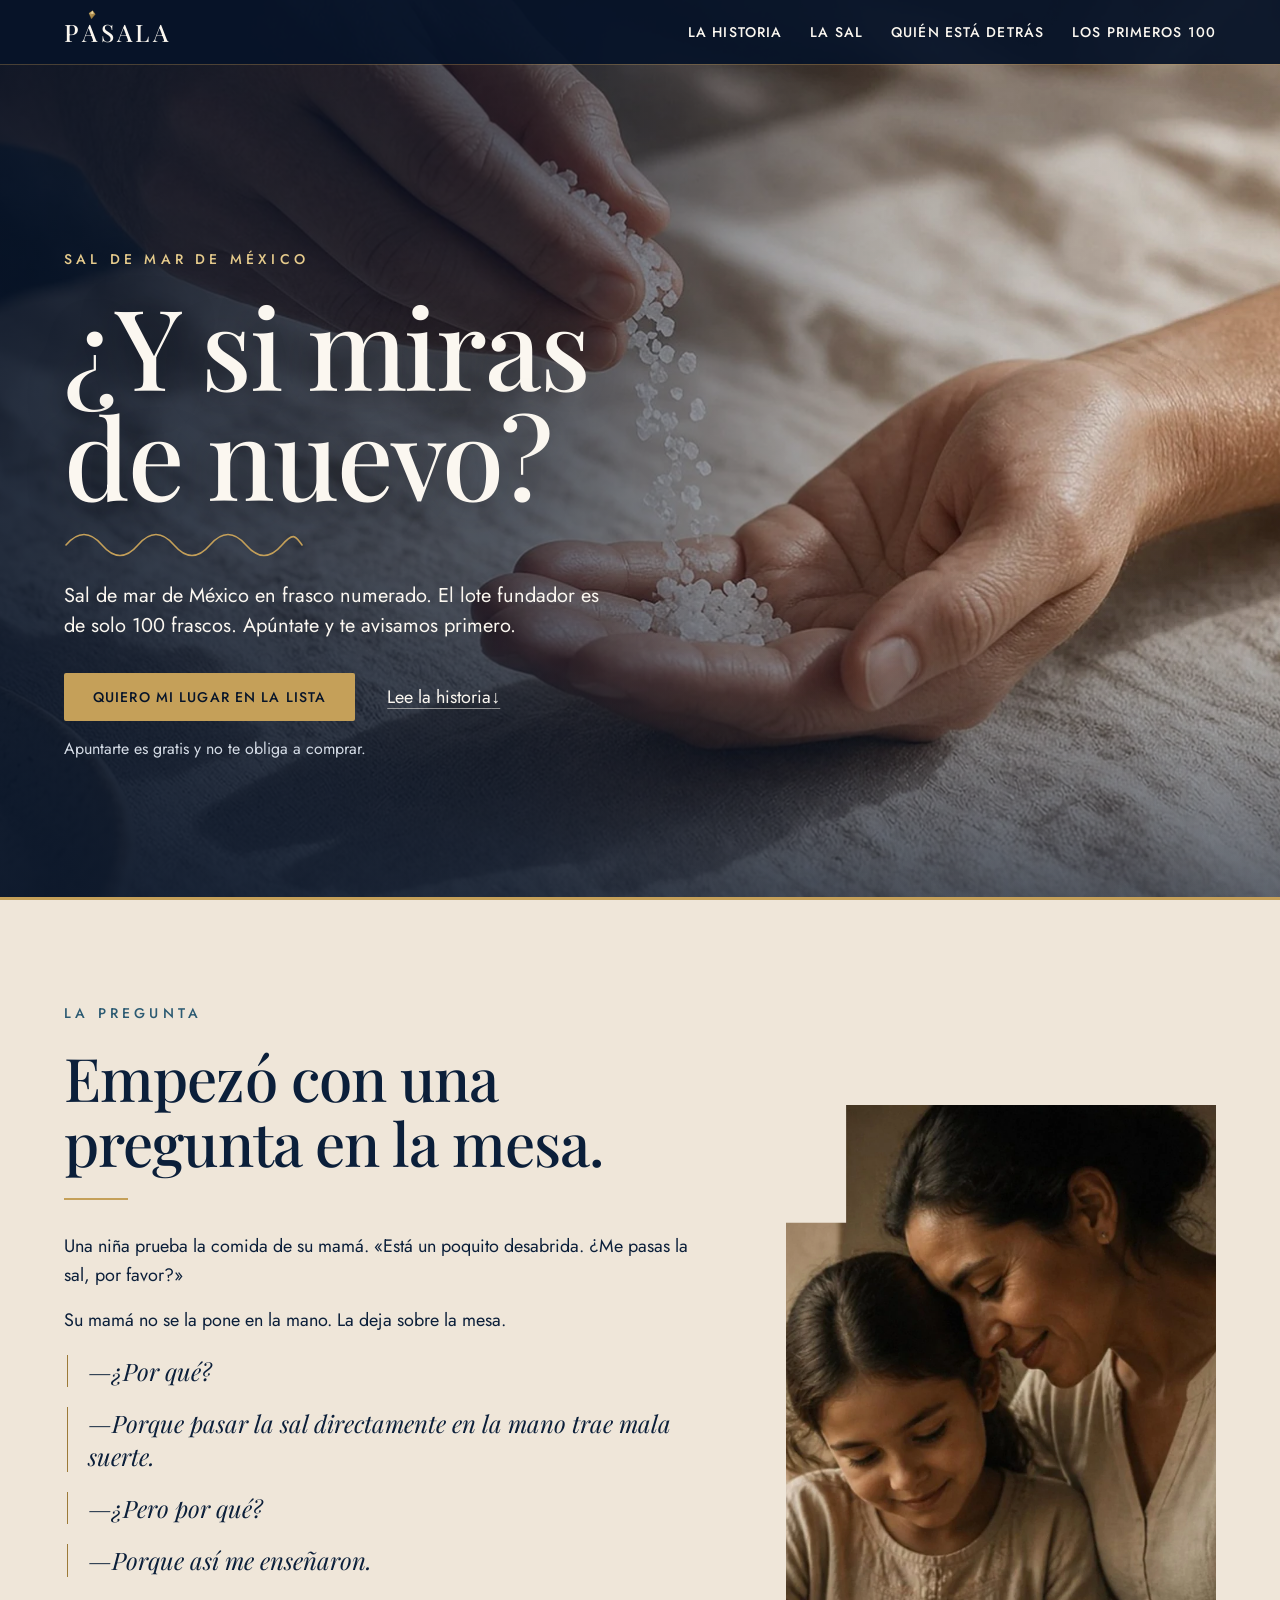
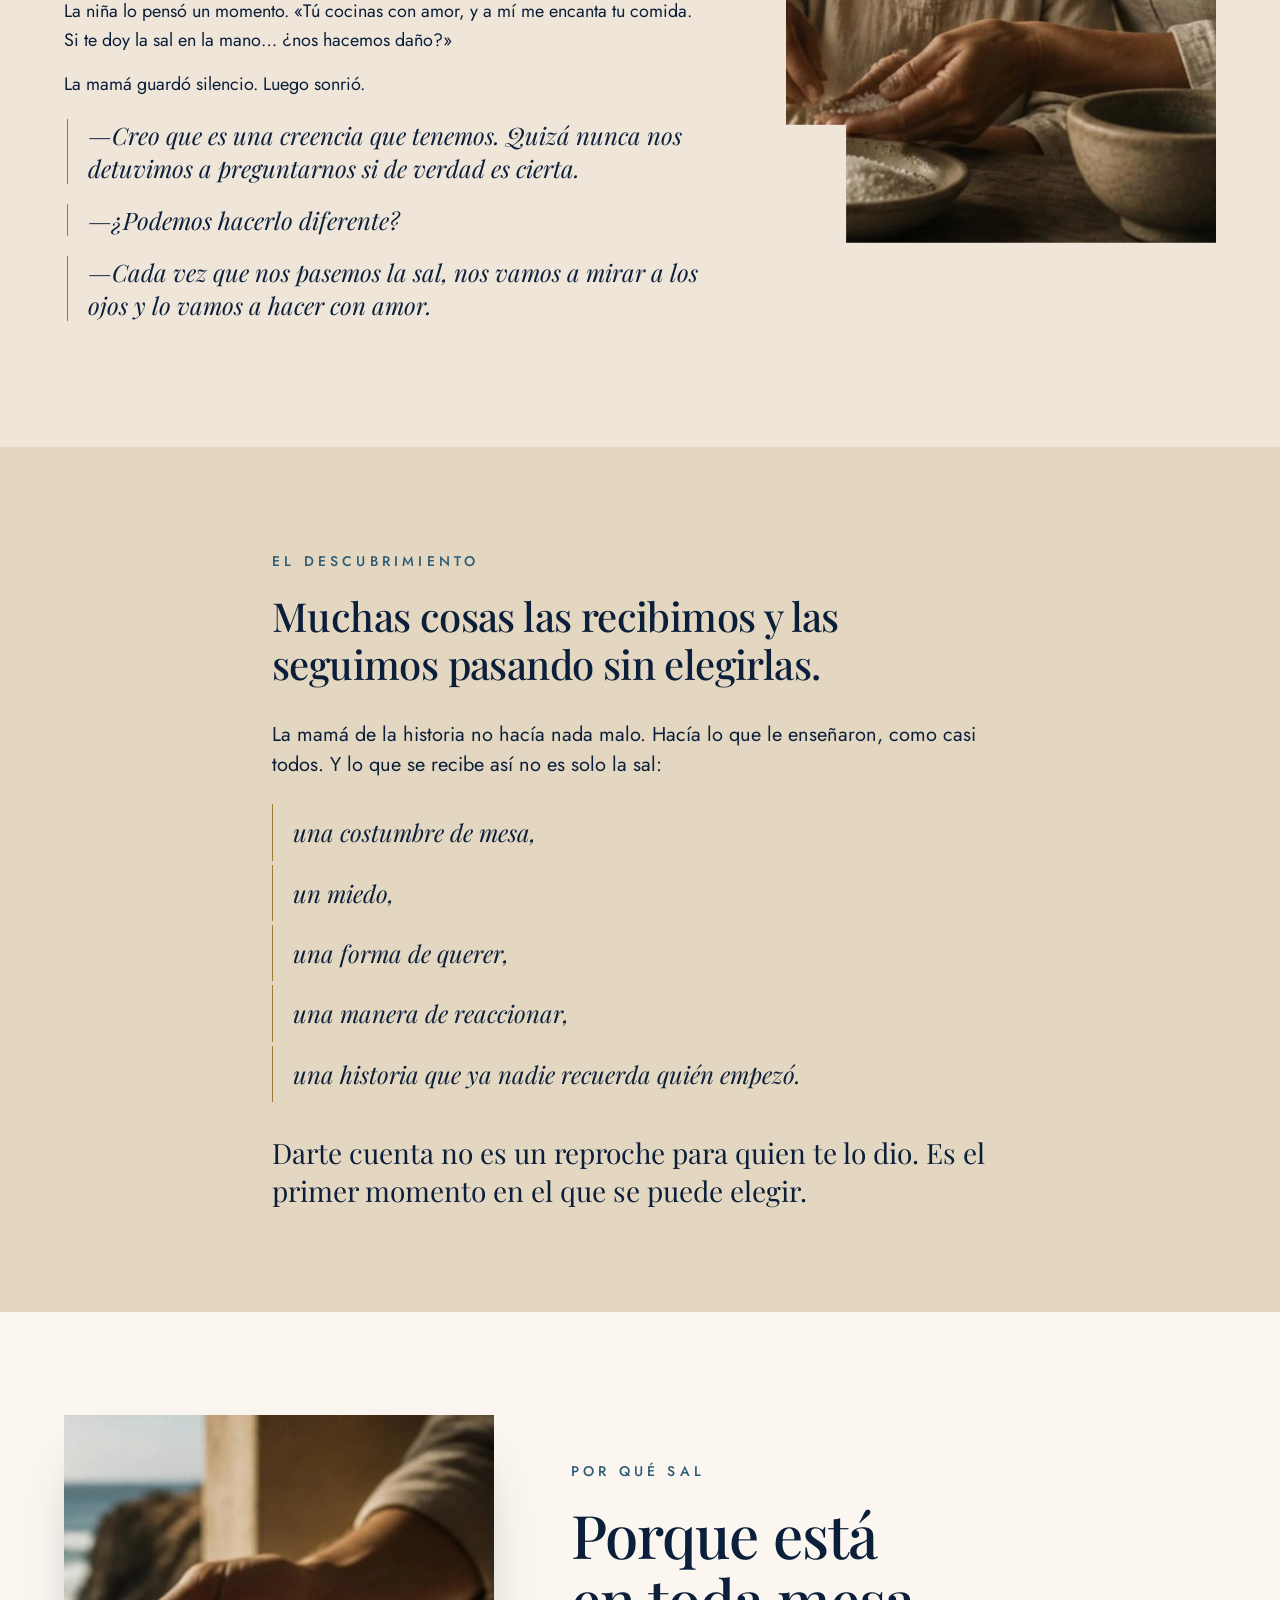
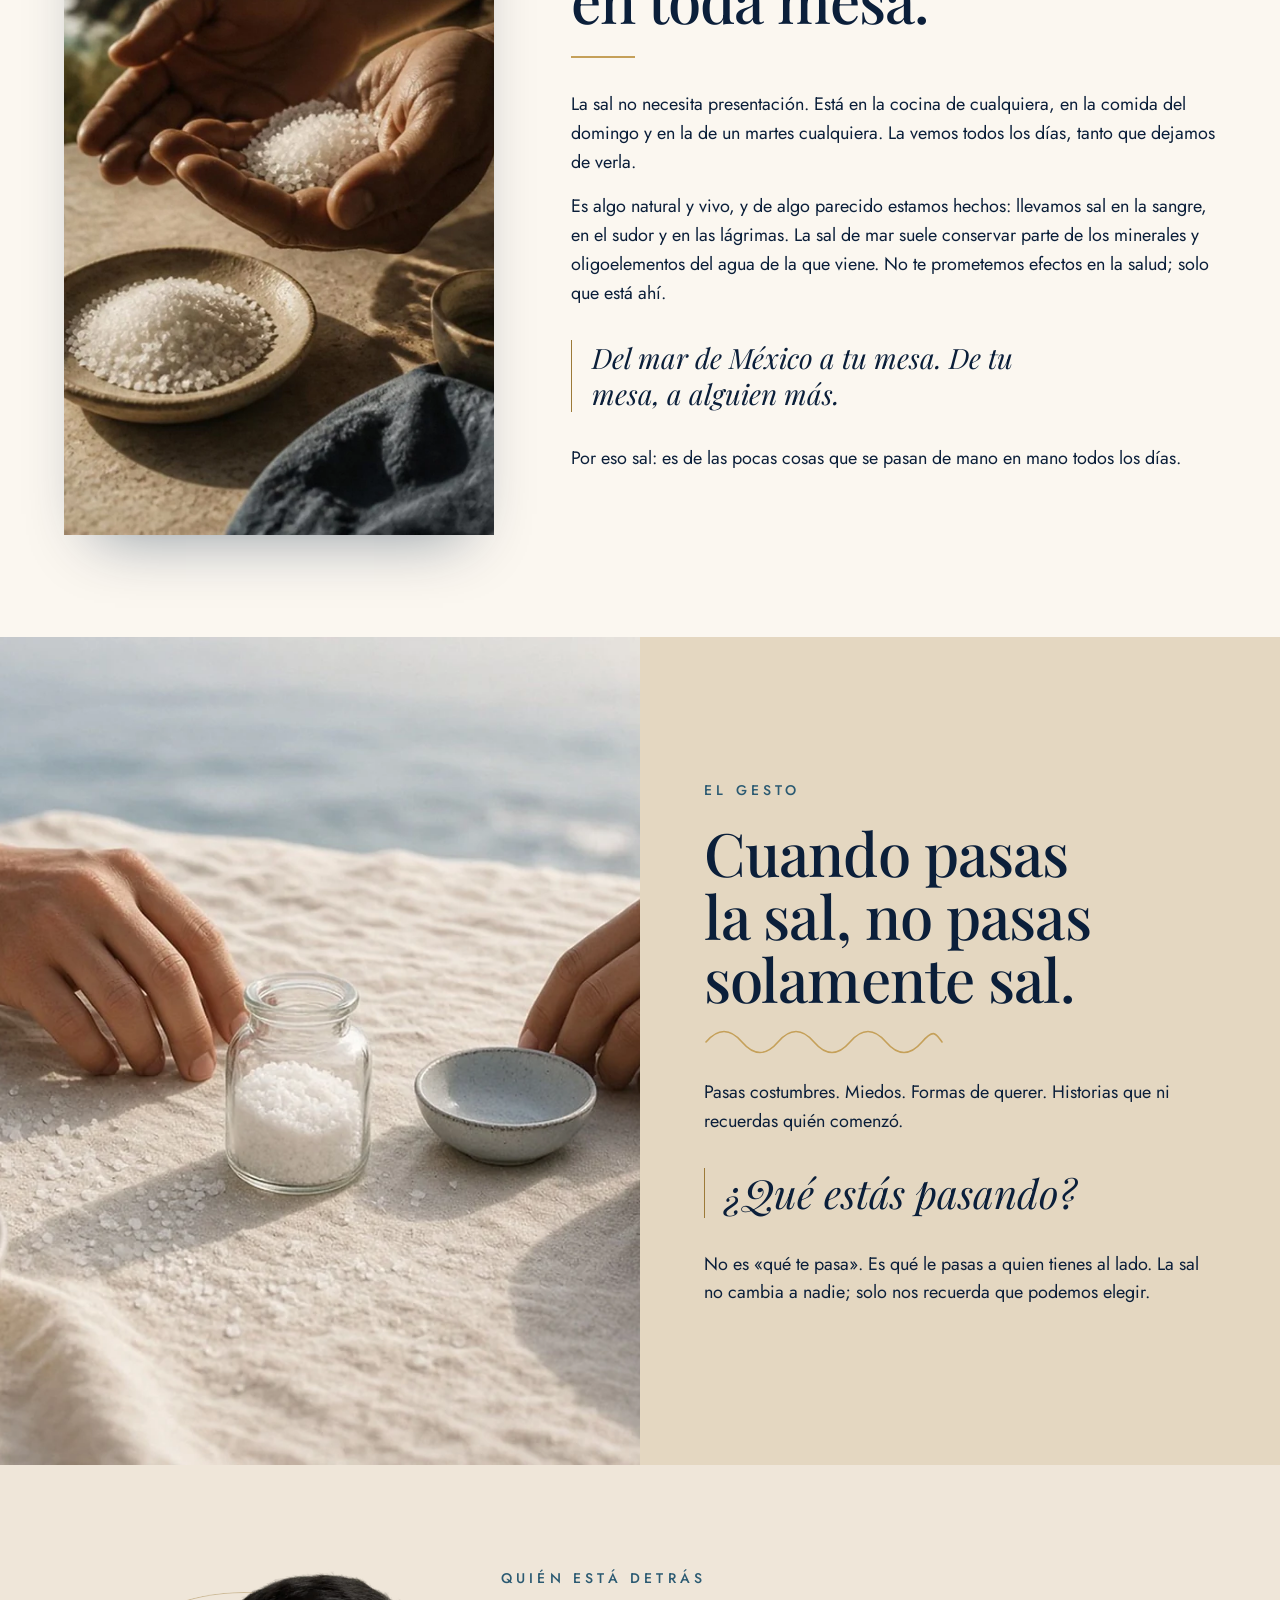
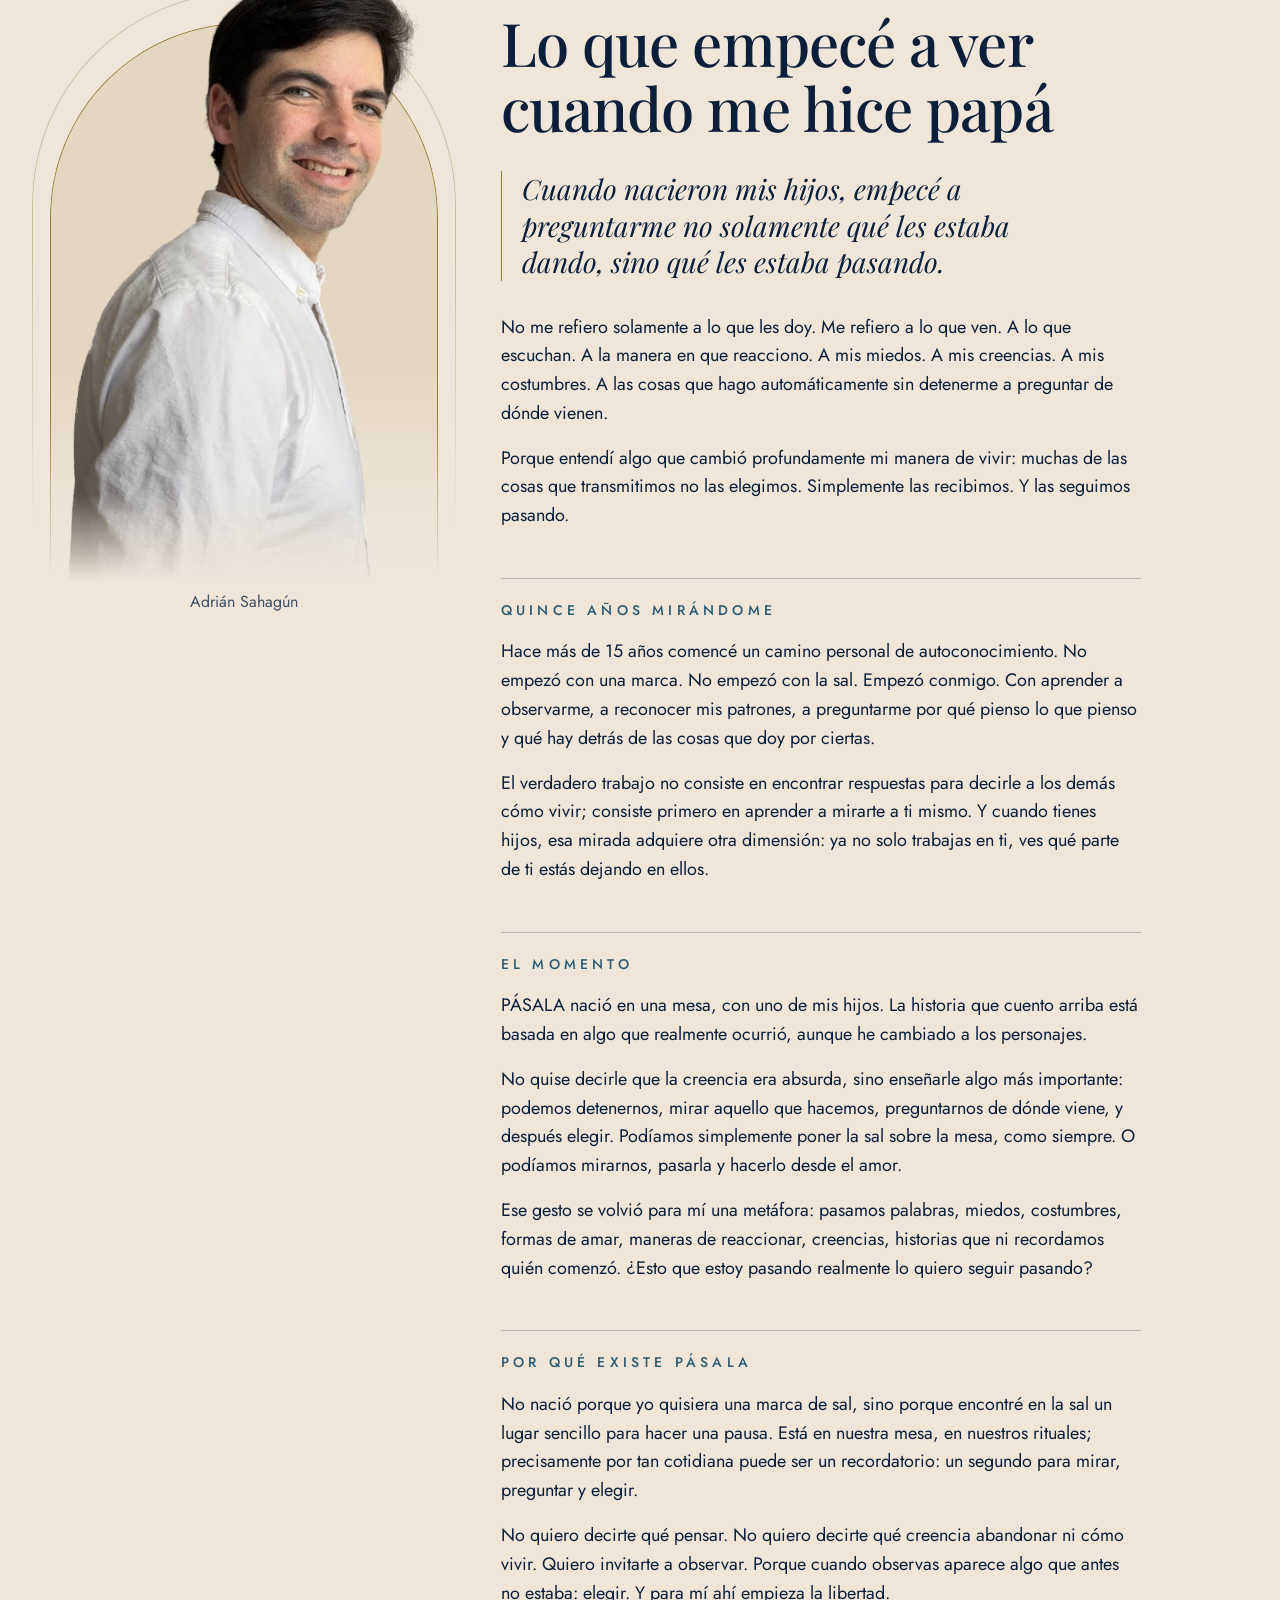
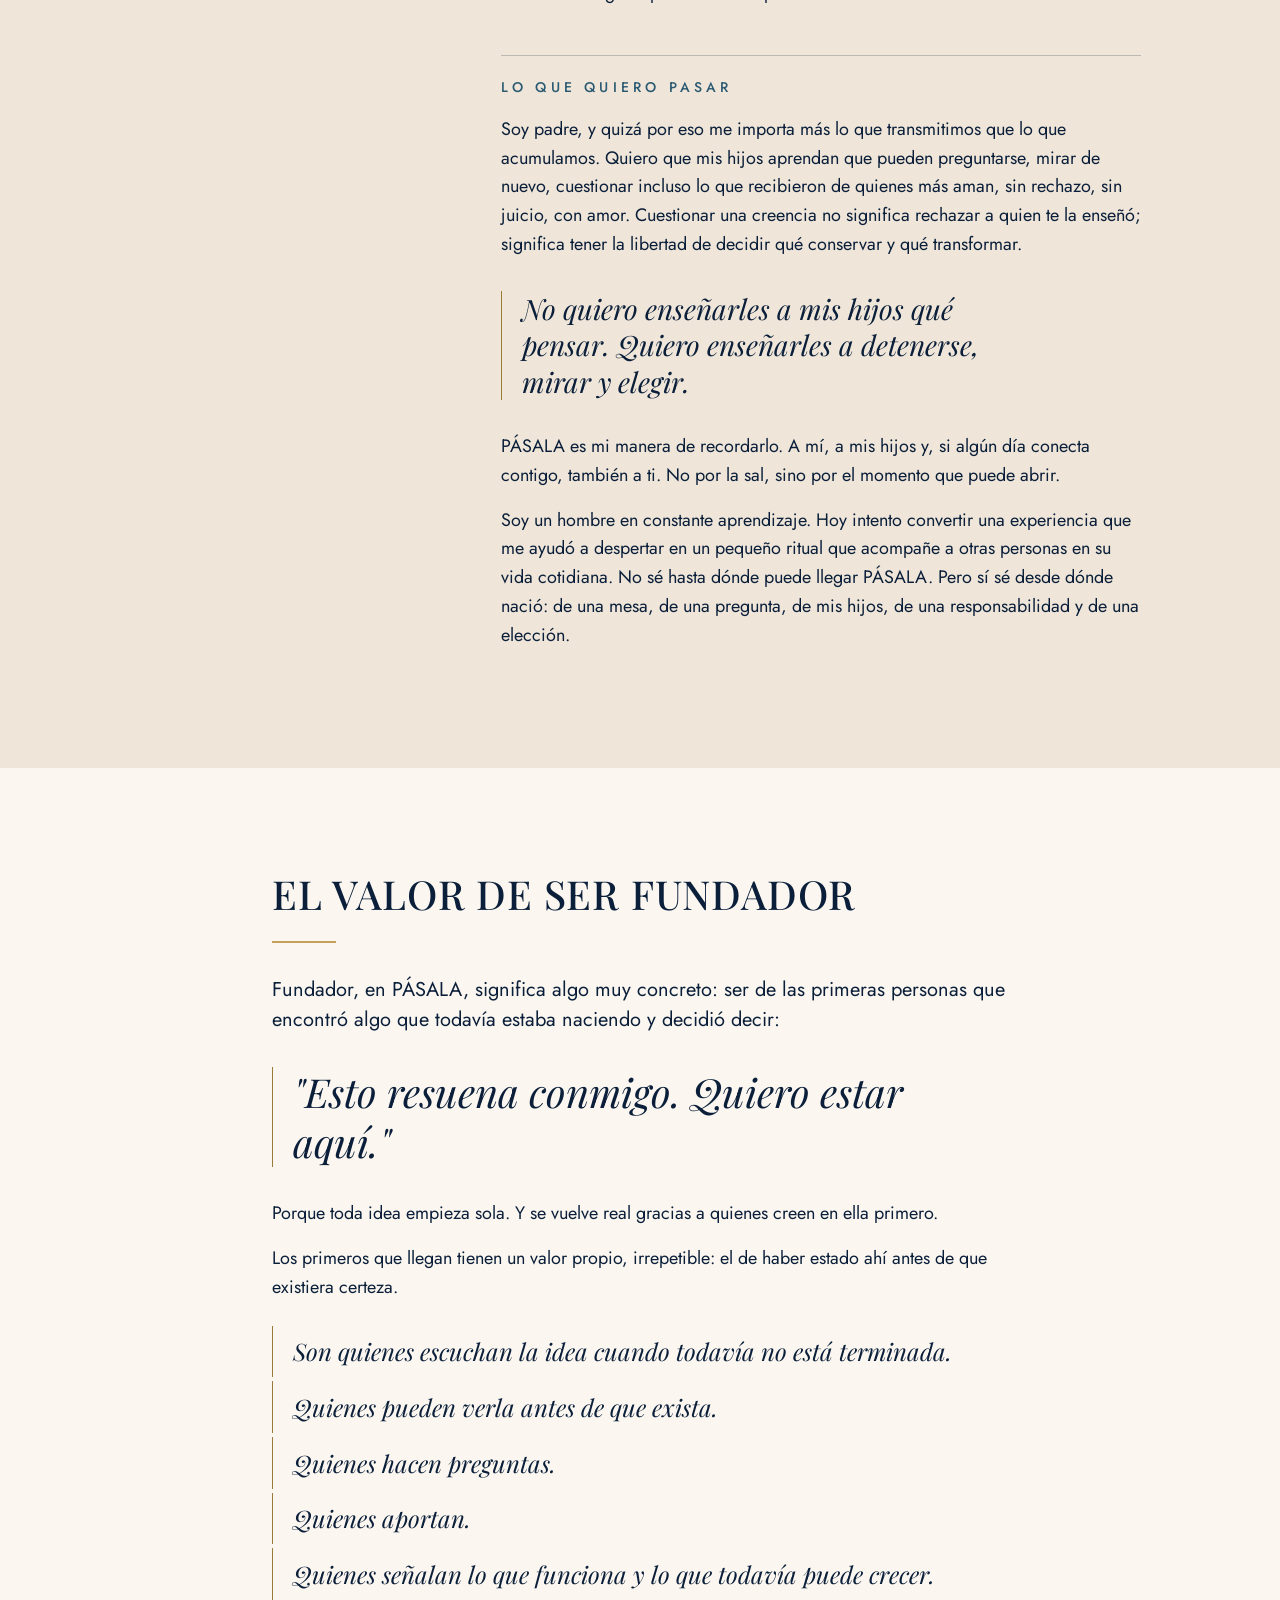
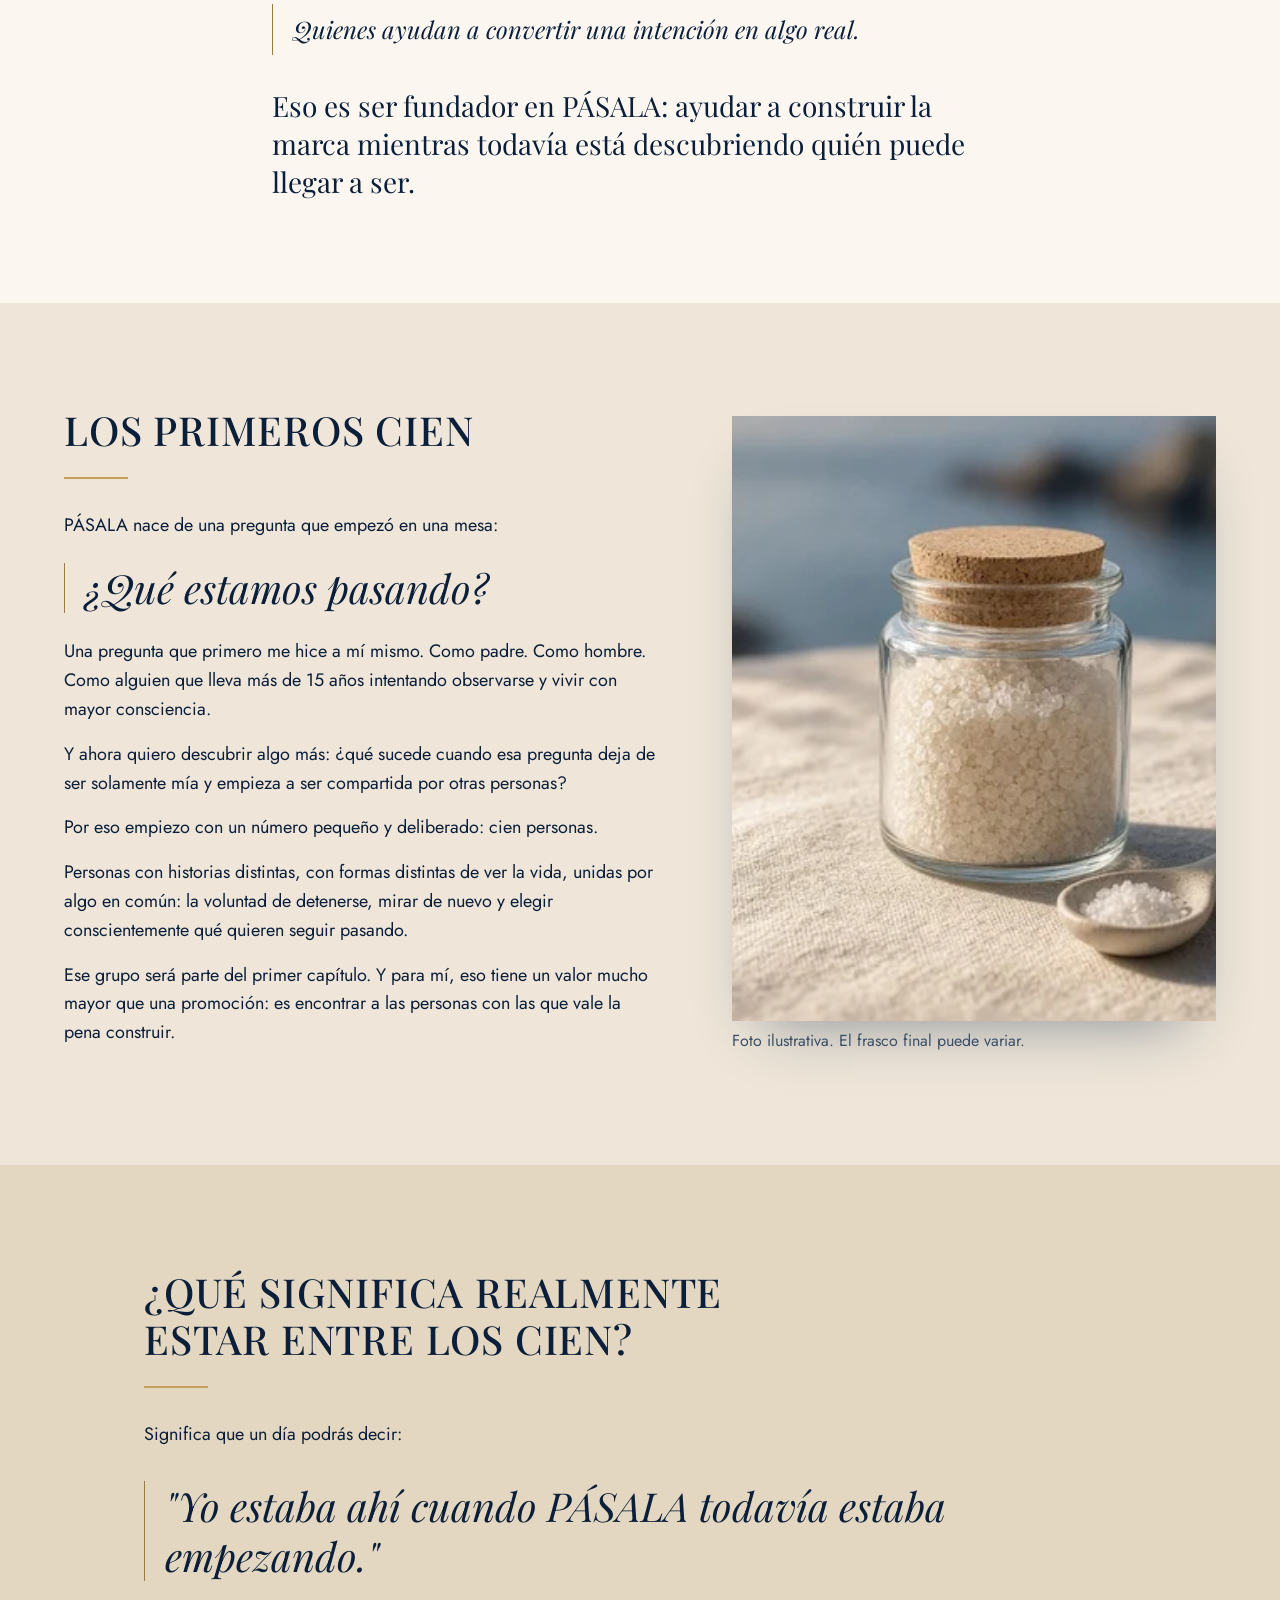
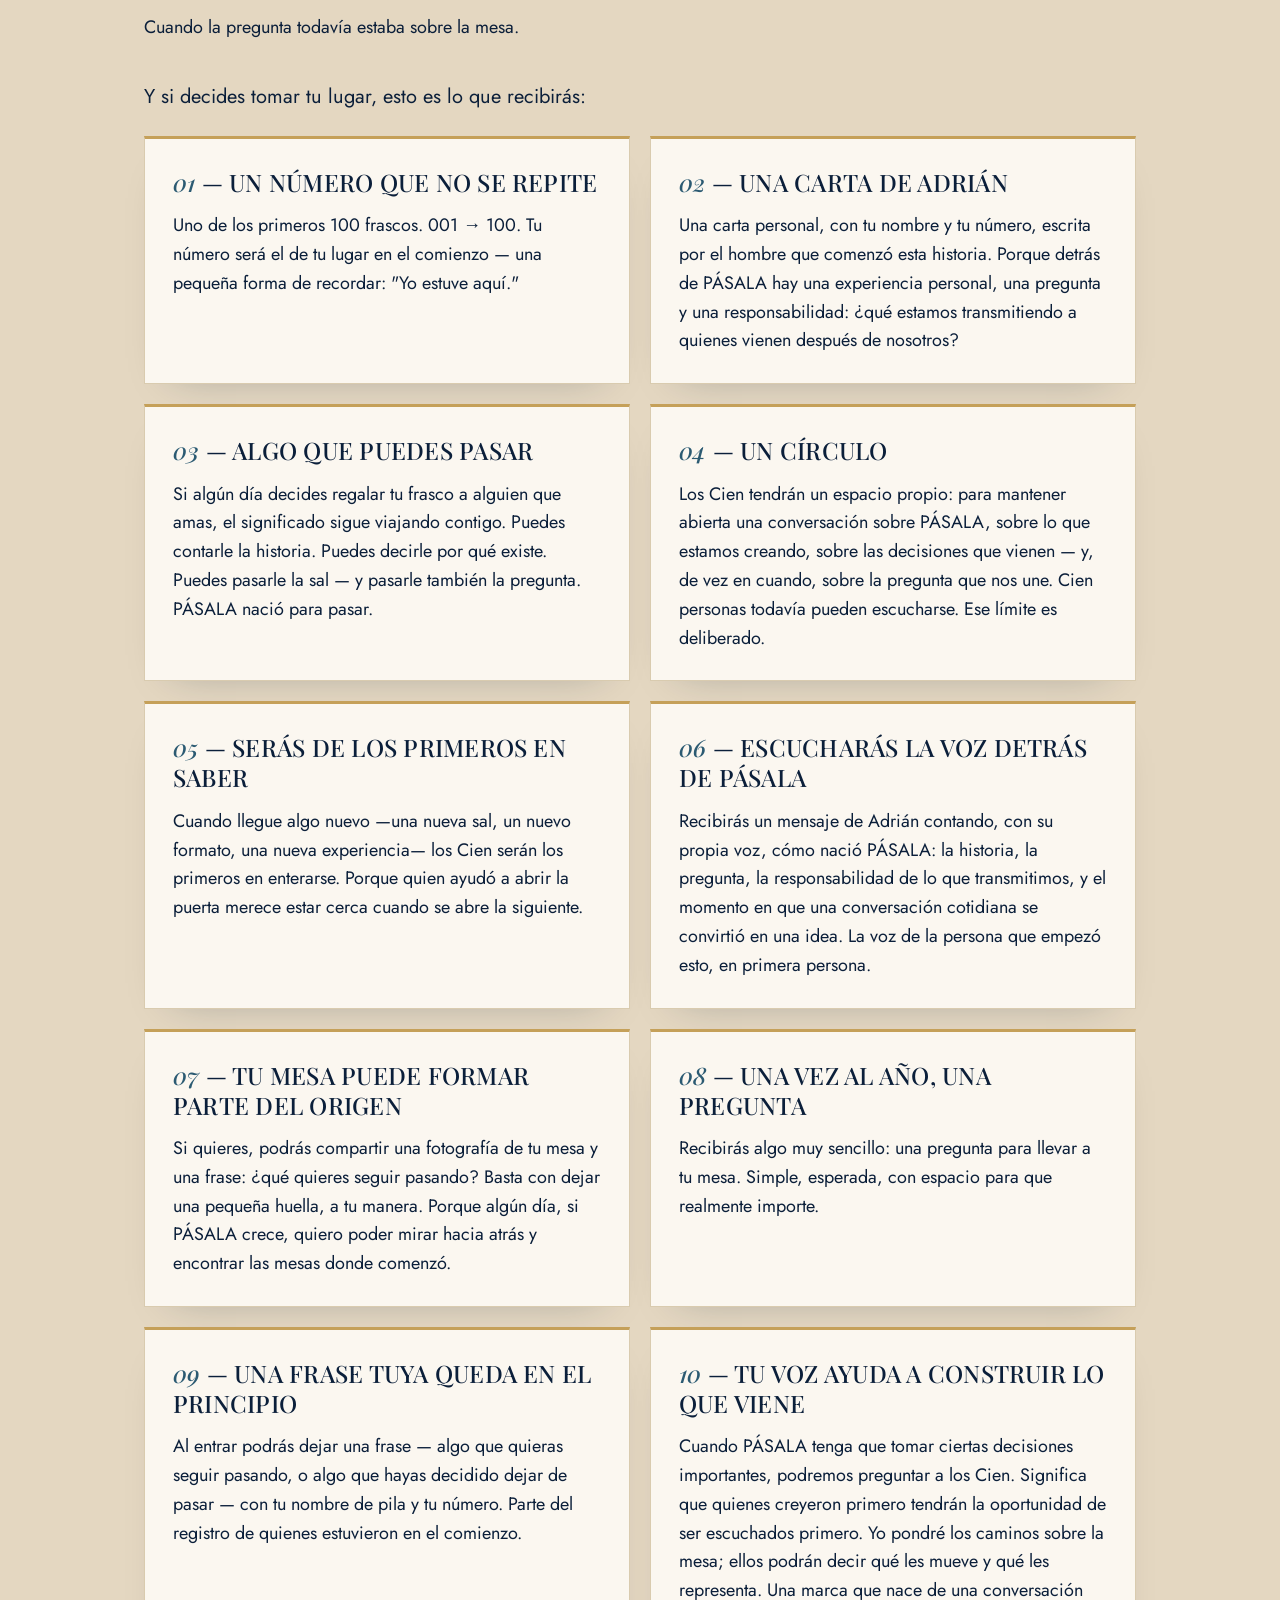
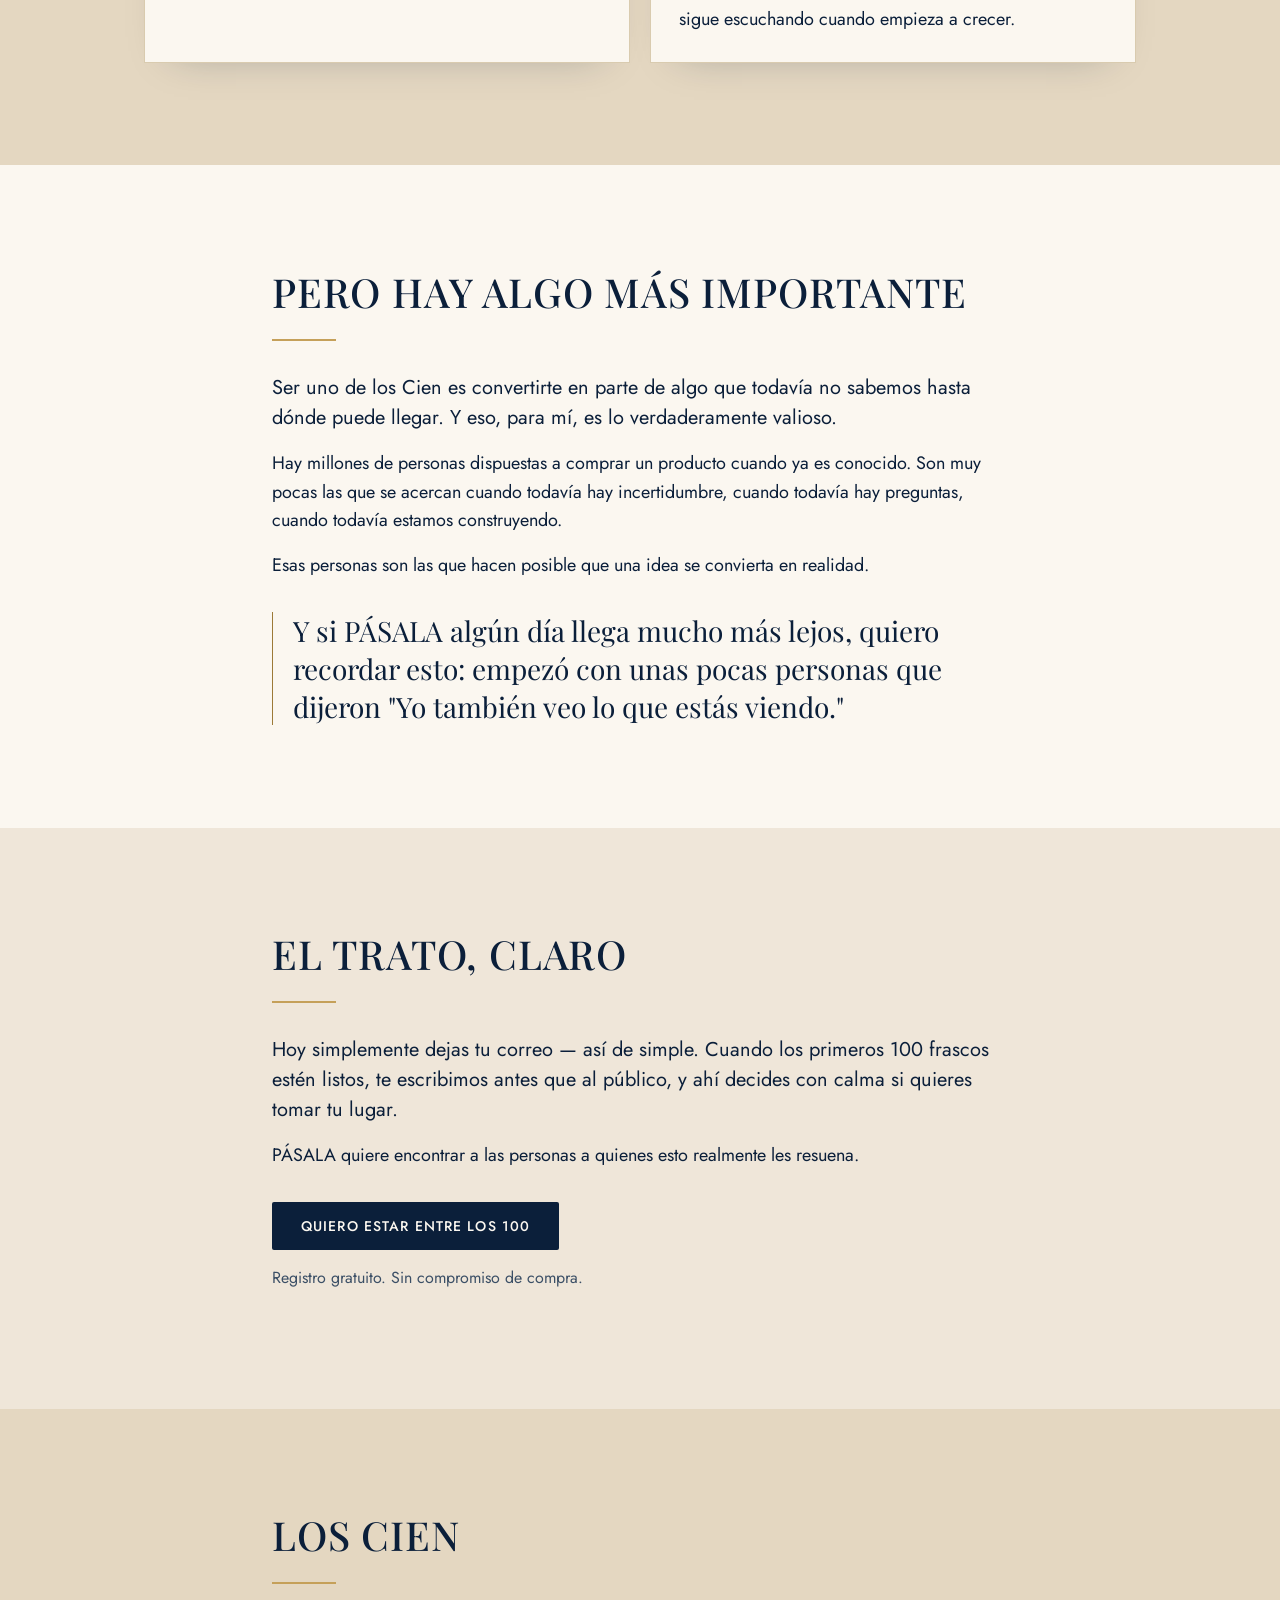
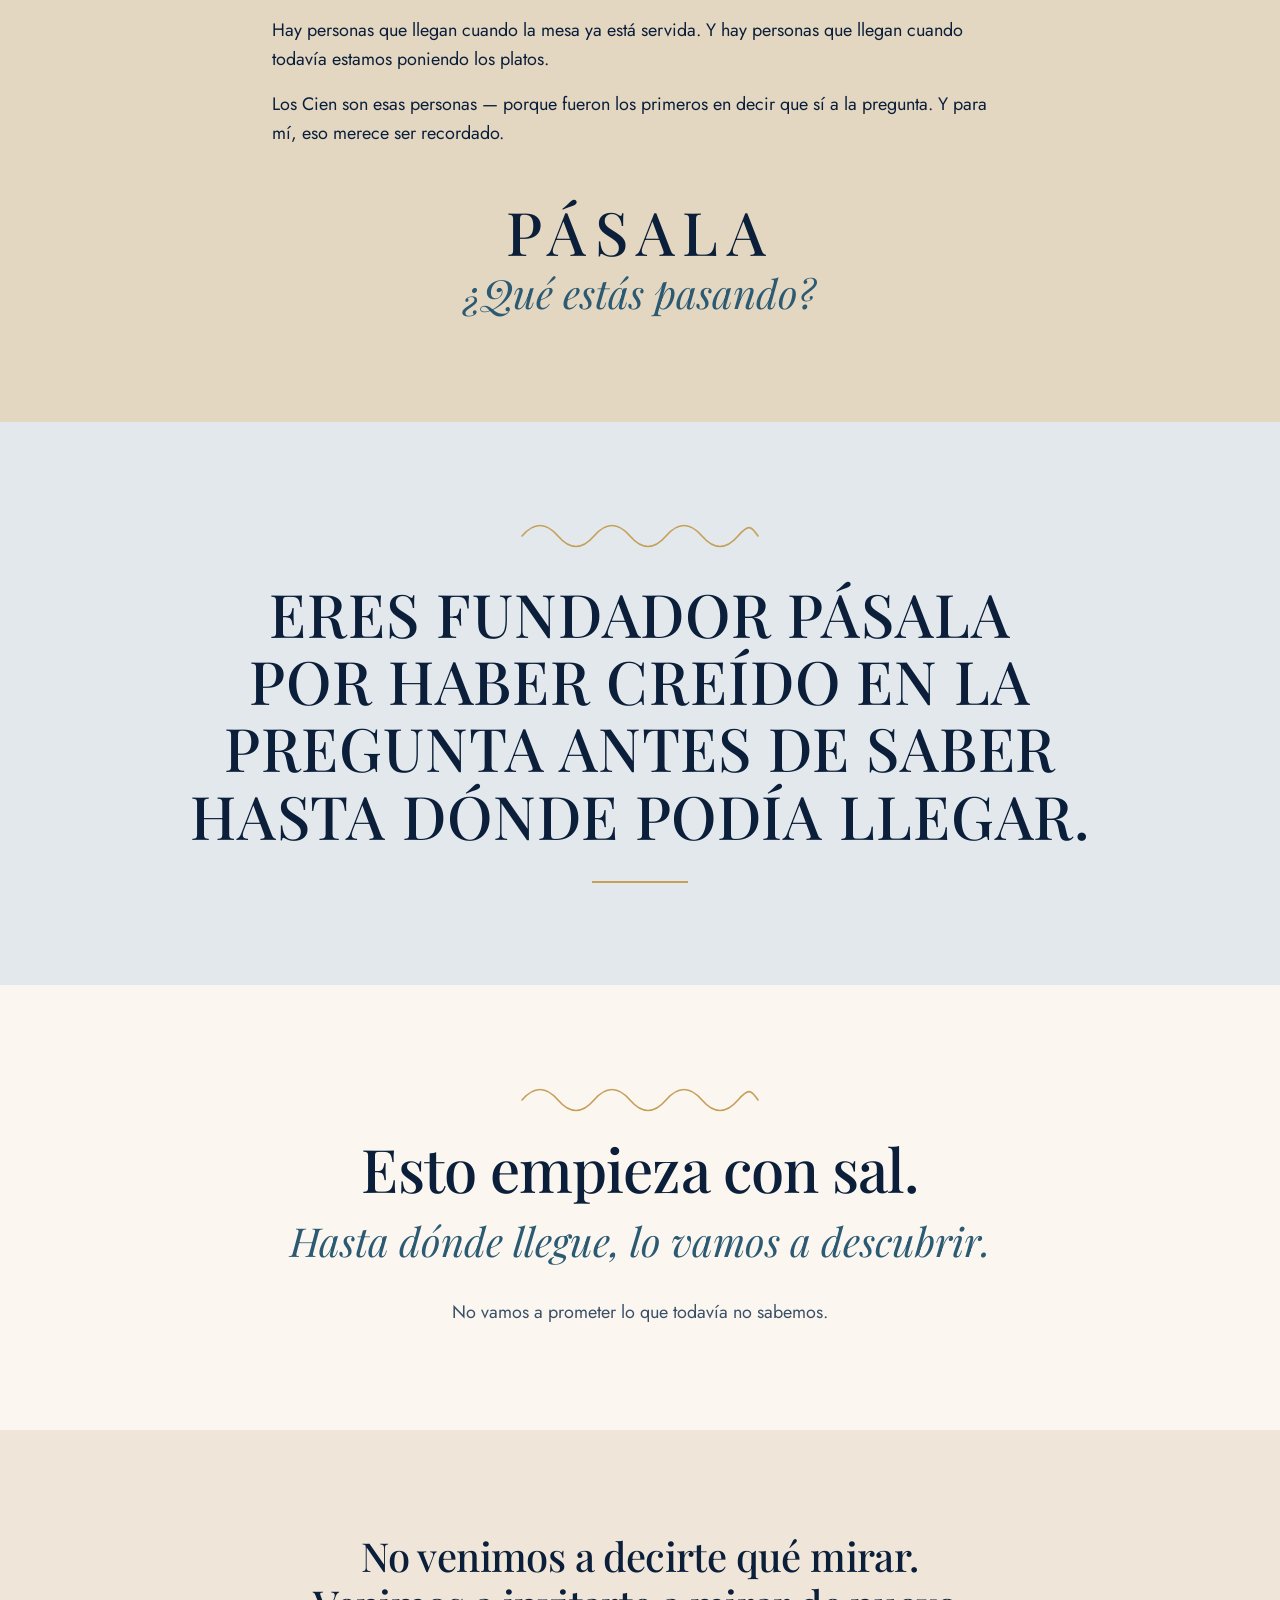
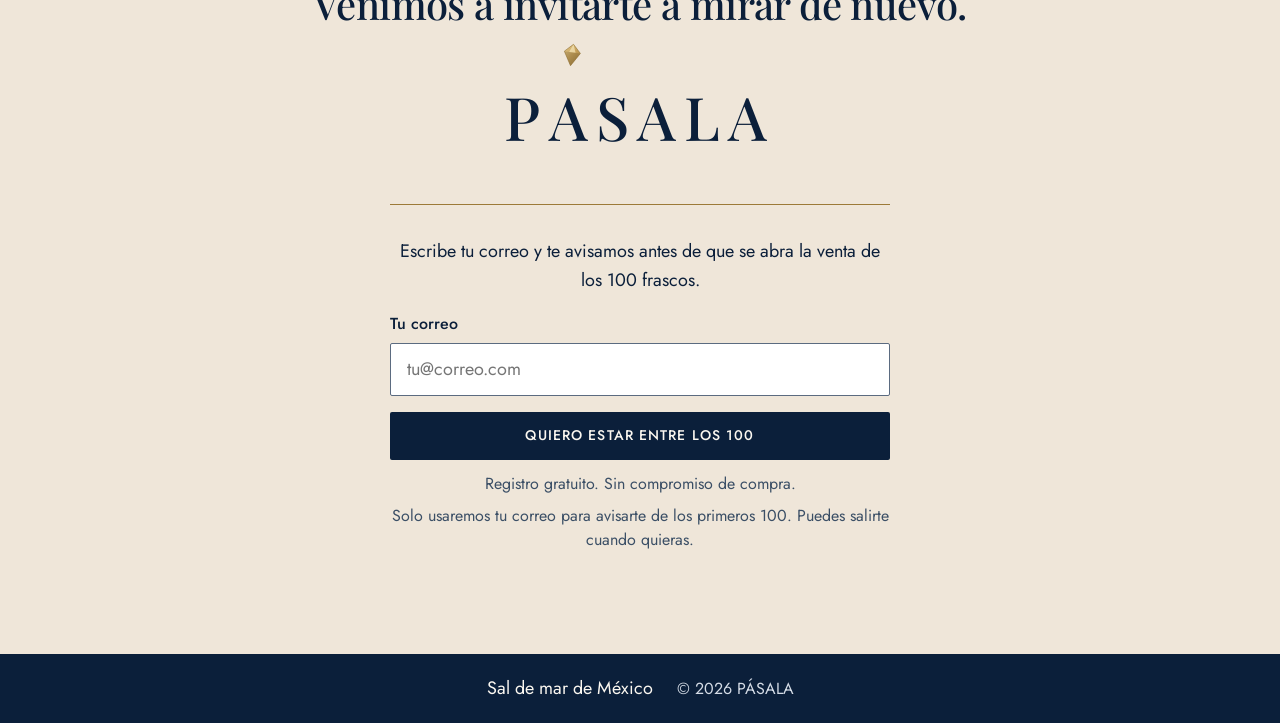
==== vista-previa-azul/index.html @ 7f6abed9 "Vista previa azul (comparación de hero, noindex) en /vista-previa-azul/" ====
<!DOCTYPE html>
<html lang="es-MX" class="no-js">
<head>
<meta charset="UTF-8" />
<meta name="viewport" content="width=device-width, initial-scale=1, viewport-fit=cover" />
<script>document.documentElement.className=document.documentElement.className.replace('no-js','js');</script>
<title>PÁSALA · ¿Y si miras de nuevo?</title>
<meta name="description" content="PÁSALA es una marca de sal de mar de México que usa un gesto cotidiano para invitarte a mirar de nuevo. Lista gratuita de los primeros 100: cien frascos numerados." />
<meta name="robots" content="noindex,nofollow">
<meta name="theme-color" content="#071429" />
<link rel="canonical" href="https://adriansahagunm.github.io/pasala-landing/" />

<meta property="og:type" content="website" />
<meta property="og:locale" content="es_MX" />
<meta property="og:site_name" content="PÁSALA" />
<meta property="og:url" content="https://adriansahagunm.github.io/pasala-landing/" />
<meta property="og:title" content="PÁSALA · ¿Y si miras de nuevo?" />
<meta property="og:description" content="Una marca de sal de mar de México que usa un gesto cotidiano para invitarte a mirar de nuevo. Cien frascos numerados. Lista gratuita." />
<meta property="og:image" content="https://adriansahagunm.github.io/pasala-landing/img/og.jpg" />
<meta property="og:image:width" content="1200" />
<meta property="og:image:height" content="630" />
<meta property="og:image:alt" content="Una mano deja caer granos de sal de mar sobre otra mano abierta, sobre lino claro" />
<meta name="twitter:card" content="summary_large_image" />
<meta name="twitter:title" content="PÁSALA · ¿Y si miras de nuevo?" />
<meta name="twitter:description" content="Una marca de sal de mar de México que usa un gesto cotidiano para invitarte a mirar de nuevo. Cien frascos numerados. Lista gratuita." />
<meta name="twitter:image" content="https://adriansahagunm.github.io/pasala-landing/img/og.jpg" />

<link rel="icon" href="favicon.svg" type="image/svg+xml" />
<link rel="icon" href="favicon-32.png" sizes="32x32" type="image/png" />
<link rel="apple-touch-icon" href="apple-touch-icon.png" />
<link rel="preload" href="fonts/playfair.woff2" as="font" type="font/woff2" crossorigin />
<link rel="preload" href="fonts/jost.woff2" as="font" type="font/woff2" crossorigin />
<link rel="stylesheet" href="styles.css" />
<script type="application/ld+json">
{"@context":"https://schema.org","@type":"Organization","name":"PÁSALA","url":"https://adriansahagunm.github.io/pasala-landing/","logo":"https://adriansahagunm.github.io/pasala-landing/apple-touch-icon.png","description":"Marca mexicana de sal de mar que usa un gesto cotidiano para invitarte a mirar de nuevo.","founder":{"@type":"Person","name":"Adrián Sahagún"}}
</script>
</head>
<body class="v-azul">

<a class="skip" href="#contenido">Ir al contenido</a>

<header class="nav" id="nav">
  <a class="brand" href="#inicio" aria-label="PÁSALA, inicio">
    <span class="brand__word" aria-hidden="true">P<span class="brand__a">A<svg class="brand__gem" viewBox="0 0 20 22" aria-hidden="true"><use href="#gem"/></svg></span>SALA</span>
  </a>
  <nav class="nav__links" id="navlinks" aria-label="Principal">
    <a href="#historia">La historia</a>
    <a href="#sal">La sal</a>
    <a href="#quien">Quién está detrás</a>
    <a href="#primeros">Los primeros 100</a>
  </nav>
  <button class="nav__toggle" id="navtoggle" type="button" aria-label="Abrir menú" aria-expanded="false" aria-controls="navlinks"><span></span><span></span></button>
</header>

<svg width="0" height="0" style="position:absolute" aria-hidden="true" focusable="false">
  <defs>
    <linearGradient id="goldg" x1="0" y1="0" x2="1" y2="1">
      <stop offset="0" stop-color="#E6CB8C"/><stop offset=".5" stop-color="#C5A059"/><stop offset="1" stop-color="#9C7A38"/>
    </linearGradient>
    <symbol id="wave" viewBox="0 0 240 24">
      <path d="M2 12 C 14 -2, 26 -2, 38 12 S 62 26, 74 12 S 98 -2, 110 12 S 134 26, 146 12 S 170 -2, 182 12 S 206 26, 218 12 S 232 4, 238 12" fill="none" stroke="currentColor" stroke-width="1.6" stroke-linecap="round"/>
    </symbol>
    <symbol id="gem" viewBox="0 0 20 22">
      <path d="M10 1l7.5 7.5L10 21 2.5 8.5z" fill="url(#goldg)"/>
      <path d="M10 1l3 7.5H7z" fill="#F3E3B5" opacity=".75"/>
      <path d="M2.5 8.5H17.5L10 21z" fill="#000" opacity=".12"/>
      <path d="M10 1l7.5 7.5L10 21 2.5 8.5z" fill="none" stroke="#8A6A2C" stroke-width=".5"/>
    </symbol>
  </defs>
</svg>

<main id="contenido">

<!-- 1 · HERO -->
<section class="hero hero--azul" id="inicio" aria-labelledby="h-hero">
  <picture class="hero__pic">
    <source type="image/webp" srcset="img/hero-hands-640.webp 640w, img/hero-hands-1080.webp 1080w, img/hero-hands-1600.webp 1600w, img/hero-hands-2560.webp 2560w" sizes="100vw" />
    <img src="img/hero-hands-1600.jpg" srcset="img/hero-hands-640.jpg 640w, img/hero-hands-1080.jpg 1080w, img/hero-hands-1600.jpg 1600w, img/hero-hands-2560.jpg 2560w" sizes="100vw" width="2560" height="1440" alt="Una mano deja caer granos de sal de mar gruesa sobre otra mano abierta, sobre lino claro" fetchpriority="high" decoding="async" />
  </picture>
  <div class="hero__veil"></div>
  <div class="hero__inner wrap">
    <p class="eyebrow">Sal de mar de México</p>
    <h1 id="h-hero">¿Y si miras<br />de nuevo?</h1>
    <svg class="wave wave--hero" aria-hidden="true"><use href="#wave"/></svg>
    <p class="lead hero__lead">Sal de mar de México en frasco numerado. El lote fundador es de solo 100 frascos. Apúntate y te avisamos primero.</p>
    <div class="hero__cta">
      <a class="btn btn--gold" href="#lista">Quiero mi lugar en la lista</a>
      <a class="link-soft" href="#historia">Lee la historia <span aria-hidden="true">↓</span></a>
    </div>
    <p class="note hero__note">Apuntarte es gratis y no te obliga a comprar.</p>
  </div>
</section>

<!-- 2 · LA PREGUNTA (la historia) -->
<section class="story paper sec" id="historia" aria-labelledby="h-historia">
  <div class="story__grid wrap">
    <div class="story__text">
      <p class="eyebrow reveal">La pregunta</p>
      <h2 id="h-historia" class="reveal">Empezó con una pregunta en la mesa.</h2>
      <span class="rule reveal" aria-hidden="true"></span>
      <div class="dialogue">
        <p class="reveal">Una niña prueba la comida de su mamá. «Está un poquito desabrida. ¿Me pasas la sal, por favor?»</p>
        <p class="reveal">Su mamá no se la pone en la mano. La deja sobre la mesa.</p>
        <p class="line reveal">—¿Por qué?</p>
        <p class="line reveal">—Porque pasar la sal directamente en la mano trae mala suerte.</p>
        <p class="line reveal">—¿Pero por qué?</p>
        <p class="line reveal">—Porque así me enseñaron.</p>
        <p class="reveal">La niña lo pensó un momento. «Tú cocinas con amor, y a mí me encanta tu comida. Si te doy la sal en la mano… ¿nos hacemos daño?»</p>
        <p class="reveal">La mamá guardó silencio. Luego sonrió.</p>
        <p class="line reveal">—Creo que es una creencia que tenemos. Quizá nunca nos detuvimos a preguntarnos si de verdad es cierta.</p>
        <p class="line reveal">—¿Podemos hacerlo diferente?</p>
        <p class="line reveal">—Cada vez que nos pasemos la sal, nos vamos a mirar a los ojos y lo vamos a hacer con amor.</p>
      </div>
    </div>
    <figure class="story__photo reveal">
      <picture>
        <source type="image/webp" srcset="img/historia-480.webp 480w, img/historia-800.webp 800w, img/historia-1027.webp 1027w" sizes="(min-width:900px) 40vw, 90vw" />
        <img src="img/historia-800.jpg" srcset="img/historia-480.jpg 480w, img/historia-800.jpg 800w, img/historia-1027.jpg 1027w" sizes="(min-width:900px) 40vw, 90vw" width="1027" height="1620" alt="Una mamá sonríe con la mejilla apoyada en la cabeza de su hija, que toca con los dedos granos de sal gruesa en un plato de cerámica sobre una mesa de madera" loading="lazy" decoding="async" />
      </picture>
    </figure>
  </div>
</section>

<!-- 3 · EL DESCUBRIMIENTO -->
<section class="found sec" id="descubrimiento" aria-labelledby="h-found">
  <div class="found__inner wrap">
    <p class="eyebrow reveal">El descubrimiento</p>
    <h2 id="h-found" class="reveal">Muchas cosas las recibimos y las seguimos pasando sin elegirlas.</h2>
    <p class="found__lead reveal">La mamá de la historia no hacía nada malo. Hacía lo que le enseñaron, como casi todos. Y lo que se recibe así no es solo la sal:</p>
    <ul class="found__list">
      <li class="reveal">una costumbre de mesa,</li>
      <li class="reveal">un miedo,</li>
      <li class="reveal">una forma de querer,</li>
      <li class="reveal">una manera de reaccionar,</li>
      <li class="reveal">una historia que ya nadie recuerda quién empezó.</li>
    </ul>
    <p class="found__close reveal">Darte cuenta no es un reproche para quien te lo dio. Es el primer momento en el que se puede elegir.</p>
  </div>
</section>

<!-- 4 · POR QUÉ SAL -->
<section class="salt sec" id="sal" aria-labelledby="h-sal">
  <div class="salt__grid wrap">
    <figure class="salt__photo reveal">
      <picture>
        <source type="image/webp" srcset="img/manos-480.webp 480w, img/manos-800.webp 800w, img/manos-1170.webp 1170w" sizes="(min-width:900px) 40vw, 90vw" />
        <img src="img/manos-800.jpg" srcset="img/manos-480.jpg 480w, img/manos-800.jpg 800w, img/manos-1170.jpg 1170w" sizes="(min-width:900px) 40vw, 90vw" width="1170" height="1620" alt="Unas manos sostienen un montón de sal de mar gruesa frente al mar; abajo, un cuenco de cerámica con más sal" loading="lazy" decoding="async" />
      </picture>
    </figure>
    <div class="salt__text">
      <p class="eyebrow reveal">Por qué sal</p>
      <h2 id="h-sal" class="reveal">Porque está en toda mesa.</h2>
      <span class="rule reveal" aria-hidden="true"></span>
      <p class="reveal">La sal no necesita presentación. Está en la cocina de cualquiera, en la comida del domingo y en la de un martes cualquiera. La vemos todos los días, tanto que dejamos de verla.</p>
      <p class="reveal">Es algo natural y vivo, y de algo parecido estamos hechos: llevamos sal en la sangre, en el sudor y en las lágrimas. La sal de mar suele conservar parte de los minerales y oligoelementos del agua de la que viene. No te prometemos efectos en la salud; solo que está ahí.</p>
      <p class="pull reveal">Del mar de México a tu mesa. De tu mesa, a alguien más.</p>
      <p class="reveal">Por eso sal: es de las pocas cosas que se pasan de mano en mano todos los días.</p>
    </div>
  </div>
</section>

<!-- 5 · EL GESTO -->
<section class="gesture" id="gesto" aria-labelledby="h-gesto">
  <picture class="gesture__pic">
    <source type="image/webp" srcset="img/mesa-640.webp 640w, img/mesa-1080.webp 1080w, img/mesa-1600.webp 1600w, img/mesa-2560.webp 2560w" sizes="100vw" />
    <img src="img/mesa-1080.jpg" srcset="img/mesa-640.jpg 640w, img/mesa-1080.jpg 1080w, img/mesa-1600.jpg 1600w, img/mesa-2560.jpg 2560w" sizes="100vw" width="2560" height="1440" alt="Dos personas acercan las manos a un frasco de vidrio con sal gruesa sobre una mesa con mantel de lino, frente al mar" loading="lazy" decoding="async" />
  </picture>
  <div class="gesture__veil"></div>
  <div class="gesture__text wrap sec">
    <p class="eyebrow reveal">El gesto</p>
    <h2 id="h-gesto" class="reveal">Cuando pasas la sal, no pasas solamente sal.</h2>
    <svg class="wave reveal" aria-hidden="true"><use href="#wave"/></svg>
    <p class="reveal">Pasas costumbres. Miedos. Formas de querer. Historias que ni recuerdas quién comenzó.</p>
    <p class="gesture__q reveal">¿Qué estás pasando?</p>
    <p class="reveal">No es «qué te pasa». Es qué le pasas a quien tienes al lado. La sal no cambia a nadie; solo nos recuerda que podemos elegir.</p>
  </div>
</section>

<!-- 6 · QUIÉN ESTÁ DETRÁS -->
<section class="who paper sec" id="quien" aria-labelledby="h-quien">
  <div class="who__grid wrap">
    <figure class="who__photo reveal">
      <div class="who__portrait">
        <picture>
          <source type="image/webp" srcset="img/adrian2-463.webp 463w, img/adrian2-927.webp 927w" sizes="(min-width:900px) 360px, 300px" />
          <img src="img/adrian2-463.png" srcset="img/adrian2-463.png 463w, img/adrian2-927.png 927w" sizes="(min-width:900px) 360px, 300px" width="927" height="1579" alt="Retrato de Adrián Sahagún, fundador de PÁSALA: de medio cuerpo, con camisa blanca, sonriendo a la cámara" loading="lazy" decoding="async" />
        </picture>
      </div>
      <figcaption class="note">Adrián Sahagún</figcaption>
    </figure>
    <div class="who__text">
      <p class="eyebrow reveal">Quién está detrás</p>
      <h2 id="h-quien" class="reveal">Lo que empecé a ver cuando me hice papá</h2>
      <p class="pull reveal">Cuando nacieron mis hijos, empecé a preguntarme no solamente qué les estaba dando, sino qué les estaba pasando.</p>
      <p class="reveal">No me refiero solamente a lo que les doy. Me refiero a lo que ven. A lo que escuchan. A la manera en que reacciono. A mis miedos. A mis creencias. A mis costumbres. A las cosas que hago automáticamente sin detenerme a preguntar de dónde vienen.</p>
      <p class="reveal">Porque entendí algo que cambió profundamente mi manera de vivir: muchas de las cosas que transmitimos no las elegimos. Simplemente las recibimos. Y las seguimos pasando.</p>

      <h3 class="reveal">Quince años mirándome</h3>
      <p class="reveal">Hace más de 15 años comencé un camino personal de autoconocimiento. No empezó con una marca. No empezó con la sal. Empezó conmigo. Con aprender a observarme, a reconocer mis patrones, a preguntarme por qué pienso lo que pienso y qué hay detrás de las cosas que doy por ciertas.</p>
      <p class="reveal">El verdadero trabajo no consiste en encontrar respuestas para decirle a los demás cómo vivir; consiste primero en aprender a mirarte a ti mismo. Y cuando tienes hijos, esa mirada adquiere otra dimensión: ya no solo trabajas en ti, ves qué parte de ti estás dejando en ellos.</p>

      <h3 class="reveal">El momento</h3>
      <p class="reveal">PÁSALA nació en una mesa, con uno de mis hijos. La historia que cuento arriba está basada en algo que realmente ocurrió, aunque he cambiado a los personajes.</p>
      <p class="reveal">No quise decirle que la creencia era absurda, sino enseñarle algo más importante: podemos detenernos, mirar aquello que hacemos, preguntarnos de dónde viene, y después elegir. Podíamos simplemente poner la sal sobre la mesa, como siempre. O podíamos mirarnos, pasarla y hacerlo desde el amor.</p>
      <p class="reveal">Ese gesto se volvió para mí una metáfora: pasamos palabras, miedos, costumbres, formas de amar, maneras de reaccionar, creencias, historias que ni recordamos quién comenzó. ¿Esto que estoy pasando realmente lo quiero seguir pasando?</p>

      <h3 class="reveal">Por qué existe PÁSALA</h3>
      <p class="reveal">No nació porque yo quisiera una marca de sal, sino porque encontré en la sal un lugar sencillo para hacer una pausa. Está en nuestra mesa, en nuestros rituales; precisamente por tan cotidiana puede ser un recordatorio: un segundo para mirar, preguntar y elegir.</p>
      <p class="reveal">No quiero decirte qué pensar. No quiero decirte qué creencia abandonar ni cómo vivir. Quiero invitarte a observar. Porque cuando observas aparece algo que antes no estaba: elegir. Y para mí ahí empieza la libertad.</p>

      <h3 class="reveal">Lo que quiero pasar</h3>
      <p class="reveal">Soy padre, y quizá por eso me importa más lo que transmitimos que lo que acumulamos. Quiero que mis hijos aprendan que pueden preguntarse, mirar de nuevo, cuestionar incluso lo que recibieron de quienes más aman, sin rechazo, sin juicio, con amor. Cuestionar una creencia no significa rechazar a quien te la enseñó; significa tener la libertad de decidir qué conservar y qué transformar.</p>
      <p class="pull reveal">No quiero enseñarles a mis hijos qué pensar. Quiero enseñarles a detenerse, mirar y elegir.</p>
      <p class="reveal">PÁSALA es mi manera de recordarlo. A mí, a mis hijos y, si algún día conecta contigo, también a ti. No por la sal, sino por el momento que puede abrir.</p>
      <p class="reveal">Soy un hombre en constante aprendizaje. Hoy intento convertir una experiencia que me ayudó a despertar en un pequeño ritual que acompañe a otras personas en su vida cotidiana. No sé hasta dónde puede llegar PÁSALA. Pero sí sé desde dónde nació: de una mesa, de una pregunta, de mis hijos, de una responsabilidad y de una elección.</p>
    </div>
  </div>
</section>

<!-- 7a · EL VALOR DE SER FUNDADOR -->
<section class="fv sec" id="primeros" aria-labelledby="h-valor">
  <div class="fv__inner wrap">
    <h2 id="h-valor" class="reveal fh">EL VALOR DE SER FUNDADOR</h2>
    <p class="reveal fv__lead">Fundador, en PÁSALA, significa algo muy concreto: ser de las primeras personas que encontró algo que todavía estaba naciendo y decidió decir:</p>
    <p class="reveal fv__quote">"Esto resuena conmigo. Quiero estar aquí."</p>
    <p class="reveal">Porque toda idea empieza sola. Y se vuelve real gracias a quienes creen en ella primero.</p>
    <p class="reveal">Los primeros que llegan tienen un valor propio, irrepetible: el de haber estado ahí antes de que existiera certeza.</p>
    <ul class="fv__list">
      <li class="reveal">Son quienes escuchan la idea cuando todavía no está terminada.</li>
      <li class="reveal">Quienes pueden verla antes de que exista.</li>
      <li class="reveal">Quienes hacen preguntas.</li>
      <li class="reveal">Quienes aportan.</li>
      <li class="reveal">Quienes señalan lo que funciona y lo que todavía puede crecer.</li>
      <li class="reveal">Quienes ayudan a convertir una intención en algo real.</li>
    </ul>
    <p class="reveal fv__close">Eso es ser fundador en PÁSALA: ayudar a construir la marca mientras todavía está descubriendo quién puede llegar a ser.</p>
  </div>
</section>

<!-- 7b · LOS PRIMEROS CIEN -->
<section class="fc sec" id="cien" aria-labelledby="h-cien">
  <div class="fc__grid wrap">
    <div class="fc__text">
      <h2 id="h-cien" class="reveal fh">LOS PRIMEROS CIEN</h2>
      <p class="reveal">PÁSALA nace de una pregunta que empezó en una mesa:</p>
      <p class="reveal fc__ask">¿Qué estamos pasando?</p>
      <p class="reveal">Una pregunta que primero me hice a mí mismo. Como padre. Como hombre. Como alguien que lleva más de 15 años intentando observarse y vivir con mayor consciencia.</p>
      <p class="reveal">Y ahora quiero descubrir algo más: ¿qué sucede cuando esa pregunta deja de ser solamente mía y empieza a ser compartida por otras personas?</p>
      <p class="reveal">Por eso empiezo con un número pequeño y deliberado: cien personas.</p>
      <p class="reveal">Personas con historias distintas, con formas distintas de ver la vida, unidas por algo en común: la voluntad de detenerse, mirar de nuevo y elegir conscientemente qué quieren seguir pasando.</p>
      <p class="reveal">Ese grupo será parte del primer capítulo. Y para mí, eso tiene un valor mucho mayor que una promoción: es encontrar a las personas con las que vale la pena construir.</p>
    </div>
    <figure class="fc__photo reveal">
      <picture>
        <source type="image/webp" srcset="img/jar-640.webp 640w, img/jar-1080.webp 1080w, img/jar-1600.webp 1600w" sizes="(min-width:900px) 40vw, 90vw" />
        <img src="img/jar-1080.jpg" srcset="img/jar-640.jpg 640w, img/jar-1080.jpg 1080w, img/jar-1600.jpg 1600w" sizes="(min-width:900px) 40vw, 90vw" width="2560" height="1440" alt="Frasco de vidrio con sal de mar gruesa y tapa de corcho, sobre un mantel de lino, junto a una cucharita" loading="lazy" decoding="async" />
      </picture>
      <figcaption class="note">Foto ilustrativa. El frasco final puede variar.</figcaption>
    </figure>
  </div>
</section>

<!-- 7c · ¿QUÉ SIGNIFICA REALMENTE ESTAR ENTRE LOS CIEN? -->
<section class="fb sec" id="cien-significa" aria-labelledby="h-sig">
  <div class="fb__inner wrap">
    <h2 id="h-sig" class="reveal fh">¿QUÉ SIGNIFICA REALMENTE ESTAR ENTRE LOS CIEN?</h2>
    <div class="fb__intro">
      <p class="reveal">Significa que un día podrás decir:</p>
      <p class="reveal fv__quote">"Yo estaba ahí cuando PÁSALA todavía estaba empezando."</p>
      <p class="reveal">Cuando la pregunta todavía estaba sobre la mesa.</p>
    </div>
    <p class="reveal fb__lead">Y si decides tomar tu lugar, esto es lo que recibirás:</p>
    <ol class="bens">
      <li class="ben reveal">
        <h3 class="ben__t"><span class="ben__n">01</span> — UN NÚMERO QUE NO SE REPITE</h3>
        <p class="ben__d">Uno de los primeros 100 frascos. 001 → 100. Tu número será el de tu lugar en el comienzo — una pequeña forma de recordar: "Yo estuve aquí."</p>
      </li>
      <li class="ben reveal">
        <h3 class="ben__t"><span class="ben__n">02</span> — UNA CARTA DE ADRIÁN</h3>
        <p class="ben__d">Una carta personal, con tu nombre y tu número, escrita por el hombre que comenzó esta historia. Porque detrás de PÁSALA hay una experiencia personal, una pregunta y una responsabilidad: ¿qué estamos transmitiendo a quienes vienen después de nosotros?</p>
      </li>
      <li class="ben reveal">
        <h3 class="ben__t"><span class="ben__n">03</span> — ALGO QUE PUEDES PASAR</h3>
        <p class="ben__d">Si algún día decides regalar tu frasco a alguien que amas, el significado sigue viajando contigo. Puedes contarle la historia. Puedes decirle por qué existe. Puedes pasarle la sal — y pasarle también la pregunta. PÁSALA nació para pasar.</p>
      </li>
      <li class="ben reveal">
        <h3 class="ben__t"><span class="ben__n">04</span> — UN CÍRCULO</h3>
        <p class="ben__d">Los Cien tendrán un espacio propio: para mantener abierta una conversación sobre PÁSALA, sobre lo que estamos creando, sobre las decisiones que vienen — y, de vez en cuando, sobre la pregunta que nos une. Cien personas todavía pueden escucharse. Ese límite es deliberado.</p>
      </li>
      <li class="ben reveal">
        <h3 class="ben__t"><span class="ben__n">05</span> — SERÁS DE LOS PRIMEROS EN SABER</h3>
        <p class="ben__d">Cuando llegue algo nuevo —una nueva sal, un nuevo formato, una nueva experiencia— los Cien serán los primeros en enterarse. Porque quien ayudó a abrir la puerta merece estar cerca cuando se abre la siguiente.</p>
      </li>
      <li class="ben reveal">
        <h3 class="ben__t"><span class="ben__n">06</span> — ESCUCHARÁS LA VOZ DETRÁS DE PÁSALA</h3>
        <p class="ben__d">Recibirás un mensaje de Adrián contando, con su propia voz, cómo nació PÁSALA: la historia, la pregunta, la responsabilidad de lo que transmitimos, y el momento en que una conversación cotidiana se convirtió en una idea. La voz de la persona que empezó esto, en primera persona.</p>
      </li>
      <li class="ben reveal">
        <h3 class="ben__t"><span class="ben__n">07</span> — TU MESA PUEDE FORMAR PARTE DEL ORIGEN</h3>
        <p class="ben__d">Si quieres, podrás compartir una fotografía de tu mesa y una frase: ¿qué quieres seguir pasando? Basta con dejar una pequeña huella, a tu manera. Porque algún día, si PÁSALA crece, quiero poder mirar hacia atrás y encontrar las mesas donde comenzó.</p>
      </li>
      <li class="ben reveal">
        <h3 class="ben__t"><span class="ben__n">08</span> — UNA VEZ AL AÑO, UNA PREGUNTA</h3>
        <p class="ben__d">Recibirás algo muy sencillo: una pregunta para llevar a tu mesa. Simple, esperada, con espacio para que realmente importe.</p>
      </li>
      <li class="ben reveal">
        <h3 class="ben__t"><span class="ben__n">09</span> — UNA FRASE TUYA QUEDA EN EL PRINCIPIO</h3>
        <p class="ben__d">Al entrar podrás dejar una frase — algo que quieras seguir pasando, o algo que hayas decidido dejar de pasar — con tu nombre de pila y tu número. Parte del registro de quienes estuvieron en el comienzo.</p>
      </li>
      <li class="ben reveal">
        <h3 class="ben__t"><span class="ben__n">10</span> — TU VOZ AYUDA A CONSTRUIR LO QUE VIENE</h3>
        <p class="ben__d">Cuando PÁSALA tenga que tomar ciertas decisiones importantes, podremos preguntar a los Cien. Significa que quienes creyeron primero tendrán la oportunidad de ser escuchados primero. Yo pondré los caminos sobre la mesa; ellos podrán decir qué les mueve y qué les representa. Una marca que nace de una conversación sigue escuchando cuando empieza a crecer.</p>
      </li>
    </ol>
  </div>
</section>

<!-- 7d · PERO HAY ALGO MÁS IMPORTANTE -->
<section class="fm sec" id="mas-importante" aria-labelledby="h-pero">
  <div class="fm__inner wrap">
    <h2 id="h-pero" class="reveal fh">PERO HAY ALGO MÁS IMPORTANTE</h2>
    <p class="reveal fv__lead">Ser uno de los Cien es convertirte en parte de algo que todavía no sabemos hasta dónde puede llegar. Y eso, para mí, es lo verdaderamente valioso.</p>
    <p class="reveal">Hay millones de personas dispuestas a comprar un producto cuando ya es conocido. Son muy pocas las que se acercan cuando todavía hay incertidumbre, cuando todavía hay preguntas, cuando todavía estamos construyendo.</p>
    <p class="reveal">Esas personas son las que hacen posible que una idea se convierta en realidad.</p>
    <p class="reveal fv__close fm__close">Y si PÁSALA algún día llega mucho más lejos, quiero recordar esto: empezó con unas pocas personas que dijeron "Yo también veo lo que estás viendo."</p>
  </div>
</section>

<!-- 7e · EL TRATO, CLARO (botón tras los primeros 100) -->
<section class="ft sec" id="trato" aria-labelledby="h-trato">
  <div class="ft__inner wrap">
    <h2 id="h-trato" class="reveal fh">EL TRATO, CLARO</h2>
    <p class="reveal fv__lead">Hoy simplemente dejas tu correo — así de simple. Cuando los primeros 100 frascos estén listos, te escribimos antes que al público, y ahí decides con calma si quieres tomar tu lugar.</p>
    <p class="reveal">PÁSALA quiere encontrar a las personas a quienes esto realmente les resuena.</p>
    <p class="reveal ft__cta"><a class="btn btn--navy" href="#lista">Quiero estar entre los 100</a></p>
    <p class="note reveal">Registro gratuito. Sin compromiso de compra.</p>
  </div>
</section>

<!-- 7f · LOS CIEN -->
<section class="fl sec" id="los-cien" aria-labelledby="h-loscien">
  <div class="fl__inner wrap">
    <h2 id="h-loscien" class="reveal fh">LOS CIEN</h2>
    <p class="reveal">Hay personas que llegan cuando la mesa ya está servida. Y hay personas que llegan cuando todavía estamos poniendo los platos.</p>
    <p class="reveal">Los Cien son esas personas — porque fueron los primeros en decir que sí a la pregunta. Y para mí, eso merece ser recordado.</p>
    <p class="reveal fl__sign"><span class="fl__brand">PÁSALA</span><br /><span class="fl__q">¿Qué estás pasando?</span></p>
  </div>
</section>

<!-- 7g · FRASE CENTRAL -->
<section class="fk sec" id="fundador" aria-labelledby="h-fk">
  <div class="fk__inner wrap">
    <svg class="wave wave--gold reveal" aria-hidden="true"><use href="#wave"/></svg>
    <h2 id="h-fk" class="reveal fk__t">ERES FUNDADOR PÁSALA POR HABER CREÍDO EN LA PREGUNTA ANTES DE SABER HASTA DÓNDE PODÍA LLEGAR.</h2>
  </div>
</section>

<!-- 8 · FUTURO -->
<section class="future paper sec" id="futuro" aria-labelledby="h-futuro">
  <div class="future__inner wrap">
    <svg class="wave wave--gold reveal" aria-hidden="true"><use href="#wave"/></svg>
    <h2 id="h-futuro" class="reveal">Esto empieza con sal.</h2>
    <p class="future__q reveal">Hasta dónde llegue, lo vamos a descubrir.</p>
    <p class="reveal">No vamos a prometer lo que todavía no sabemos.</p>
  </div>
</section>

<!-- 9 · CIERRE -->
<section class="waitlist sec" id="lista" aria-labelledby="h-lista">
  <div class="wrap waitlist__inner">
    <h2 id="h-lista" class="reveal">No venimos a decirte qué mirar. Venimos a invitarte a mirar de nuevo.</h2>
    <span class="brand__word brand__word--lg reveal" role="img" aria-label="PÁSALA">P<span class="brand__a">A<svg class="brand__gem" viewBox="0 0 20 22" aria-hidden="true"><use href="#gem"/></svg></span>SALA</span>
    <div class="formbox reveal">
      <p>Escribe tu correo y te avisamos antes de que se abra la venta de los 100 frascos.</p>
      <form id="waitlist" novalidate autocomplete="on">
        <div class="field">
          <label for="email">Tu correo</label>
          <input id="email" name="email" type="email" inputmode="email" autocomplete="email" placeholder="tu@correo.com" required aria-describedby="email-err consent" />
          <small class="err" id="email-err" role="alert" hidden></small>
        </div>
        <input class="hp" type="text" name="website" tabindex="-1" autocomplete="off" aria-hidden="true" />
        <button class="btn btn--navy btn--block" type="submit" id="submitbtn">Quiero estar entre los 100</button>
        <p class="note formbox__free">Registro gratuito. Sin compromiso de compra.</p>
        <p class="note consent" id="consent">Solo usaremos tu correo para avisarte de los primeros 100. Puedes salirte cuando quieras.</p>
        <p class="form-error" id="form-error" role="alert" hidden></p>
        <noscript><p class="form-error">Para apuntarte necesitas activar JavaScript en tu navegador.</p></noscript>
      </form>
      <div class="thanks" id="thanks" hidden tabindex="-1" role="status">
        <svg class="gem-lg" viewBox="0 0 20 22" aria-hidden="true"><use href="#gem"/></svg>
        <p class="thanks__t">Listo. Te avisaremos por correo antes de abrir la venta de los 100 frascos.</p>
      </div>
    </div>
  </div>
</section>

</main>

<footer class="footer">
  <div class="wrap footer__inner">
    <p>Sal de mar de México</p>
    <p class="note">© 2026 PÁSALA</p>
  </div>
</footer>

<script src="main.js"></script>
</body>
</html>
---- vista-previa-azul/styles.css ----
/* PÁSALA landing v3 · Playfair Display (títulos, citas, diálogo) + Jost (todo lo demás)
   Escala tipográfica corta en variables. Cuerpo mínimo 16 px.
   Mayúsculas SOLO en: navegación, botones y UN estilo de eyebrow. */
@font-face{font-family:"Playfair Display";src:url(fonts/playfair.woff2) format("woff2");font-weight:400 900;font-style:normal;font-display:swap}
@font-face{font-family:"Playfair Display";src:url(fonts/playfair-italic.woff2) format("woff2");font-weight:400 900;font-style:italic;font-display:swap}
@font-face{font-family:"Jost";src:url(fonts/jost.woff2) format("woff2");font-weight:300 600;font-style:normal;font-display:swap}

:root{
  /* paleta */
  --cream:#EFE6D9;
  --navy:#0B1F3A;
  --navy-deep:#071429;
  --slate:#2B5A72;       /* pizarra oscurecida: 6.05:1 sobre crema (antes #4A7C92 = 3.70:1) */
  --ink-soft:#3B4F66;    /* texto secundario sobre crema: 6.8:1 */
  --gold:#C5A059;
  --gold-hi:#E6CB8C;
  --white:#FBF7F0;       /* marfil */
  --mist:#E3E8EC;        /* azul muy pálido grisáceo (tinte de la pizarra) */
  --sand:#E4D7C1;        /* arena (ya usada en el arco del retrato) */
  --error:#8A3B1E;       /* 6.2:1 sobre crema */

  /* familias (solo 2) */
  --serif:"Playfair Display",Georgia,"Times New Roman",serif;
  --sans:"Jost","Helvetica Neue",Arial,sans-serif;

  /* escala tipográfica: 9 tamaños (editorial: titulares grandes, itálica Playfair en citas) */
  --fs-caps:.875rem;                               /* 14 · nav, botones, eyebrow (mayúsculas) */
  --fs-sm:1rem;                                    /* 16 · notas, etiquetas */
  --fs-body:1.125rem;                              /* 18 · texto */
  --fs-lead:1.25rem;                               /* 20 · subtítulo */
  --fs-h3:1.5rem;                                  /* 24 · diálogo, logotipo, frase de gracias */
  --fs-quote:1.75rem;                              /* 28 · cierre de historia, menú móvil */
  --fs-ask:clamp(1.75rem,1rem + 2.4vw,2.5rem);     /* 28–40 · la pregunta del gesto (itálica) */
  --fs-h2:clamp(2.25rem,1.3rem + 3.6vw,3.75rem);   /* 36–60 · titulares de sección y logotipo del pie */
  --fs-h1:clamp(3rem,1.2rem + 8vw,7rem);           /* 48–112 · hero y "Pasar la sal." */
  --fs-brand:var(--fs-h2);

  /* pesos: solo 400 y 500 */
  --w:400;--w-md:500;

  /* espaciado: 2 paddings de sección */
  --sec:clamp(4rem,8vw,6.5rem);
  --sec-sm:clamp(3rem,5vw,4rem);
  --pad:clamp(1.25rem,5vw,4rem);
  --nav-h:64px;
  --ease:cubic-bezier(.22,.7,.2,1);
}
*,*::before,*::after{box-sizing:border-box}
html{scroll-behavior:smooth;-webkit-text-size-adjust:100%;scroll-padding-top:var(--nav-h)}
body{margin:0;background:var(--cream);color:var(--navy);font-family:var(--sans);font-weight:var(--w);font-size:var(--fs-body);line-height:1.6;-webkit-font-smoothing:antialiased}
img{max-width:100%;display:block;height:auto}
a{color:inherit}
h1,h2{margin:0;font-family:var(--serif);font-weight:var(--w-md);line-height:1.08;letter-spacing:-.015em;text-wrap:balance}
h1{font-size:var(--fs-h1);line-height:.98;letter-spacing:-.02em}
h2{font-size:var(--fs-h2)}
p{margin:0 0 1rem}
.wrap{width:min(100% - 2*var(--pad),1180px);margin-inline:auto}
.skip{position:absolute;left:-999px;top:0;background:var(--navy);color:var(--white);padding:.75rem 1rem;z-index:100;font-weight:var(--w-md)}
.skip:focus{left:1rem;top:1rem}

/* foco visible: azul noche sobre fondos claros */
:focus-visible{outline:3px solid var(--navy);outline-offset:3px;border-radius:2px}

/* fondos cálidos claros, alternados */
.paper{background:var(--cream)}
.ivory{background:var(--white)}
.sand{background:var(--sand)}
.sec{padding-block:var(--sec)}
.sec--sm{padding-block:var(--sec-sm)}

/* ---------- texto ---------- */
.eyebrow{font-family:var(--sans);font-size:var(--fs-caps);font-weight:var(--w-md);letter-spacing:.3em;text-transform:uppercase;color:var(--slate);margin:0 0 1.25rem}
.lead{font-size:var(--fs-lead);line-height:1.5}
.note{font-size:var(--fs-sm);color:var(--ink-soft);line-height:1.5}
.rule{display:block;width:64px;height:2px;background:var(--gold);margin:1.5rem 0 2rem}
.wave{width:clamp(150px,22vw,240px);height:24px;color:var(--gold);display:block;margin:1.25rem 0 1.5rem}
.wave--gold{margin:.75rem 0 1.25rem}

/* ---------- botones ---------- */
.btn{display:inline-flex;align-items:center;justify-content:center;min-height:48px;font-family:var(--sans);font-weight:var(--w-md);font-size:var(--fs-caps);letter-spacing:.08em;text-transform:uppercase;text-decoration:none;text-align:center;line-height:1.2;padding:.85rem 1.75rem;border-radius:2px;border:1px solid transparent;cursor:pointer;transition:background .25s,transform .25s,color .25s}
.btn--navy{background:var(--navy);color:var(--white)}
.btn--navy:hover{background:var(--navy-deep);transform:translateY(-1px)}
.btn--sm{min-height:44px;padding:.6rem 1.1rem}
.btn--block{width:100%}
.btn[disabled]{opacity:.7;cursor:wait}

/* ---------- NAV (fondo navy siempre: contraste estable) ---------- */
.nav{position:fixed;inset:0 0 auto 0;z-index:50;height:var(--nav-h);display:flex;align-items:center;justify-content:space-between;gap:1.5rem;padding:0 var(--pad);color:var(--navy);background:rgba(251,247,240,.95);box-shadow:0 1px 0 rgba(197,160,89,.55)}
.brand{display:inline-flex;align-items:center;min-height:44px;text-decoration:none;color:inherit;line-height:1}
.brand__word{font-family:var(--serif);font-weight:var(--w-md);letter-spacing:.14em;font-size:var(--fs-h3);display:inline-flex;align-items:flex-end;color:var(--navy)}
.brand__word--lg{font-size:var(--fs-brand)}
.brand__a{position:relative;display:inline-block}
.brand__gem{position:absolute;left:50%;top:-.42em;width:.36em;height:.4em;transform:translateX(-50%) rotate(8deg)}
.nav__links{display:none;align-items:center;gap:1.75rem;margin-left:auto}
.nav__links a:not(.btn){display:inline-flex;align-items:center;min-height:44px;font-size:var(--fs-caps);font-weight:var(--w-md);letter-spacing:.08em;text-transform:uppercase;text-decoration:none;position:relative}
.nav__links a:not(.btn)::after{content:"";position:absolute;left:0;right:100%;bottom:8px;height:2px;background:var(--gold);transition:right .35s var(--ease)}
.nav__links a:not(.btn):hover::after{right:0}
.nav__toggle{width:44px;height:44px;border:0;background:none;position:relative;cursor:pointer;color:var(--navy);margin-left:auto}
.nav__toggle span{position:absolute;left:10px;right:10px;height:2px;background:currentColor;transition:transform .3s var(--ease),top .3s var(--ease)}
.nav__toggle span:first-child{top:17px}.nav__toggle span:last-child{top:25px}
.nav.is-open .nav__toggle span:first-child{top:21px;transform:rotate(45deg)}
.nav.is-open .nav__toggle span:last-child{top:21px;transform:rotate(-45deg)}
@media (max-width:899px){
  .js .nav__links{position:fixed;inset:var(--nav-h) 0 0 0;display:flex;flex-direction:column;justify-content:center;align-items:center;gap:1rem;background:var(--white);opacity:0;visibility:hidden;transition:opacity .3s var(--ease),visibility .3s;margin:0;padding:2rem var(--pad)}
  .js .nav__links a:not(.btn){font-family:var(--serif);font-size:var(--fs-quote);letter-spacing:0;text-transform:none;font-weight:var(--w-md);justify-content:center;min-height:52px}
  .js .nav__links a:not(.btn)::after{display:none}
  .js .nav__links .btn{margin-top:1rem;width:100%;max-width:340px}
  .js .nav.is-open .nav__links{opacity:1;visibility:visible}
  /* sin JS: el menú queda como fila simple */
  .no-js .nav__links,.no-js .nav__toggle{display:none}
}
@media (min-width:900px){
  .nav__links{display:flex}.nav__toggle{display:none}
}

/* ---------- HERO: fondo marfil, la foto queda en su propio marco y el texto va sobre color liso ---------- */
.hero{position:relative;background:var(--white);padding-top:var(--nav-h)}
.hero__pic{display:block;position:relative;height:40svh;min-height:240px;max-height:380px}
.hero__pic img{width:100%;height:100%;object-fit:cover;object-position:50% 50%}
.hero__pic::after{content:"";position:absolute;inset:auto 0 0 0;height:3px;background:var(--gold)}
.hero__inner{padding:2.25rem 0 3.5rem}
.hero__veil{display:none}
.hero__lead{max-width:36ch;margin-bottom:1.75rem}
.hero__cta{margin:0 0 1rem}
.hero__note{margin:0}
.hero h1{margin-bottom:0;color:var(--navy)}
.wave--hero{margin:1.25rem 0 1.25rem}
@media (min-width:900px){
  .hero{min-height:min(100svh,860px);display:grid;grid-template-columns:minmax(0,1.25fr) minmax(0,1fr);align-items:stretch;padding-bottom:0}
  .hero__pic{grid-column:2;grid-row:1;height:auto;max-height:none;min-height:0}
  .hero__pic::after{inset:0 auto 0 0;width:3px;height:auto}
  .hero__inner{grid-column:1;grid-row:1;align-self:center;width:auto;margin:0;padding:calc(var(--nav-h) + 2rem) clamp(2rem,4vw,4rem) 4rem max(var(--pad),calc((100vw - 1180px)/2))}
  .hero__pic{position:relative}
  .hero__lead,.hero__cta,.hero__note{max-width:520px}
}


/* ---------- HISTORIA ---------- */
.story__grid{display:grid;gap:2.5rem;align-items:center}
.story__text h2{color:var(--navy)}
.dialogue{margin-bottom:1.5rem;max-width:40rem}
.dialogue .line{font-family:var(--serif);font-style:italic;font-weight:var(--w);font-size:var(--fs-h3);line-height:1.35;color:var(--navy);padding-left:1.25rem;border-left:1.5px solid #9C7A38;margin:1.25rem 0 1.25rem .2rem}
.story__photo{margin:0;aspect-ratio:4/5;max-height:80svh;overflow:hidden;box-shadow:0 30px 60px -30px rgba(5,32,63,.45)}
.story__photo picture,.story__photo img{width:100%;height:100%}
.story__photo img{object-fit:cover}
@media (min-width:900px){
  .story__grid{grid-template-columns:1.2fr .8fr;gap:clamp(3rem,6vw,5.5rem)}
  .story__photo{aspect-ratio:auto;max-height:none;height:min(82vh,760px);box-shadow:none;clip-path:polygon(14% 0,100% 0,100% 100%,14% 100%,14% 84%,0 84%,0 16%,14% 16%)}
}

/* ---------- EL GESTO: foto a un lado, texto sobre arena ---------- */
.gesture{position:relative;background:var(--sand)}
.gesture__pic{display:block;height:46svh;min-height:260px;max-height:440px}
.gesture__pic img{width:100%;height:100%;object-fit:cover;object-position:50% 50%}
.gesture__veil{display:none}
.gesture__text{position:relative;max-width:38rem}
.gesture__text h2{line-height:1.05}
.gesture__q{font-family:var(--serif);font-style:italic;font-weight:var(--w);font-size:var(--fs-ask);line-height:1.25;color:var(--navy);margin:2rem 0;padding-left:1.25rem;border-left:1.5px solid #9C7A38}
@media (min-width:900px){
  .gesture{display:grid;grid-template-columns:minmax(0,1fr) minmax(0,1fr);align-items:stretch;min-height:min(92svh,860px)}
  .gesture__pic{grid-column:1;grid-row:1;height:auto;max-height:none;min-height:0}
  .gesture__text{grid-column:2;grid-row:1;align-self:center;width:auto;max-width:none;margin:0;padding:var(--sec) max(var(--pad),calc((100vw - 1180px)/2)) var(--sec) clamp(2.5rem,5vw,5rem)}
  .gesture__text > *{max-width:34rem}
}

/* ---------- EL DESCUBRIMIENTO ---------- */
.found{background:var(--sand)}
.found__inner{max-width:46rem;margin-inline:auto}
.found h2{margin-bottom:2rem;font-size:var(--fs-ask);line-height:1.2}
.found__lead{font-size:var(--fs-lead);line-height:1.5}
.found__list{list-style:none;margin:1.5rem 0 2rem;padding:0}
.found__list li{font-family:var(--serif);font-style:italic;font-size:var(--fs-h3);line-height:1.35;padding:.75rem 0 .75rem 1.25rem;border-left:1.5px solid #9C7A38;margin-bottom:.25rem}
.found__close{font-family:var(--serif);font-size:var(--fs-quote);line-height:1.35;color:var(--navy);margin:0}

/* ---------- POR QUÉ SAL ---------- */
.salt{background:var(--white)}
.salt__grid{display:grid;gap:2.5rem;align-items:center}
.salt__text h2{margin-bottom:0}
.salt__photo{margin:0;aspect-ratio:4/5;max-height:80svh;overflow:hidden;box-shadow:0 30px 60px -30px rgba(5,32,63,.45)}
.salt__photo picture,.salt__photo img{width:100%;height:100%}
.salt__photo img{object-fit:cover;object-position:50% 40%}
@media (min-width:900px){
  .salt__grid{grid-template-columns:.8fr 1.2fr;gap:clamp(3rem,6vw,5.5rem)}
  .salt__photo{aspect-ratio:auto;height:min(82vh,760px)}
}
.pull{font-family:var(--serif);font-style:italic;font-size:var(--fs-quote);line-height:1.3;margin:2rem 0;padding-left:1.25rem;border-left:1.5px solid #9C7A38;max-width:32rem}

/* ---------- QUIÉN ESTÁ DETRÁS ---------- */
.who__grid{display:grid;gap:2rem;align-items:start}
.who__photo{margin:0 auto;width:min(320px,84%);text-align:center}
.who__portrait{position:relative;aspect-ratio:927/1579;isolation:isolate}
/* arco de arena detrás, con filete dorado fino; el retrato se funde abajo con el crema */
.who__portrait::before{content:"";position:absolute;z-index:-1;left:-4%;right:-4%;top:9%;bottom:0;border-radius:999px 999px 0 0;background:linear-gradient(180deg,var(--sand) 0%,var(--sand) 62%,rgba(228,215,193,0) 100%);border:1px solid #9C7A38;border-bottom:0;-webkit-mask-image:linear-gradient(180deg,#000 0%,#000 70%,transparent 99%);mask-image:linear-gradient(180deg,#000 0%,#000 70%,transparent 99%)}
.who__portrait::after{content:"";position:absolute;z-index:-1;left:-9%;right:-9%;top:4%;bottom:0;border-radius:999px 999px 0 0;border:1px solid rgba(156,122,56,.4);border-bottom:0;-webkit-mask-image:linear-gradient(180deg,#000 0%,#000 45%,transparent 90%);mask-image:linear-gradient(180deg,#000 0%,#000 45%,transparent 90%)}
.who__portrait picture,.who__portrait img{display:block;width:100%;height:100%}
.who__portrait img{object-fit:contain;-webkit-mask-image:linear-gradient(180deg,#000 0%,#000 86%,transparent 100%);mask-image:linear-gradient(180deg,#000 0%,#000 86%,transparent 100%)}
.who__photo figcaption{margin-top:.6rem}
.who__text{max-width:40rem}
.who__text h2{margin-bottom:1.5rem}
.who h3{font-family:var(--sans);font-size:var(--fs-caps);font-weight:var(--w-md);letter-spacing:.3em;text-transform:uppercase;color:var(--slate);margin:3rem 0 1rem;padding-top:1.25rem;border-top:1px solid rgba(11,31,58,.22)}
@media (min-width:900px){
  .who__grid{grid-template-columns:360px 1fr;gap:clamp(3rem,6vw,5.5rem)}
  .who__photo{width:360px;margin:0;position:sticky;top:calc(var(--nav-h) + 2rem)}
}

/* ---------- FUNDADOR (texto canónico de Adrián) ---------- */
.fh{font-size:var(--fs-ask);line-height:1.18;letter-spacing:.02em;margin-bottom:2rem;text-wrap:balance}
.fh::after{content:"";display:block;width:64px;height:2px;background:var(--gold);margin-top:1.5rem}
.fv{background:var(--white)}
.fc{background:var(--cream)}
.fb{background:var(--sand)}
.fm{background:var(--white)}
.ft{background:var(--cream)}
.fl{background:var(--sand)}
.fk{background:var(--mist)}
.fv__inner,.fm__inner,.ft__inner,.fl__inner{max-width:46rem;margin-inline:auto}
.fb__inner{max-width:62rem;margin-inline:auto}
.fv__lead{font-size:var(--fs-lead);line-height:1.5}
.fv__quote{font-family:var(--serif);font-style:italic;font-size:var(--fs-ask);line-height:1.25;margin:2rem 0;padding-left:1.25rem;border-left:1.5px solid #9C7A38;color:var(--navy)}
.fv__list{list-style:none;margin:1.5rem 0 2rem;padding:0}
.fv__list li{font-family:var(--serif);font-style:italic;font-size:var(--fs-h3);line-height:1.35;padding:.6rem 0 .6rem 1.25rem;border-left:1.5px solid #9C7A38;margin-bottom:.25rem}
.fv__close{font-family:var(--serif);font-size:var(--fs-quote);line-height:1.35;color:var(--navy);margin:2rem 0 0}
.fm .fv__close{padding-left:1.25rem;border-left:1.5px solid #9C7A38}
.fc__grid{display:grid;gap:2.5rem;align-items:center}
.fc__ask{font-family:var(--serif);font-style:italic;font-size:var(--fs-ask);line-height:1.25;margin:1.5rem 0;padding-left:1.25rem;border-left:1.5px solid #9C7A38}
.fc__photo{margin:0}
.fc__photo img{width:100%;aspect-ratio:4/3;object-fit:cover;object-position:68% 50%;box-shadow:0 30px 60px -30px rgba(5,32,63,.45)}
.fc__photo figcaption{margin-top:.5rem}
@media (min-width:900px){
  .fc__grid{grid-template-columns:1.1fr .9fr;gap:clamp(3rem,6vw,5.5rem)}
  .fc__photo img{aspect-ratio:4/5}
}
/* beneficios 01–10: una tarjeta por beneficio */
.fb__lead{font-size:var(--fs-lead);line-height:1.5;margin:2.5rem 0 1.5rem;color:var(--navy)}
.bens{list-style:none;margin:0;padding:0;display:grid;gap:1rem;counter-reset:none}
.ben{background:var(--white);border:1px solid rgba(156,122,56,.35);border-top:3px solid var(--gold);padding:1.5rem 1.25rem 1.5rem;box-shadow:0 18px 40px -30px rgba(11,31,58,.35)}
.ben__t{font-family:var(--serif);font-weight:var(--w-md);font-size:var(--fs-h3);line-height:1.25;letter-spacing:.01em;margin:0 0 .9rem;color:var(--navy)}
.ben__n{font-style:italic;color:var(--slate)}
.ben__d{margin:0;color:var(--navy)}
@media (min-width:700px){
  .bens{grid-template-columns:1fr 1fr;gap:1.25rem}
  .ben{padding:1.75rem 1.75rem 1.75rem}
}
.fm__lead{font-size:var(--fs-lead);line-height:1.5}
.ft__cta{margin:2rem 0 1rem}
.fl__sign{margin:3rem 0 0;text-align:center}
.fl__brand{font-family:var(--serif);font-weight:var(--w-md);font-size:var(--fs-h2);letter-spacing:.14em;line-height:1.2}
.fl__q{font-family:var(--serif);font-style:italic;font-size:var(--fs-ask);line-height:1.3;color:var(--slate)}
.fk__inner{max-width:62rem;text-align:center}
.fk .wave{margin:0 auto 2rem}
.fk__t{font-size:var(--fs-h2);line-height:1.12;letter-spacing:.015em;text-wrap:balance;color:var(--navy)}
.fk__t::after{content:"";display:block;width:96px;height:2px;background:var(--gold);margin:2rem auto 0}

/* ---------- FUTURO ---------- */
.future{background:var(--white)}
.future__inner{text-align:center;max-width:44rem}
.future .wave{margin:0 auto 1.5rem}
.future h2{margin-bottom:1rem}
.future__q{font-family:var(--serif);font-style:italic;font-size:var(--fs-ask);line-height:1.25;color:var(--slate);margin:0 0 2rem}
.future__inner p:last-child{margin:0;color:var(--ink-soft)}

/* ---------- CIERRE + FORMULARIO ---------- */
.waitlist{background:var(--cream)}
.waitlist__inner{display:flex;flex-direction:column;align-items:center;text-align:center;max-width:46rem;margin-inline:auto}
.waitlist h2{margin-bottom:2rem;font-size:var(--fs-ask);line-height:1.2}
.waitlist .brand__word--lg{margin:.5rem 0 2.5rem}
.formbox{width:min(100%,500px);text-align:left;border-top:1px solid #9C7A38;padding-top:2rem}
.formbox > p{text-align:center}
.field{margin-bottom:1rem;display:flex;flex-direction:column;gap:.4rem}
.field label{font-size:var(--fs-sm);font-weight:var(--w-md);color:var(--navy)}
.field input[type=email]{width:100%;min-height:52px;font:inherit;font-size:var(--fs-body);padding:.7rem 1rem;background:#fff;border:1px solid #5b6b80;border-radius:2px;color:var(--navy)}
.field input:focus-visible{outline:3px solid var(--navy);outline-offset:2px}
.field.invalid input{border-color:var(--error);border-width:2px}
.err,.form-error{color:var(--error);font-size:var(--fs-sm);font-weight:var(--w-md);margin:0}
.form-error{margin-top:1rem}
.formbox__free{text-align:center;margin:.75rem 0 0}
.consent{text-align:center;margin:.5rem 0 0}
.hp{position:absolute;left:-9999px;opacity:0;height:0;width:0}
.thanks{text-align:center;padding:1rem 0}
.gem-lg{width:44px;height:48px;margin:0 auto 1rem}
.thanks__t{font-family:var(--serif);font-weight:var(--w-md);font-size:var(--fs-h3);line-height:1.3;margin:0}

/* ---------- FOOTER ---------- */
.footer{background:var(--navy);color:var(--white);padding:1.25rem 0}
.footer .note{color:#D5DCE6}
.footer__inner{display:flex;flex-wrap:wrap;gap:.25rem 1.5rem;justify-content:center;align-items:center;text-align:center}
.footer p{margin:0}

/* ---------- animaciones (solo con JS; corta y sin retrasos) ---------- */
.js .reveal{opacity:0;transform:translateY(16px);transition:opacity .7s var(--ease),transform .7s var(--ease)}
.js .reveal.in{opacity:1;transform:none}
@media (prefers-reduced-motion:reduce){
  html{scroll-behavior:auto}
  .js .reveal{opacity:1;transform:none;transition:none}
  .nav__links,.btn{transition:none}
}


/* =====================================================================
   VERSIÓN AZUL (solo comparación): hero idéntico al de la v2 + barra oscura.
   Todo va aislado bajo .hero--azul y .v-azul; nada afecta al resto de la página.
   ===================================================================== */
.v-azul .nav{color:var(--white);background:rgba(7,20,41,.94);box-shadow:0 1px 0 rgba(197,160,89,.3)}
.v-azul .nav .brand__word{color:var(--white)}
.v-azul .nav__toggle{color:var(--white)}
.v-azul .nav :focus-visible,.hero--azul :focus-visible{outline-color:var(--gold-hi)}
@media (max-width:899px){.v-azul.js .nav__links,.js.v-azul .nav__links{background:var(--navy-deep)}}
.hero--azul{position:relative;background:var(--navy);color:var(--white);padding-top:var(--nav-h);display:block;min-height:0}
.hero--azul .hero__pic{display:block;position:relative;grid-column:auto;grid-row:auto;height:52svh;min-height:280px;max-height:460px}
.hero--azul .hero__pic img{width:100%;height:100%;object-fit:cover;object-position:50% 50%}
.hero--azul .hero__pic::after{content:"";position:absolute;inset:auto 0 0 0;width:auto;height:40%;background:linear-gradient(0deg,var(--navy) 0%,rgba(11,31,58,0) 100%)}
.hero--azul .hero__inner{position:relative;grid-column:auto;grid-row:auto;margin-inline:auto;padding:.5rem 0 3rem}
.hero--azul .hero__veil{display:none}
.hero--azul .eyebrow{color:var(--gold-hi);width:fit-content}
.hero--azul h1{color:var(--white);margin-bottom:0;text-shadow:0 4px 40px rgba(0,0,0,.35)}
.hero--azul .wave--hero{margin:1.5rem 0 1.5rem}
.hero--azul .hero__lead{max-width:34ch;margin-bottom:2rem;color:var(--white)}
.hero--azul .hero__cta{display:flex;flex-wrap:wrap;align-items:center;gap:.75rem 2rem;margin-bottom:1rem}
.hero--azul .hero__note{margin:0;width:fit-content;color:#D5DCE6}
.hero--azul .btn--gold{background:var(--gold);color:var(--navy-deep)}
.hero--azul .btn--gold:hover{background:var(--gold-hi);transform:translateY(-1px)}
.hero--azul .link-soft{display:inline-flex;align-items:center;min-height:44px;font-size:var(--fs-body);color:var(--white);text-decoration:underline;text-decoration-color:rgba(251,247,240,.5);text-underline-offset:5px}
.hero--azul .link-soft:hover{text-decoration-color:var(--gold-hi)}
/* transición limpia hacia la crema: filete dorado fino en el borde inferior */
.hero--azul{border-bottom:3px solid var(--gold)}
@media (min-width:900px){
  .hero--azul{min-height:min(100svh,900px);display:flex;align-items:center;padding-bottom:0}
  .hero--azul .hero__pic{position:absolute;inset:0;height:auto;max-height:none;min-height:0}
  .hero--azul .hero__pic::after{display:none}
  .hero--azul .hero__veil{display:block;position:absolute;inset:0;background:
    linear-gradient(90deg,rgba(7,20,41,.86) 0%,rgba(7,20,41,.66) 40%,rgba(7,20,41,.22) 68%,rgba(7,20,41,.05) 100%),
    linear-gradient(0deg,rgba(7,20,41,.6),transparent 38%)}
  .hero--azul .hero__inner{grid-column:auto;align-self:center;margin-inline:auto;padding:calc(var(--nav-h) + 3rem) 0 4rem;width:min(100% - 2*var(--pad),1180px)}
  .hero--azul .hero__lead,.hero--azul .hero__cta,.hero--azul .hero__note{max-width:560px}
}
@media (min-width:900px) and (max-width:1199px){
  .hero--azul .hero__veil{background:linear-gradient(90deg,rgba(7,20,41,.9) 0%,rgba(7,20,41,.8) 62%,rgba(7,20,41,.4) 86%,rgba(7,20,41,.12) 100%),linear-gradient(0deg,rgba(7,20,41,.6),transparent 38%)}
}
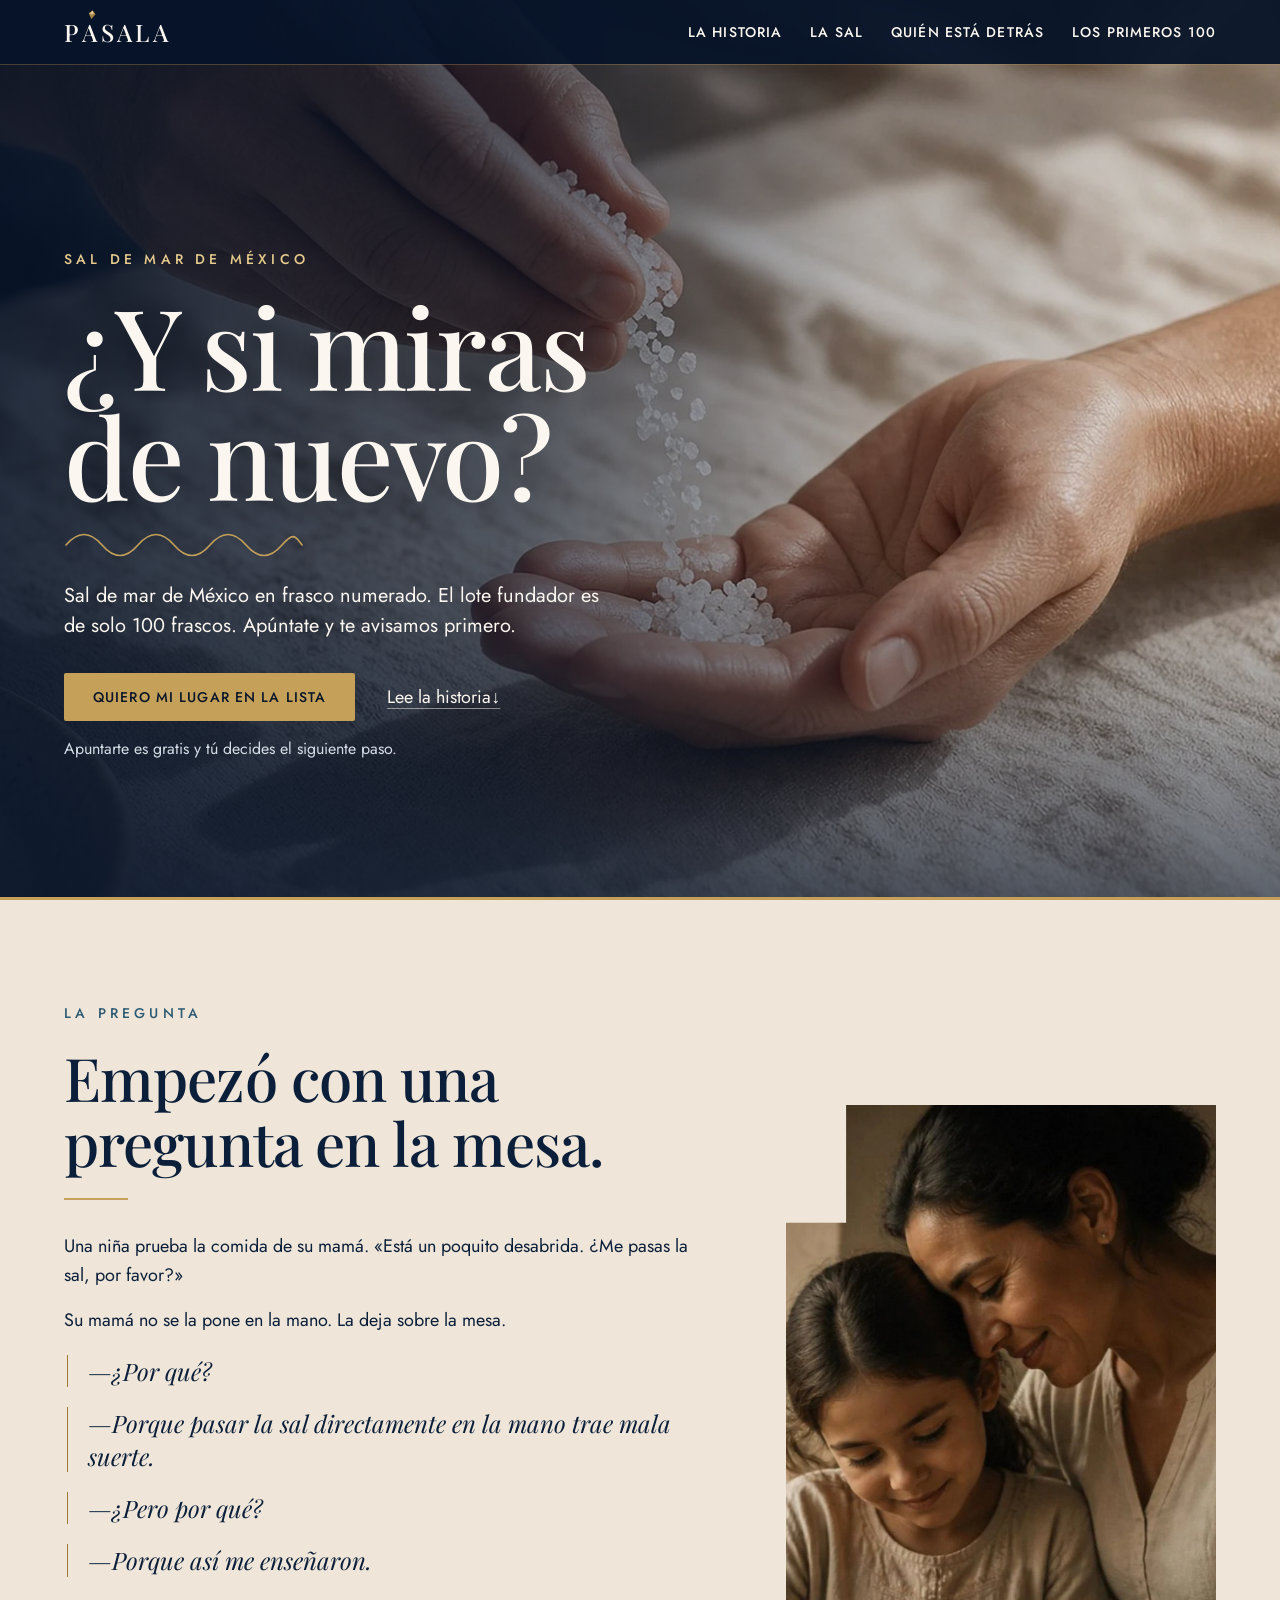
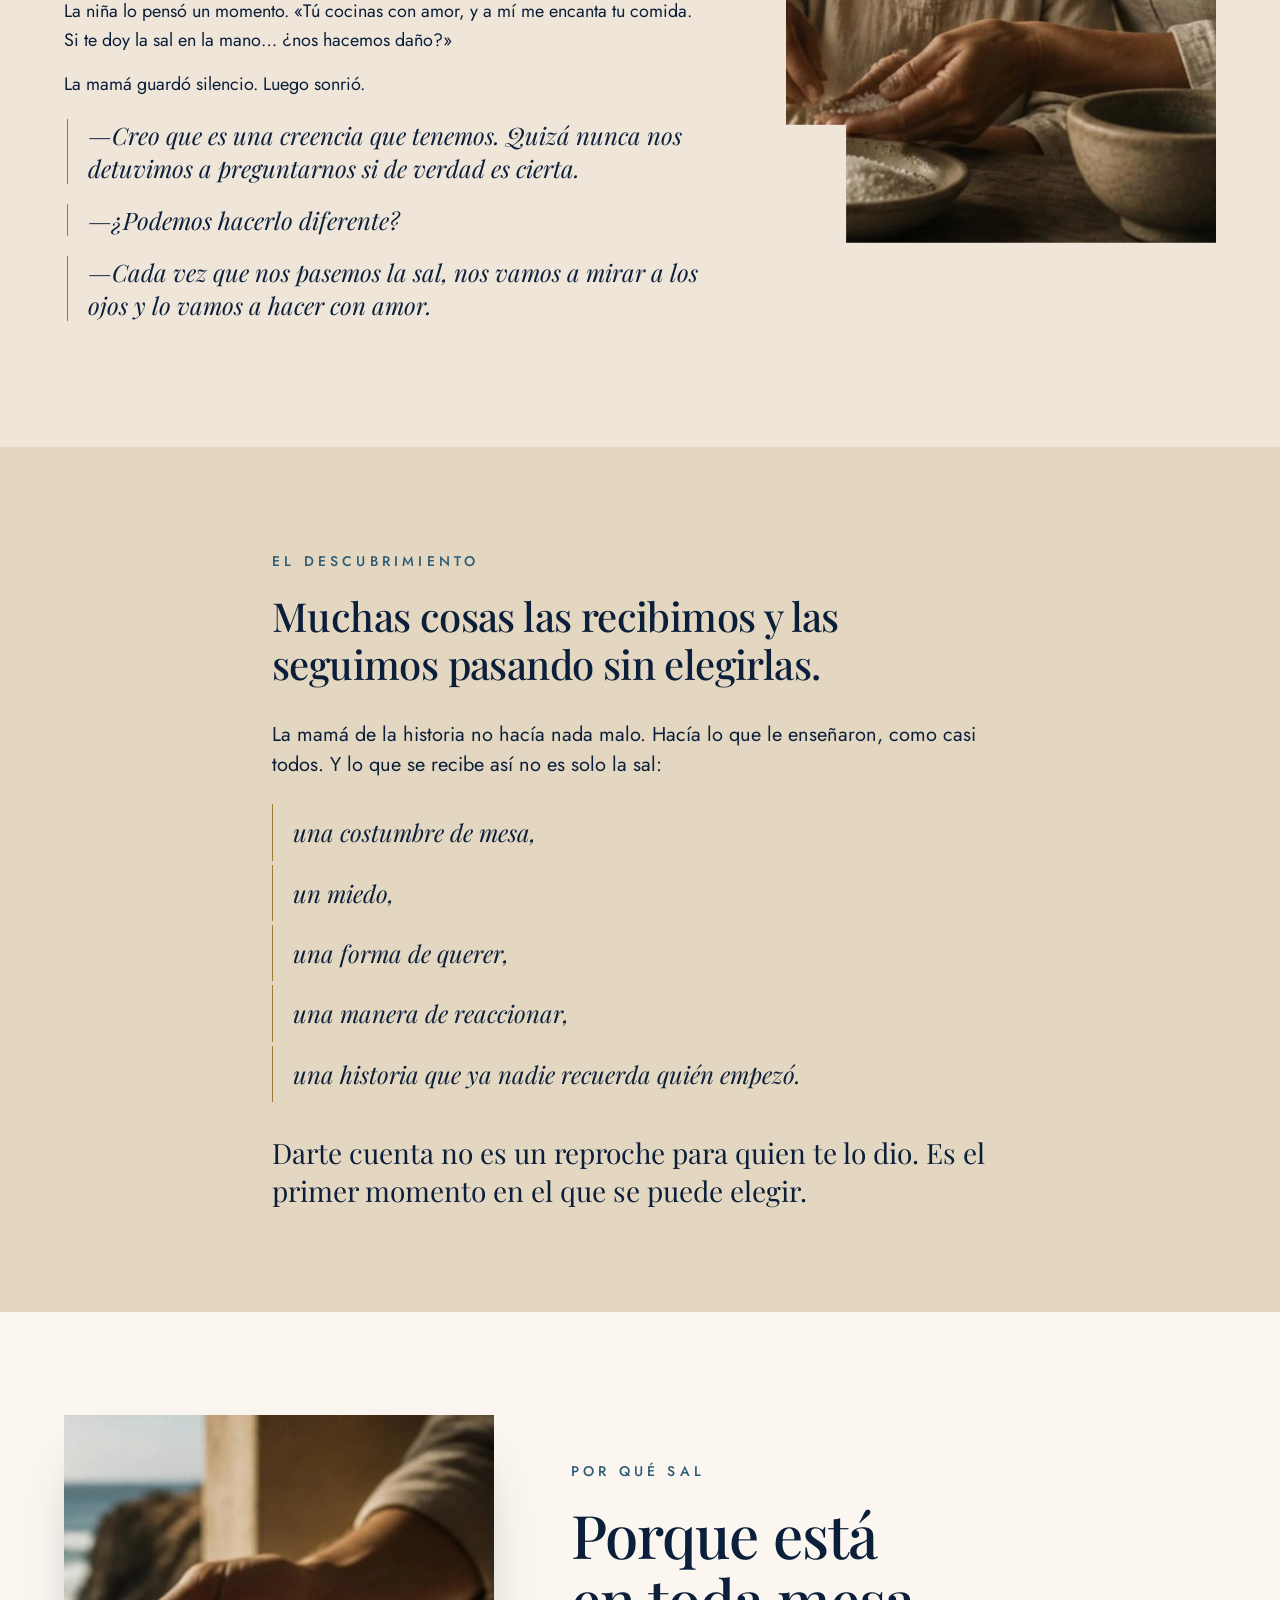
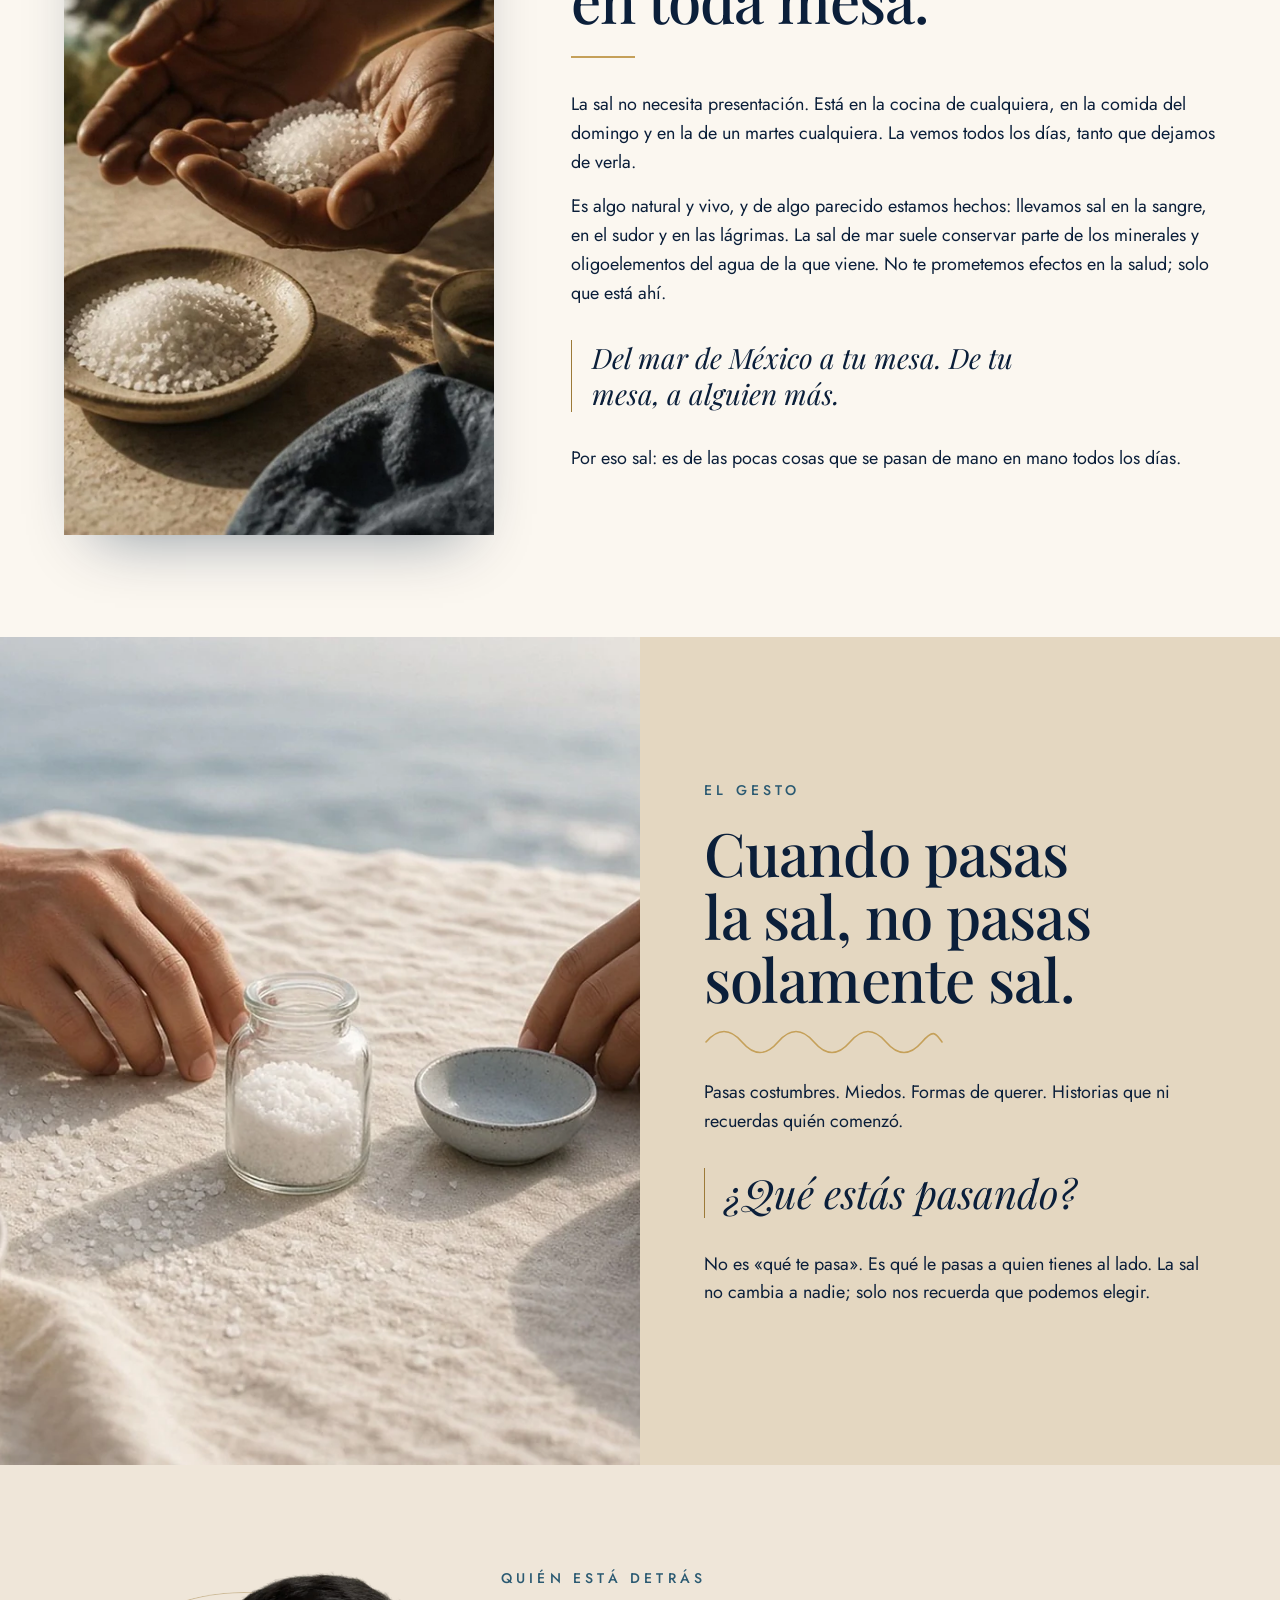
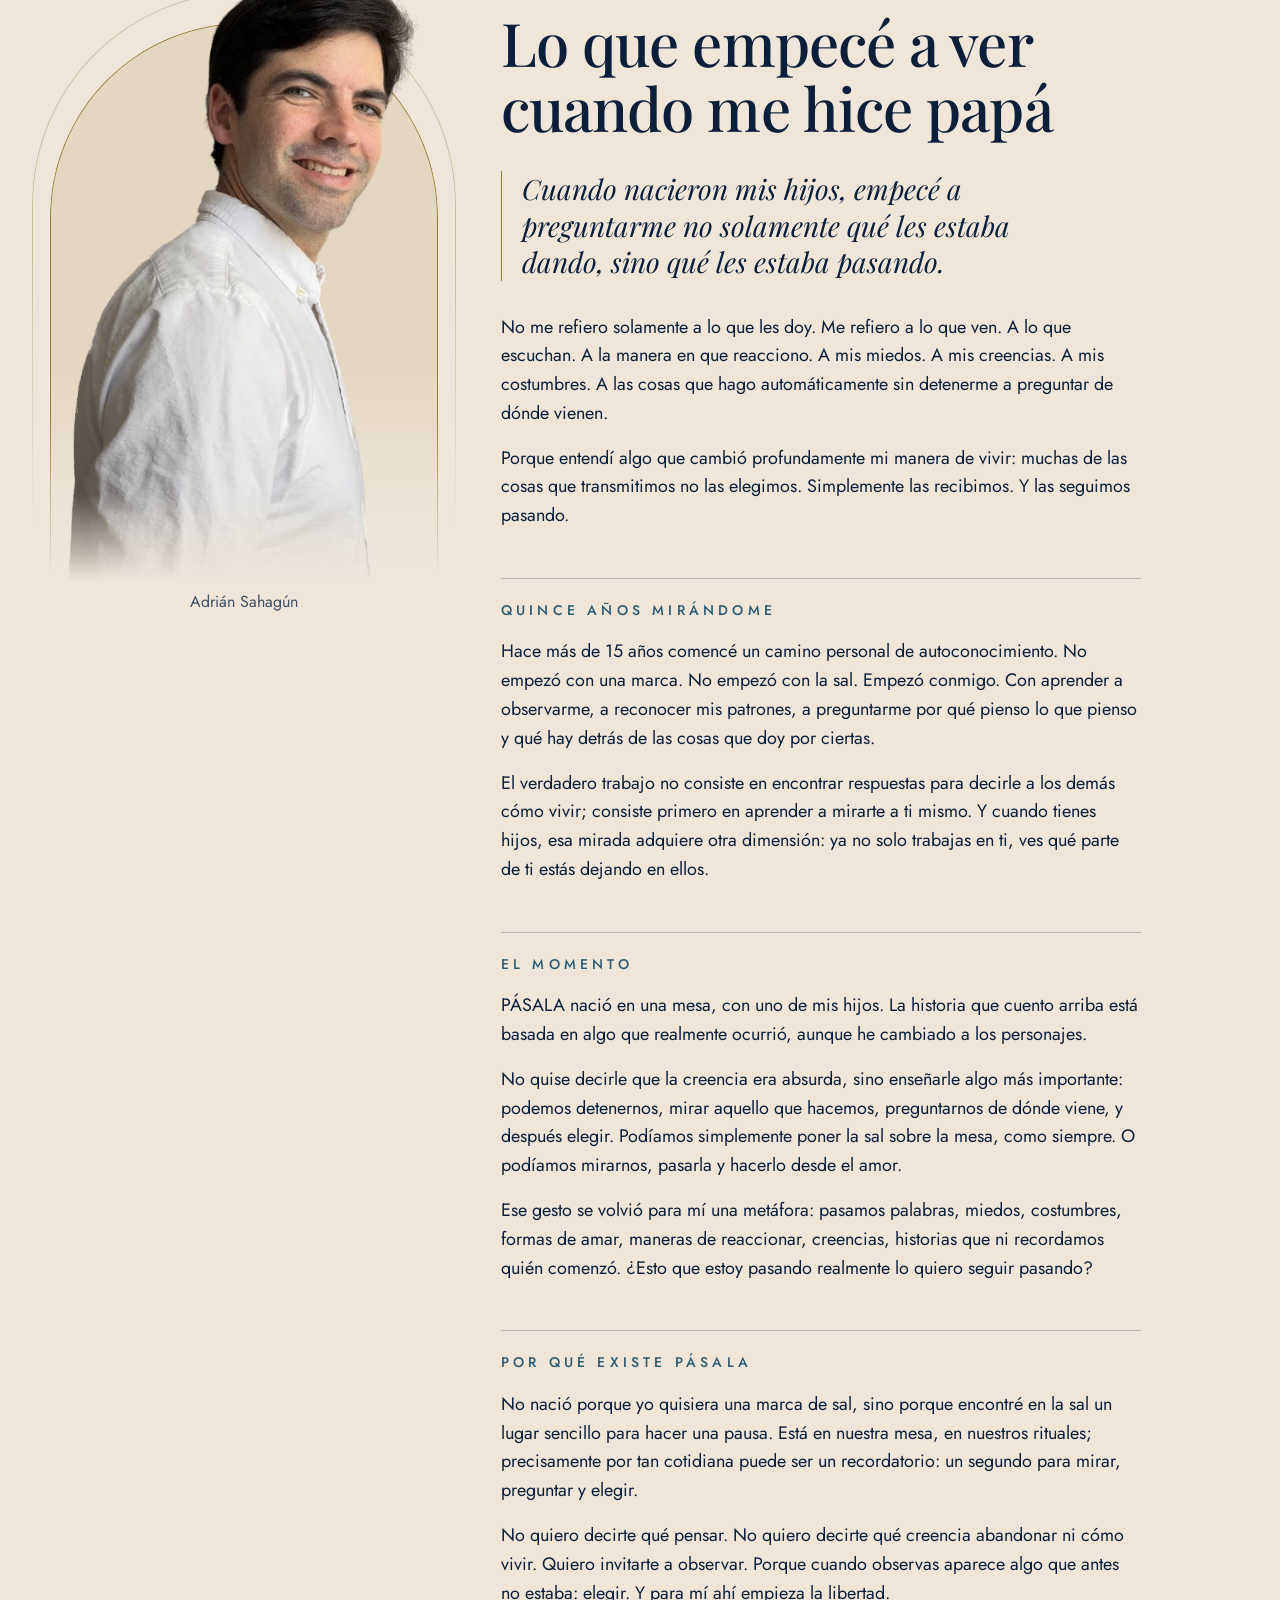
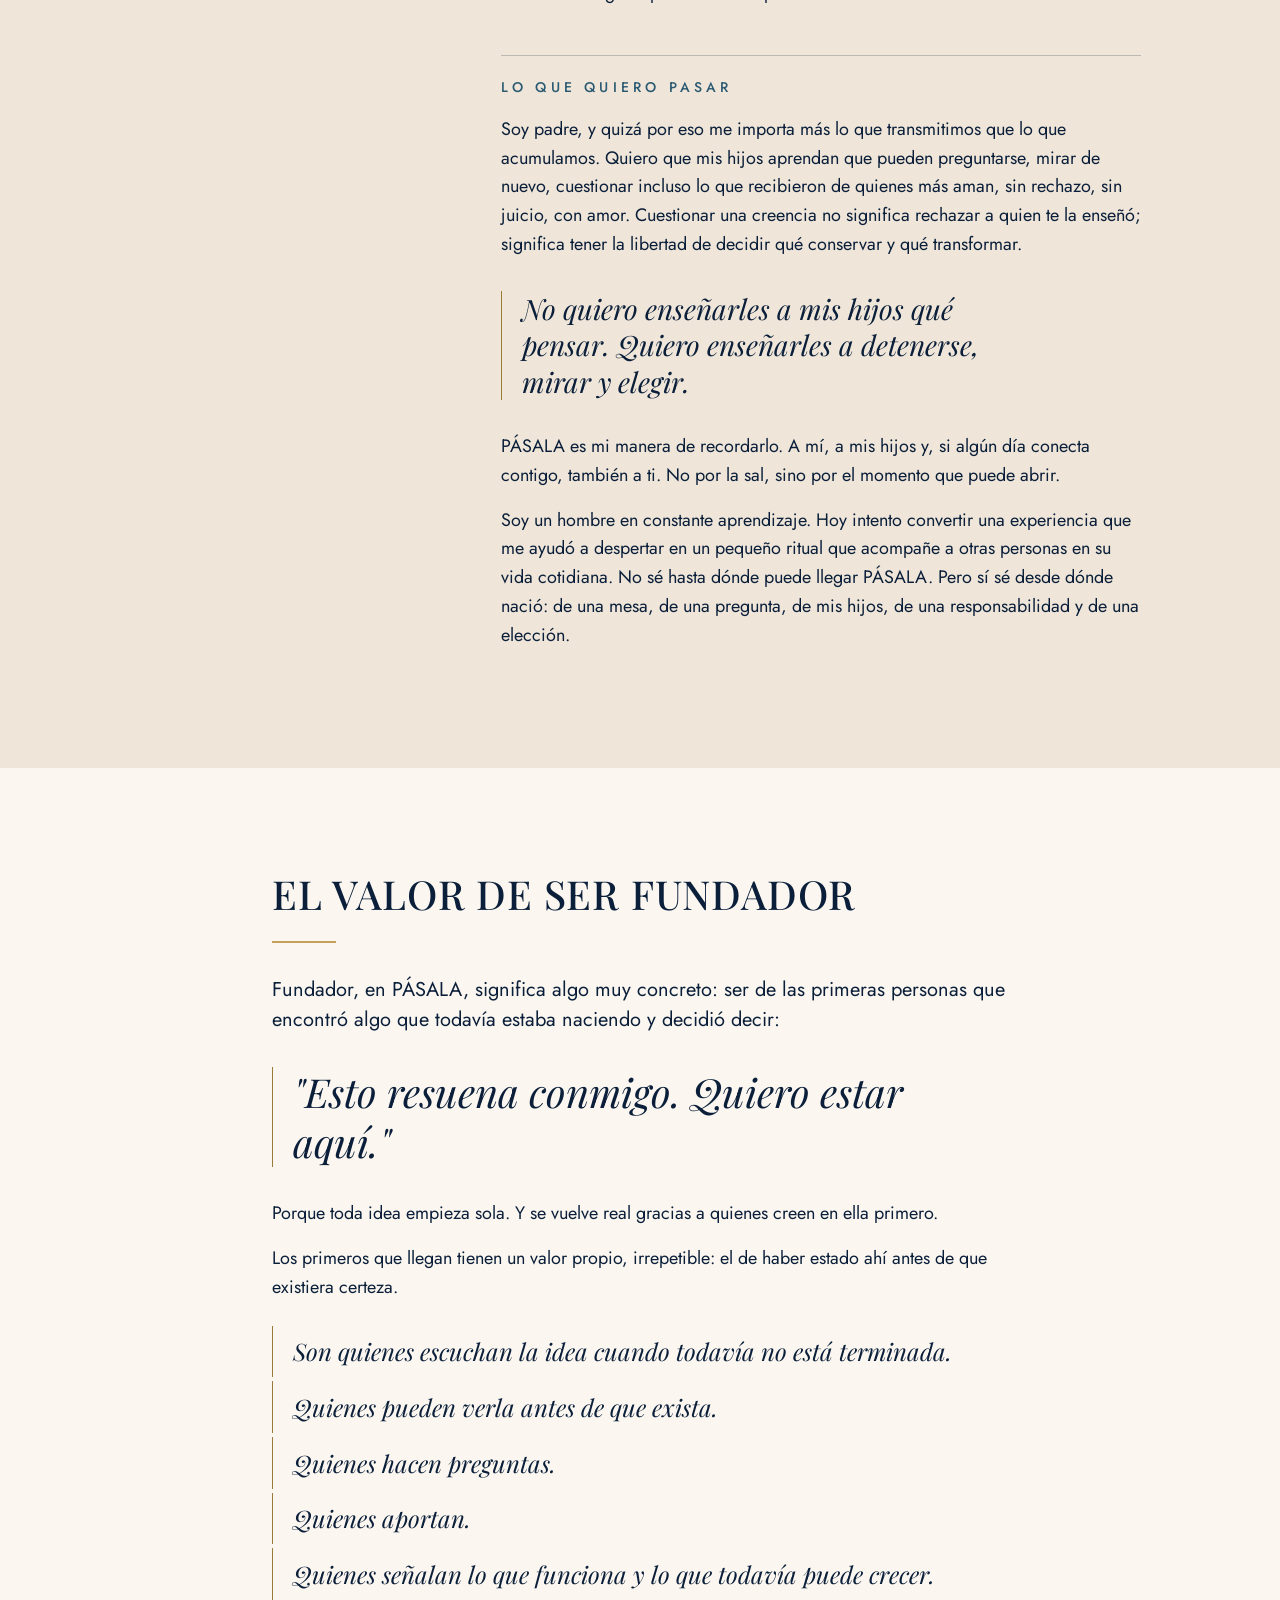
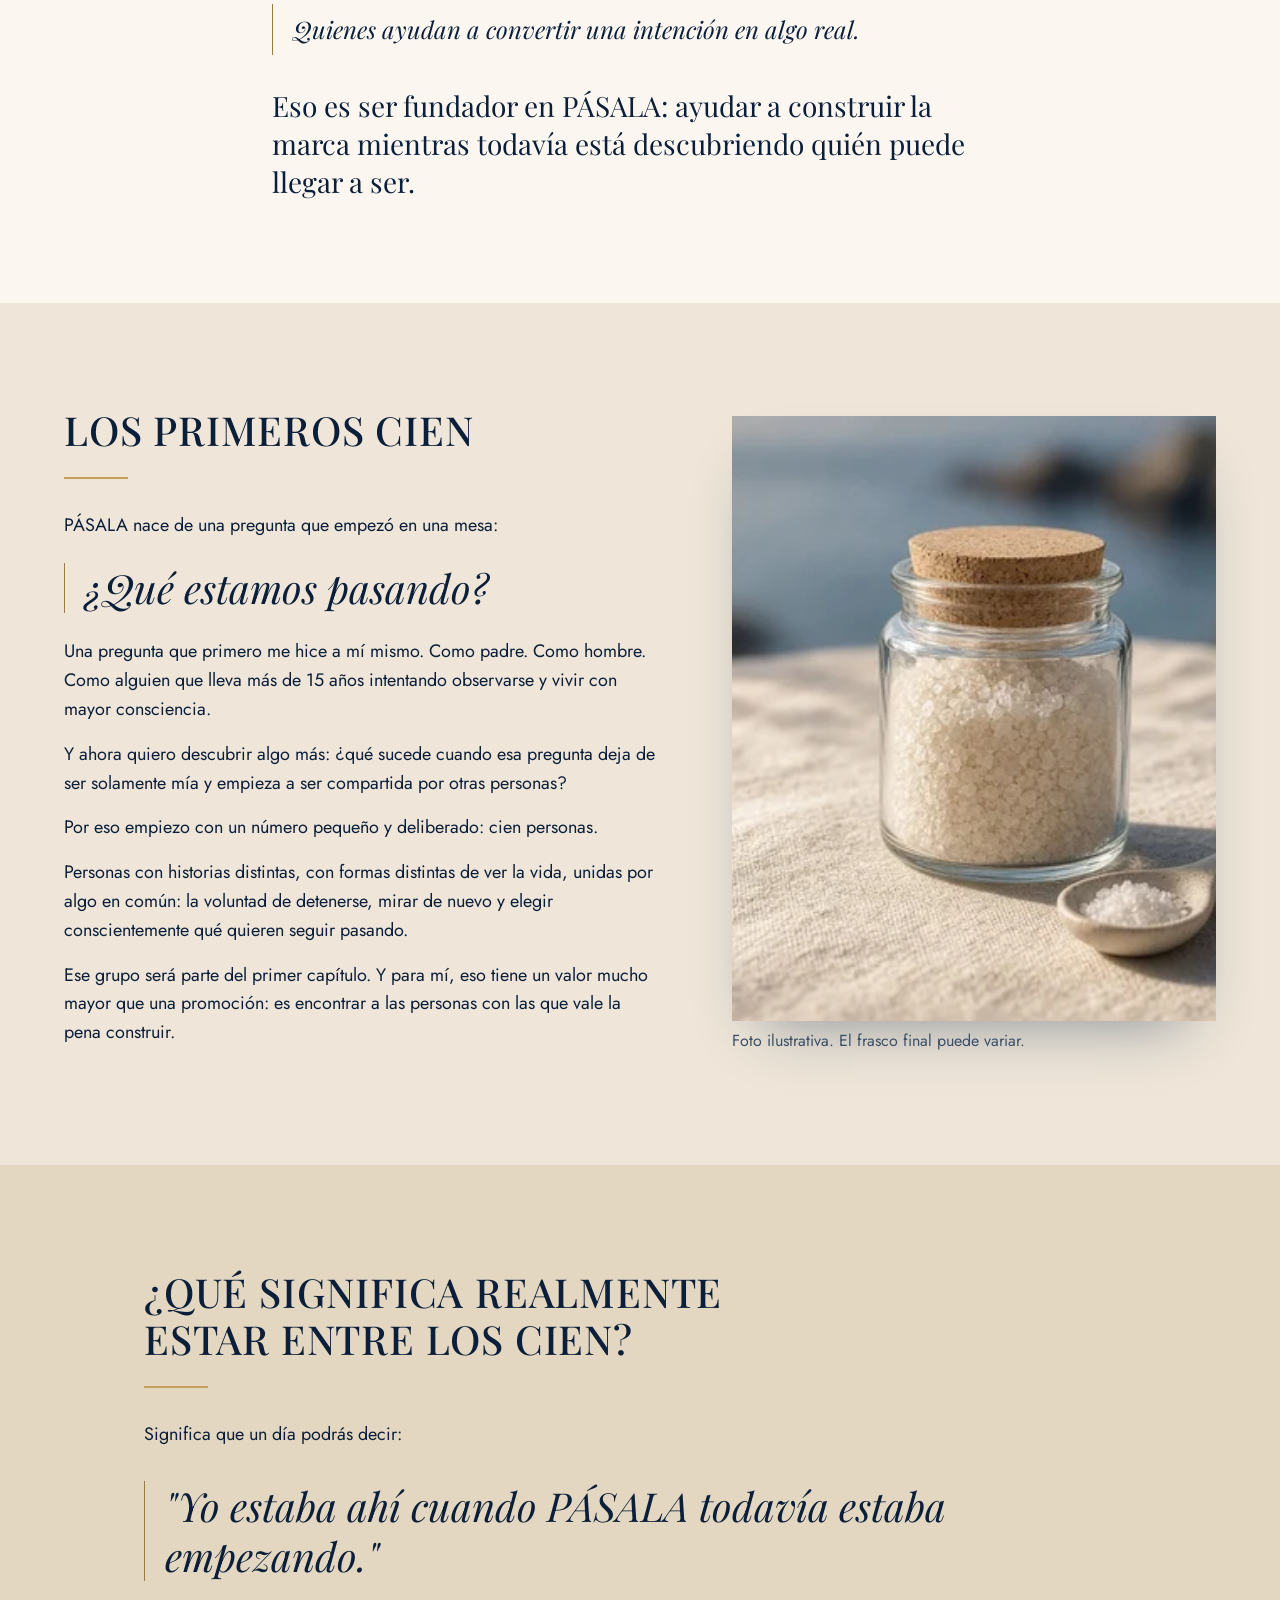
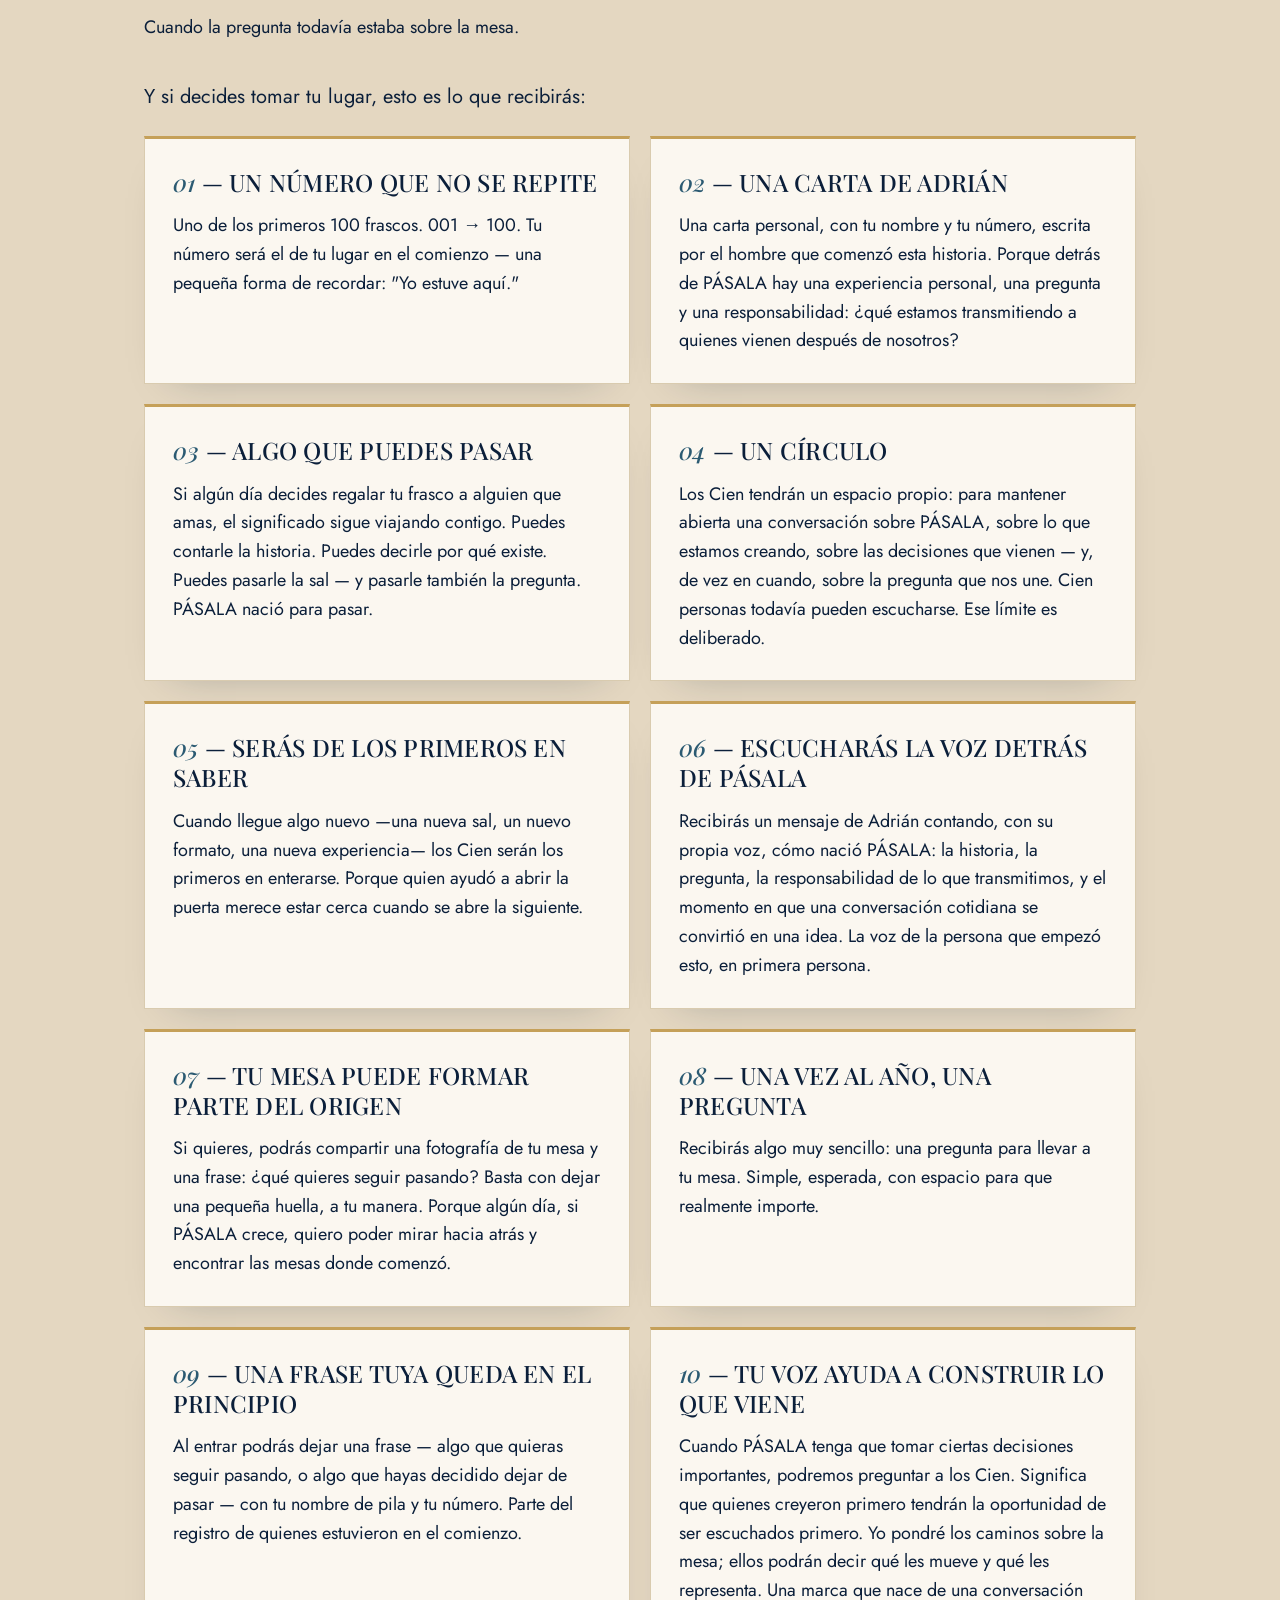
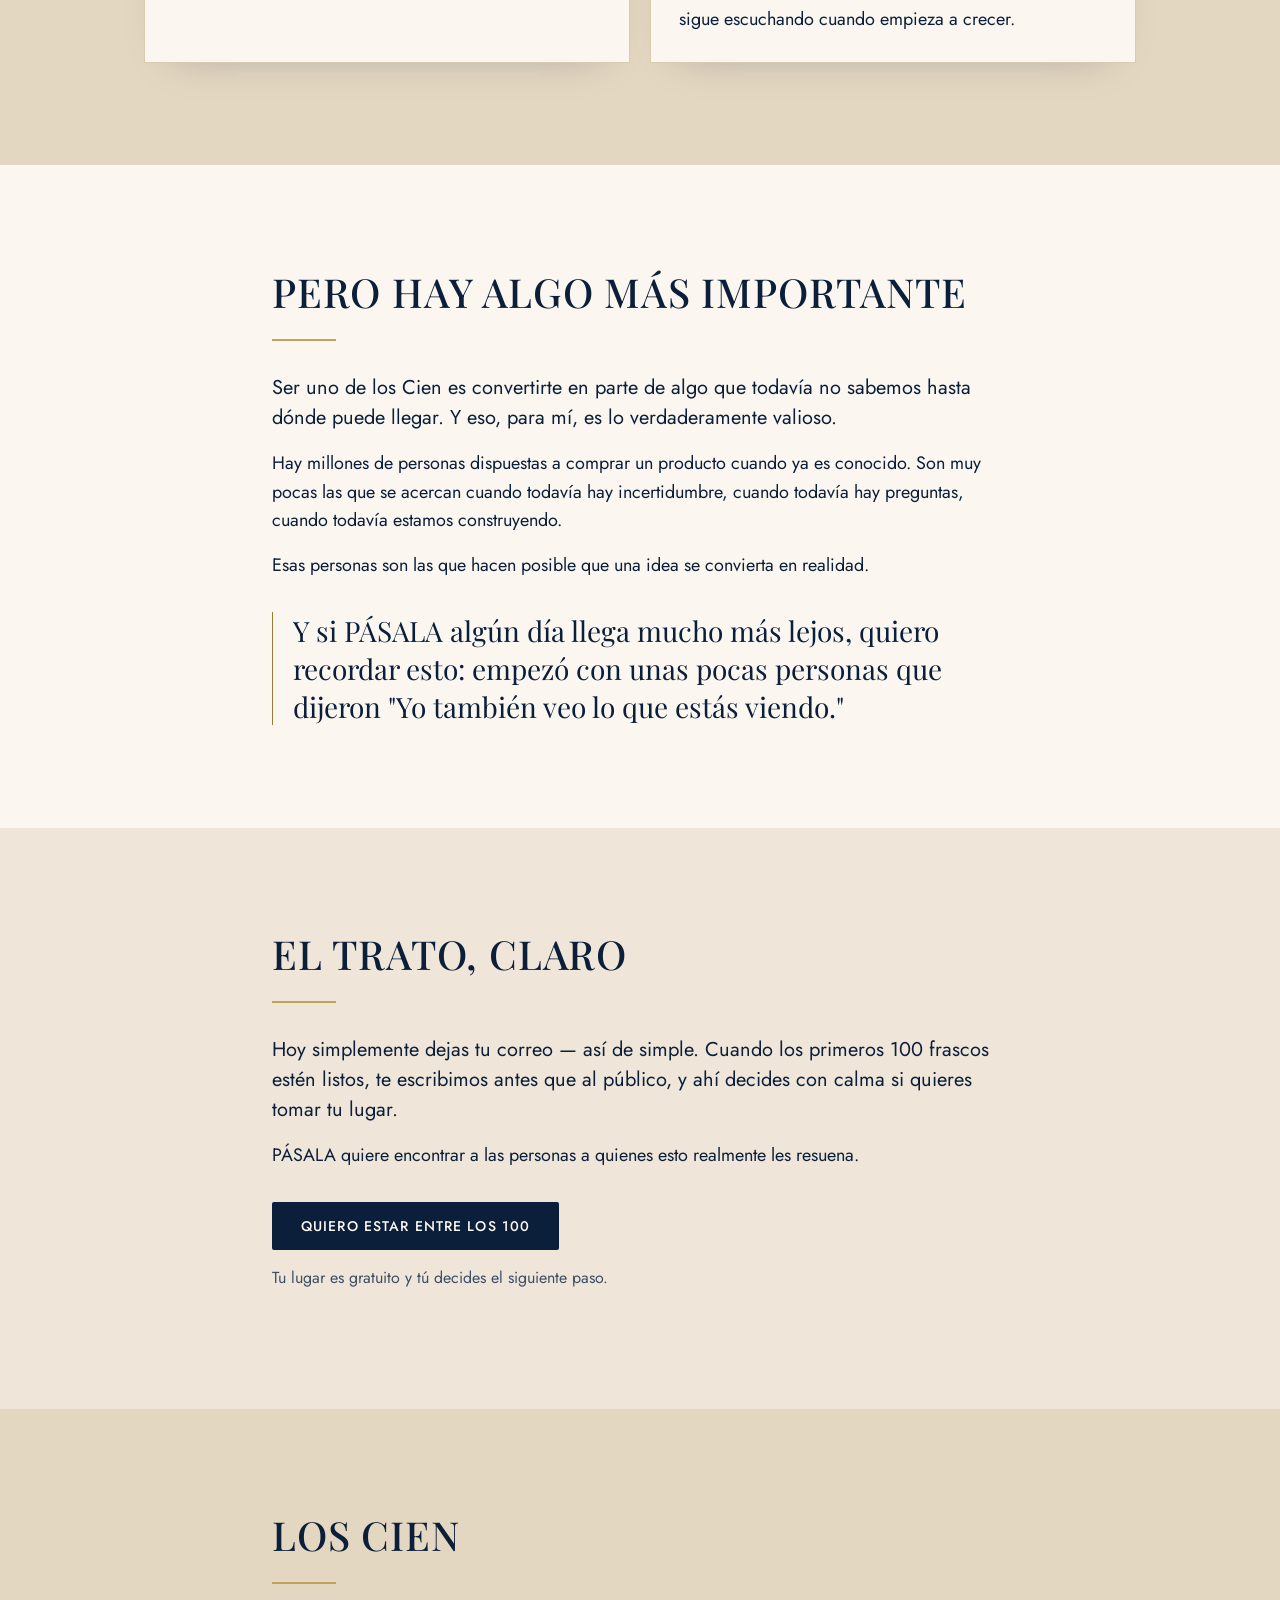
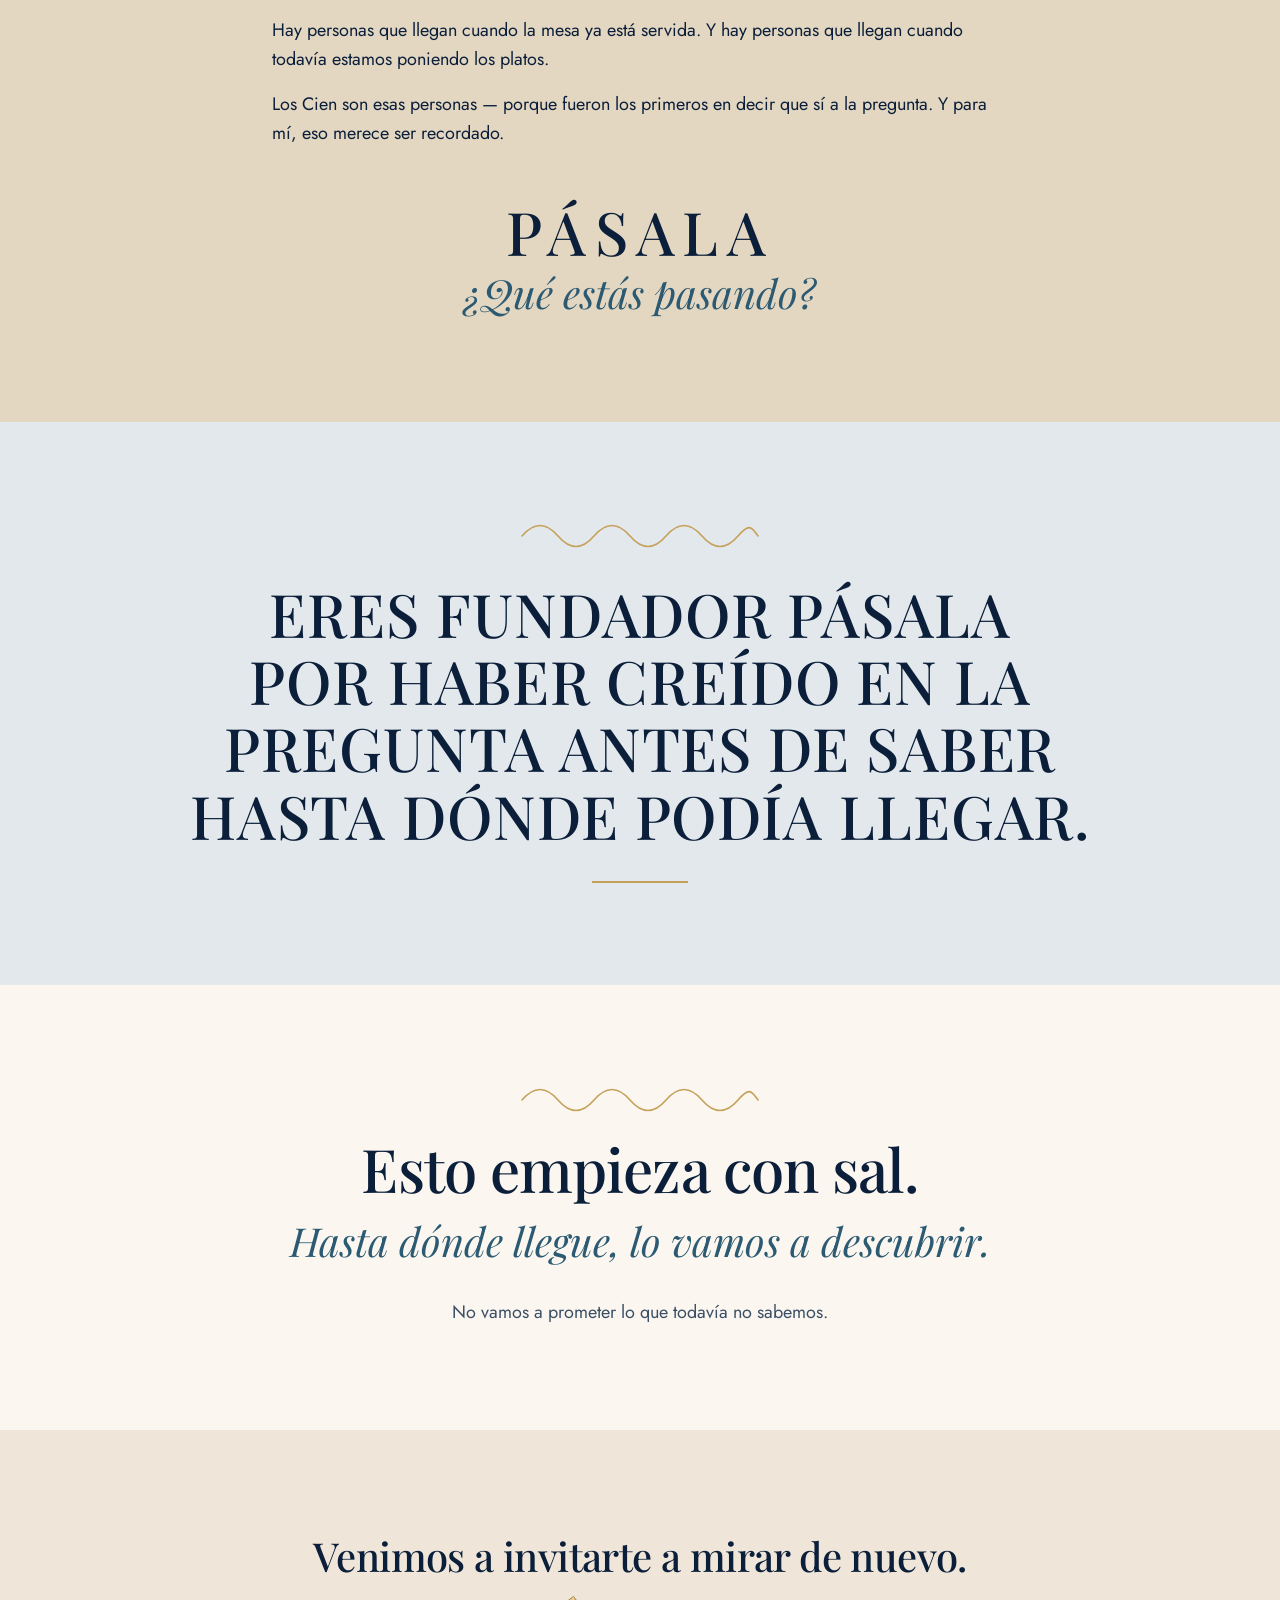
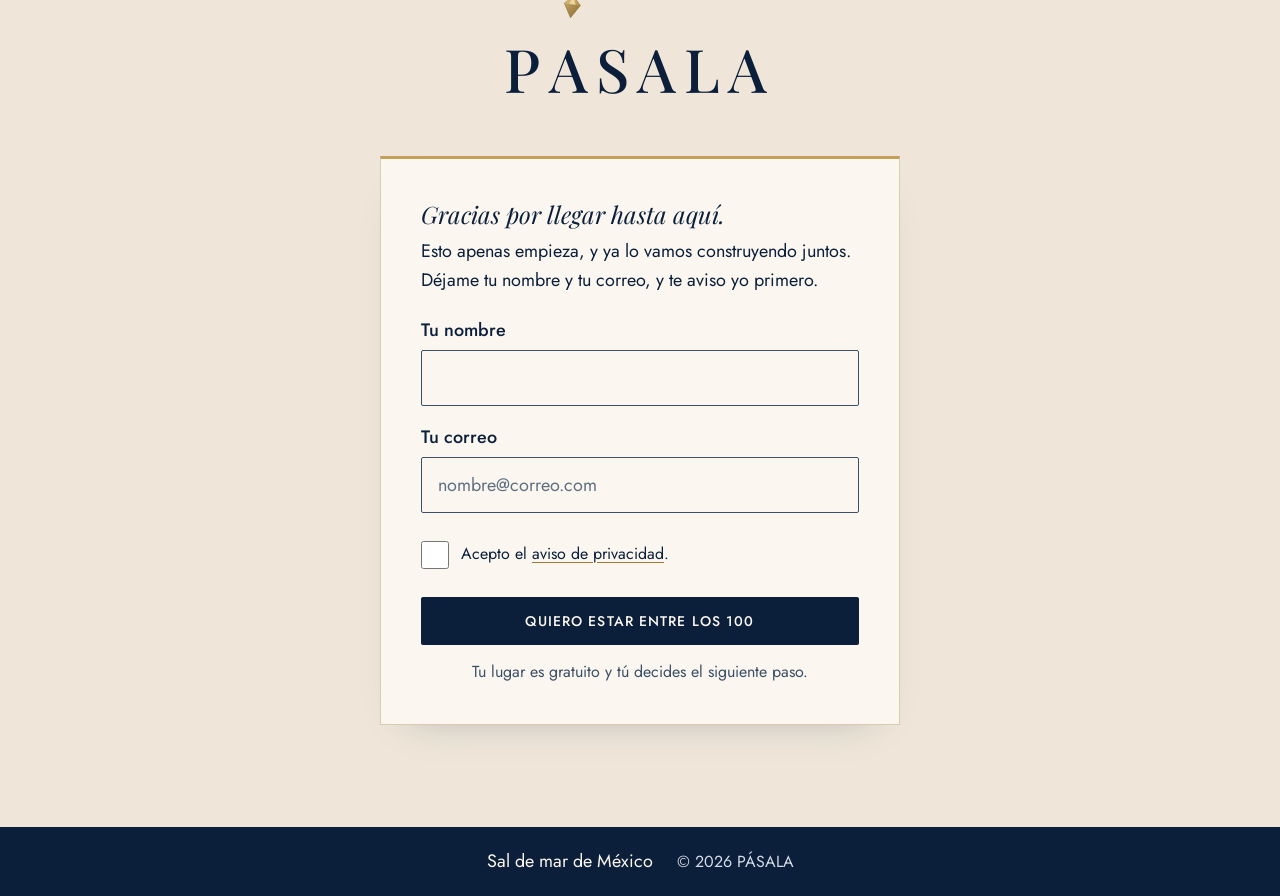
==== commit bd5d09c3: "Formulario simple y cálido (nombre, correo, consentimiento) en las dos vistas previas" ====
--- a/vista-previa-azul/index.html
+++ b/vista-previa-azul/index.html
@@ -2,7 +2,7 @@
 <html lang="es-MX" class="no-js">
 <head>
 <meta charset="UTF-8" />
-<meta name="viewport" content="width=device-width, initial-scale=1, viewport-fit=cover" />
+<meta name="viewport" content="width=device-width, initial-scale=1, viewport-fit=cover, interactive-widget=resizes-content" />
 <script>document.documentElement.className=document.documentElement.className.replace('no-js','js');</script>
 <title>PÁSALA · ¿Y si miras de nuevo?</title>
 <meta name="description" content="PÁSALA es una marca de sal de mar de México que usa un gesto cotidiano para invitarte a mirar de nuevo. Lista gratuita de los primeros 100: cien frascos numerados." />
@@ -87,7 +87,7 @@
       <a class="btn btn--gold" href="#lista">Quiero mi lugar en la lista</a>
       <a class="link-soft" href="#historia">Lee la historia <span aria-hidden="true">↓</span></a>
     </div>
-    <p class="note hero__note">Apuntarte es gratis y no te obliga a comprar.</p>
+    <p class="note hero__note">Apuntarte es gratis y tú decides el siguiente paso.</p>
   </div>
 </section>
 
@@ -333,7 +333,7 @@
     <p class="reveal fv__lead">Hoy simplemente dejas tu correo — así de simple. Cuando los primeros 100 frascos estén listos, te escribimos antes que al público, y ahí decides con calma si quieres tomar tu lugar.</p>
     <p class="reveal">PÁSALA quiere encontrar a las personas a quienes esto realmente les resuena.</p>
     <p class="reveal ft__cta"><a class="btn btn--navy" href="#lista">Quiero estar entre los 100</a></p>
-    <p class="note reveal">Registro gratuito. Sin compromiso de compra.</p>
+    <p class="note reveal">Tu lugar es gratuito y tú decides el siguiente paso.</p>
   </div>
 </section>
 
@@ -368,26 +368,41 @@
 <!-- 9 · CIERRE -->
 <section class="waitlist sec" id="lista" aria-labelledby="h-lista">
   <div class="wrap waitlist__inner">
-    <h2 id="h-lista" class="reveal">No venimos a decirte qué mirar. Venimos a invitarte a mirar de nuevo.</h2>
+    <h2 id="h-lista" class="reveal">Venimos a invitarte a mirar de nuevo.</h2>
     <span class="brand__word brand__word--lg reveal" role="img" aria-label="PÁSALA">P<span class="brand__a">A<svg class="brand__gem" viewBox="0 0 20 22" aria-hidden="true"><use href="#gem"/></svg></span>SALA</span>
     <div class="formbox reveal">
-      <p>Escribe tu correo y te avisamos antes de que se abra la venta de los 100 frascos.</p>
+      <div class="formbox__intro" id="form-intro">
+        <h3 class="formbox__t">Gracias por llegar hasta aquí.</h3>
+        <p>Esto apenas empieza, y ya lo vamos construyendo juntos. Déjame tu nombre y tu correo, y te aviso yo primero.</p>
+      </div>
       <form id="waitlist" novalidate autocomplete="on">
         <div class="field">
+          <label for="nombre">Tu nombre</label>
+          <input id="nombre" name="name" type="text" autocomplete="name" autocapitalize="words" enterkeyhint="next" spellcheck="false" required aria-describedby="nombre-err" />
+          <small class="err" id="nombre-err" role="alert" hidden></small>
+        </div>
+        <div class="field">
           <label for="email">Tu correo</label>
-          <input id="email" name="email" type="email" inputmode="email" autocomplete="email" placeholder="tu@correo.com" required aria-describedby="email-err consent" />
+          <input id="email" name="email" type="email" inputmode="email" autocomplete="email" autocapitalize="none" enterkeyhint="next" spellcheck="false" placeholder="nombre@correo.com" required aria-describedby="email-err" />
           <small class="err" id="email-err" role="alert" hidden></small>
         </div>
         <input class="hp" type="text" name="website" tabindex="-1" autocomplete="off" aria-hidden="true" />
+        <div class="field field--check">
+          <input id="consent-box" name="consent" type="checkbox" required aria-describedby="consent-err" />
+          <!-- MARCADOR: el aviso de privacidad aún no existe (TODO-datos-v3.md #6). Sustituir href="#aviso-privacidad" por la URL real cuando esté redactado y revisado. -->
+          <label for="consent-box">Acepto el <a href="#aviso-privacidad" data-pendiente="aviso-de-privacidad">aviso de privacidad</a>.</label>
+          <small class="err" id="consent-err" role="alert" hidden></small>
+        </div>
         <button class="btn btn--navy btn--block" type="submit" id="submitbtn">Quiero estar entre los 100</button>
-        <p class="note formbox__free">Registro gratuito. Sin compromiso de compra.</p>
-        <p class="note consent" id="consent">Solo usaremos tu correo para avisarte de los primeros 100. Puedes salirte cuando quieras.</p>
+        <p class="note formbox__free">Tu lugar es gratuito y tú decides el siguiente paso.</p>
         <p class="form-error" id="form-error" role="alert" hidden></p>
-        <noscript><p class="form-error">Para apuntarte necesitas activar JavaScript en tu navegador.</p></noscript>
+        <noscript><p class="form-error">Para apuntarte, activa JavaScript en tu navegador y vuelve a esta página.</p></noscript>
       </form>
       <div class="thanks" id="thanks" hidden tabindex="-1" role="status">
         <svg class="gem-lg" viewBox="0 0 20 22" aria-hidden="true"><use href="#gem"/></svg>
-        <p class="thanks__t">Listo. Te avisaremos por correo antes de abrir la venta de los 100 frascos.</p>
+        <p class="thanks__t">Gracias por confiar.</p>
+        <p class="thanks__d">Ya estás dentro. Vamos avanzando juntos, y en cuanto haya algo que contarte, te escribo yo.</p>
+        <p class="thanks__sign">Adrián</p>
       </div>
     </div>
   </div>
--- a/vista-previa-azul/styles.css
+++ b/vista-previa-azul/styles.css
@@ -264,21 +264,33 @@
 .waitlist__inner{display:flex;flex-direction:column;align-items:center;text-align:center;max-width:46rem;margin-inline:auto}
 .waitlist h2{margin-bottom:2rem;font-size:var(--fs-ask);line-height:1.2}
 .waitlist .brand__word--lg{margin:.5rem 0 2.5rem}
-.formbox{width:min(100%,500px);text-align:left;border-top:1px solid #9C7A38;padding-top:2rem}
-.formbox > p{text-align:center}
-.field{margin-bottom:1rem;display:flex;flex-direction:column;gap:.4rem}
-.field label{font-size:var(--fs-sm);font-weight:var(--w-md);color:var(--navy)}
-.field input[type=email]{width:100%;min-height:52px;font:inherit;font-size:var(--fs-body);padding:.7rem 1rem;background:#fff;border:1px solid #5b6b80;border-radius:2px;color:var(--navy)}
-.field input:focus-visible{outline:3px solid var(--navy);outline-offset:2px}
-.field.invalid input{border-color:var(--error);border-width:2px}
-.err,.form-error{color:var(--error);font-size:var(--fs-sm);font-weight:var(--w-md);margin:0}
+.waitlist{scroll-margin-top:var(--nav-h)}
+.formbox{width:min(100%,520px);text-align:left;background:var(--white);border:1px solid rgba(156,122,56,.35);border-top:3px solid var(--gold);padding:clamp(1.5rem,5vw,2.5rem);box-shadow:0 18px 40px -30px rgba(11,31,58,.35)}
+.formbox__t{font-family:var(--serif);font-style:italic;font-weight:var(--w);font-size:var(--fs-h3);line-height:1.25;color:var(--navy);margin:0 0 .5rem}
+.formbox__intro p{margin:0 0 1.5rem;color:var(--navy)}
+.field{margin-bottom:1.25rem;display:flex;flex-direction:column;gap:.5rem}
+.field label{font-size:var(--fs-body);font-weight:var(--w-md);color:var(--navy);line-height:1.3}
+.field input[type=email],.field input[type=text]{width:100%;min-height:56px;font:inherit;font-size:var(--fs-body);padding:.7rem 1rem;background:var(--white);border:1px solid var(--ink-soft);border-radius:2px;color:var(--navy);transition:border-color .2s,box-shadow .2s}
+.field input::placeholder{color:#5F6F82;opacity:1}
+.field input:focus-visible{outline:3px solid var(--navy);outline-offset:2px;border-color:var(--navy);box-shadow:0 0 0 6px rgba(197,160,89,.35)}
+.field.invalid input[type=email],.field.invalid input[type=text]{border-color:var(--error);border-width:2px}
+.field--check{display:grid;grid-template-columns:28px 1fr;column-gap:.75rem;row-gap:.35rem;align-items:center}
+.field--check input{width:28px;height:28px;margin:0;accent-color:var(--navy);cursor:pointer}
+.field--check input:focus-visible{outline:3px solid var(--navy);outline-offset:3px}
+.field--check label{font-size:var(--fs-sm);font-weight:var(--w);min-height:44px;display:block;padding-block:.65rem;cursor:pointer}
+.field--check label a{color:var(--navy);text-underline-offset:3px;text-decoration-color:#9C7A38}
+.field--check .err{grid-column:1 / -1}
+.field--check.invalid input{outline:2px solid var(--error);outline-offset:2px}
+.err,.form-error{color:var(--error);font-size:var(--fs-sm);font-weight:var(--w-md);margin:0;line-height:1.4}
 .form-error{margin-top:1rem}
-.formbox__free{text-align:center;margin:.75rem 0 0}
-.consent{text-align:center;margin:.5rem 0 0}
+.formbox__free{text-align:center;margin:.9rem 0 0}
 .hp{position:absolute;left:-9999px;opacity:0;height:0;width:0}
 .thanks{text-align:center;padding:1rem 0}
+.thanks:focus{outline:none}
 .gem-lg{width:44px;height:48px;margin:0 auto 1rem}
-.thanks__t{font-family:var(--serif);font-weight:var(--w-md);font-size:var(--fs-h3);line-height:1.3;margin:0}
+.thanks__t{font-family:var(--serif);font-style:italic;font-weight:var(--w);font-size:var(--fs-h3);line-height:1.3;color:var(--navy);margin:0 0 .75rem}
+.thanks__d{color:var(--navy);margin:0 0 1rem}
+.thanks__sign{font-family:var(--serif);font-style:italic;font-size:var(--fs-h3);color:var(--navy);margin:0}
 
 /* ---------- FOOTER ---------- */
 .footer{background:var(--navy);color:var(--white);padding:1.25rem 0}
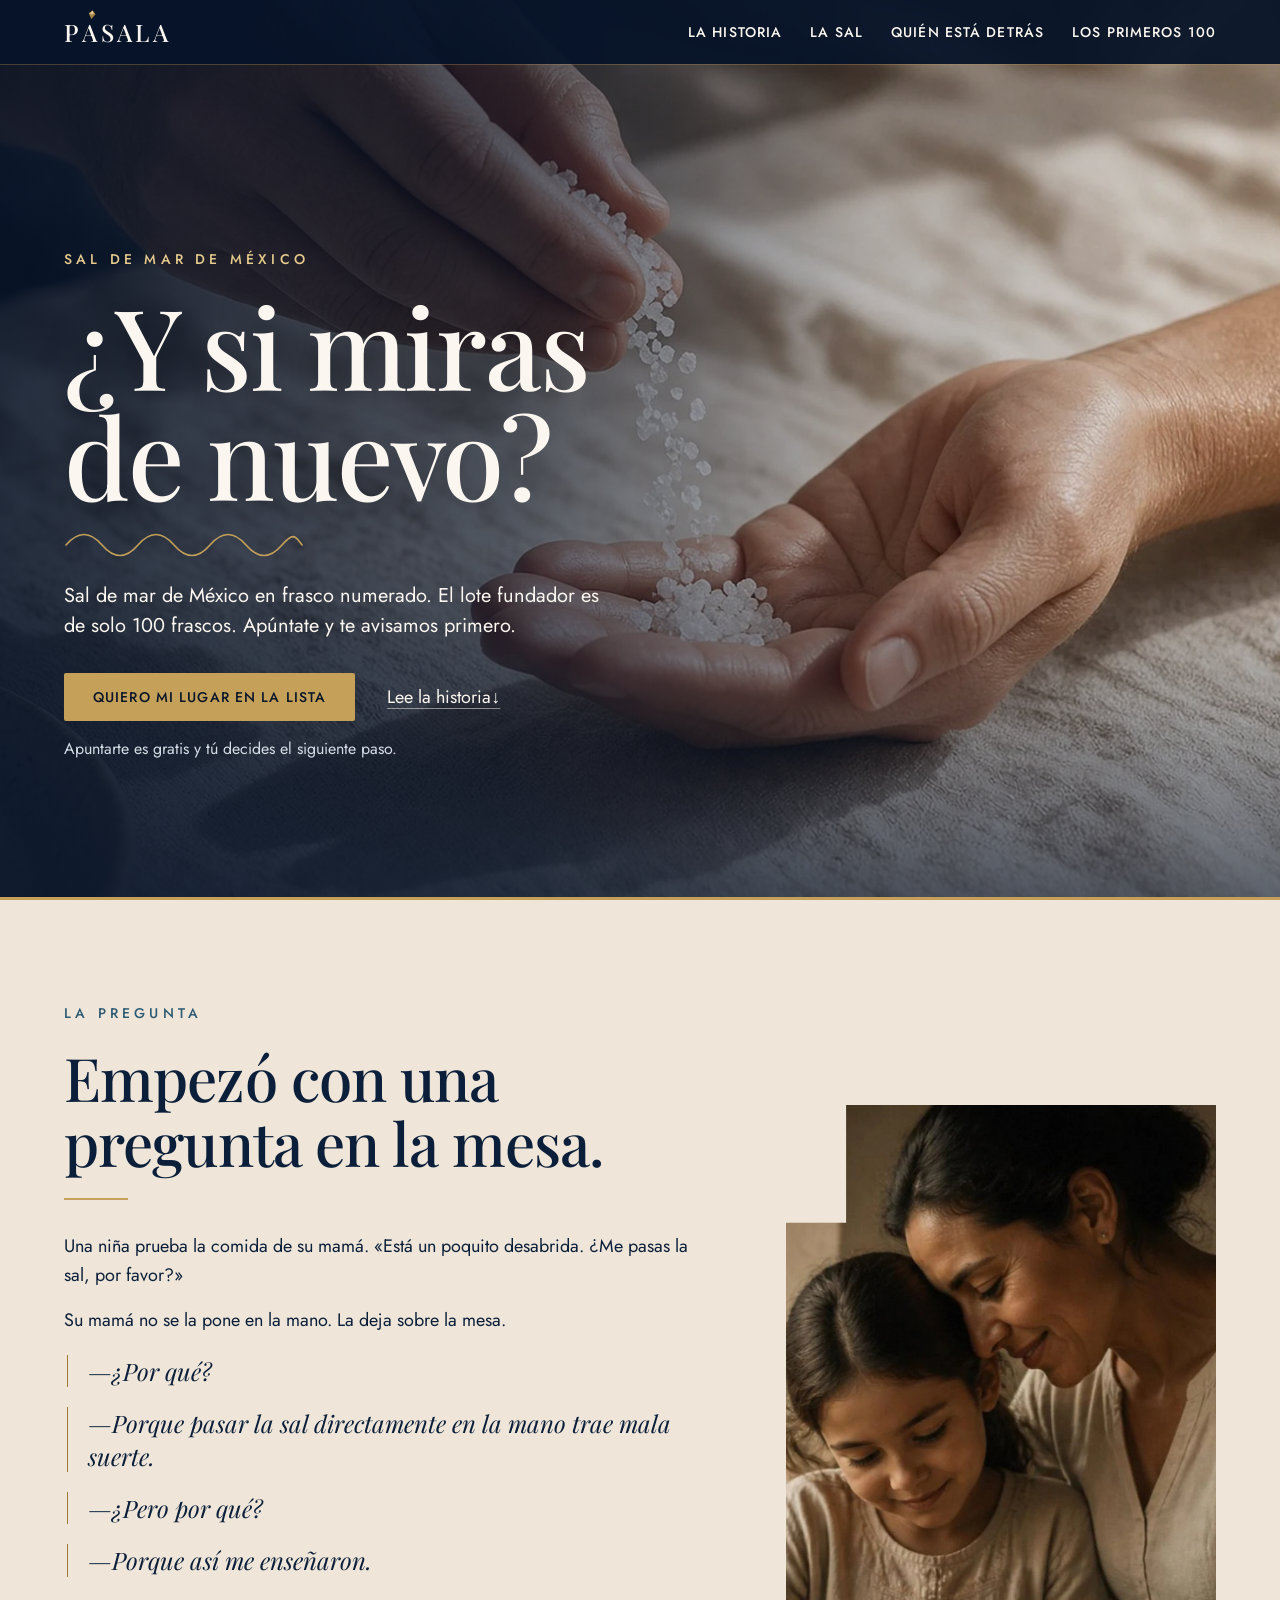
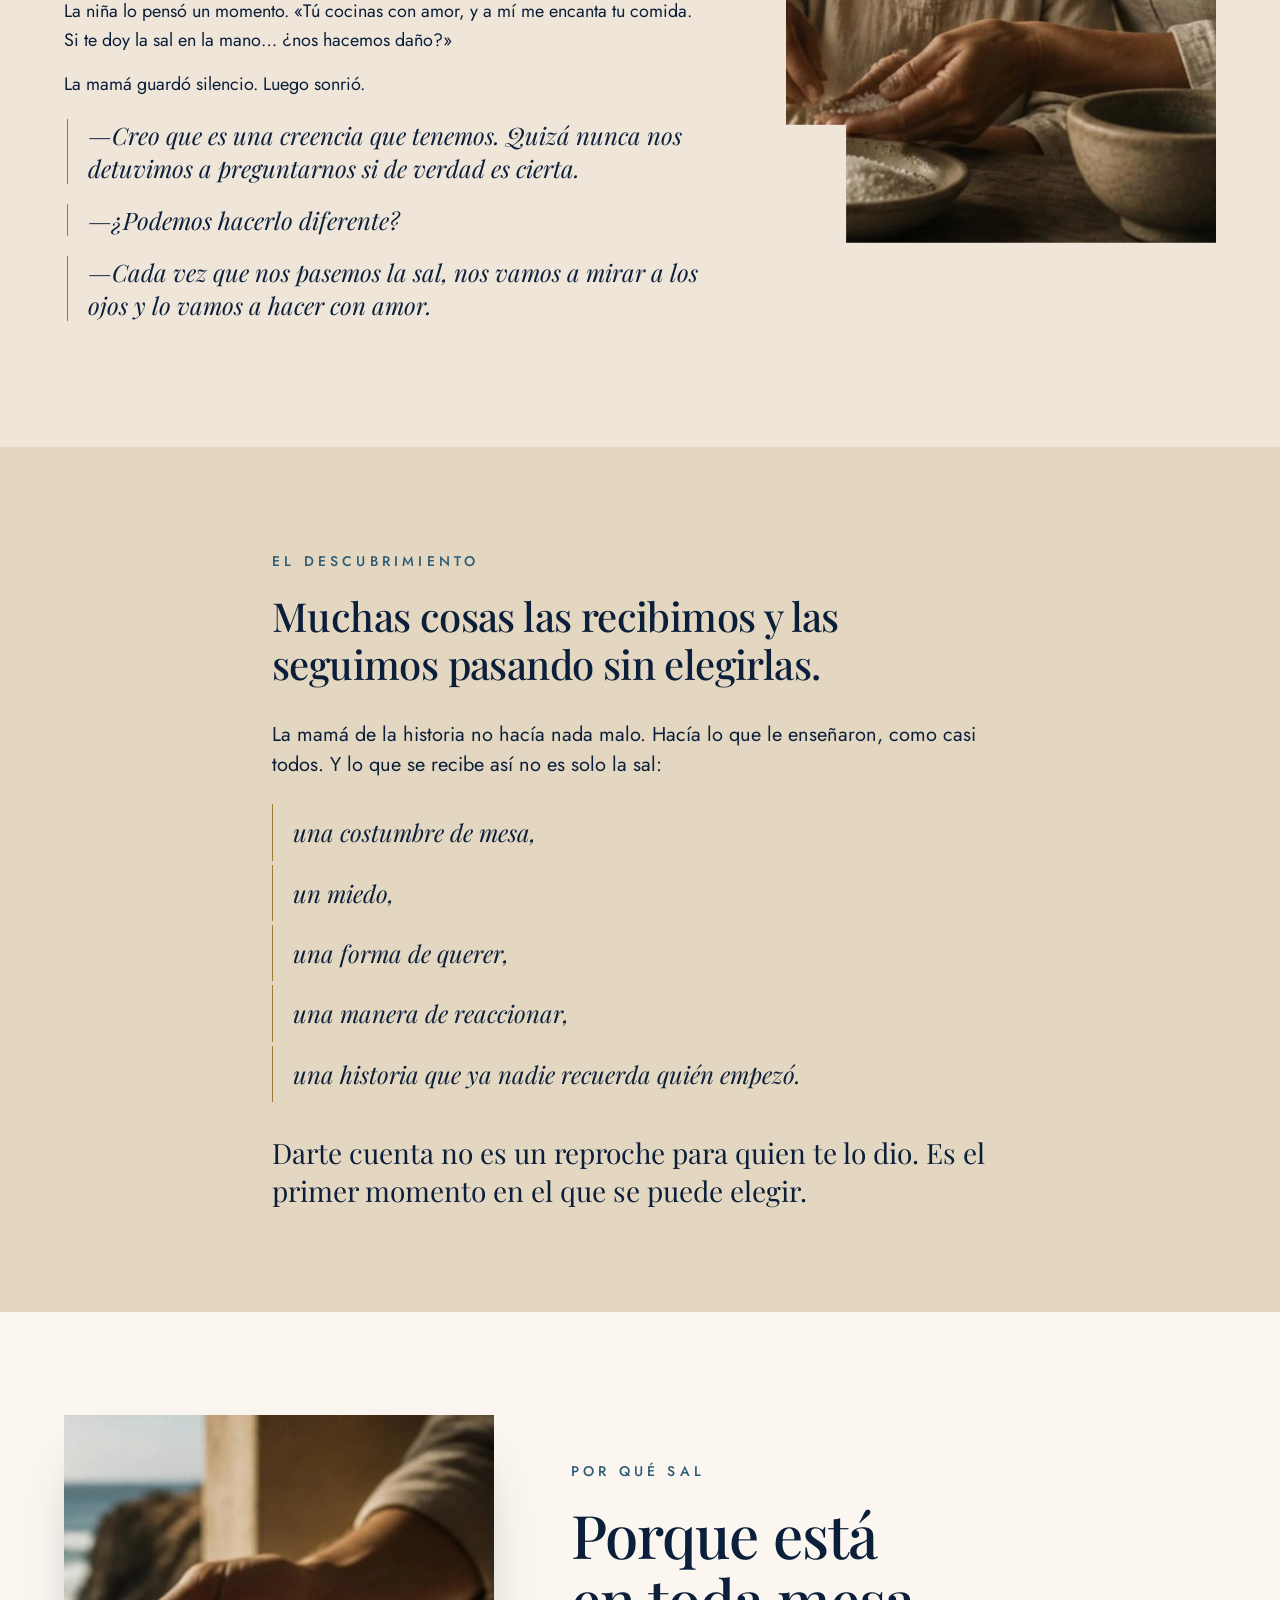
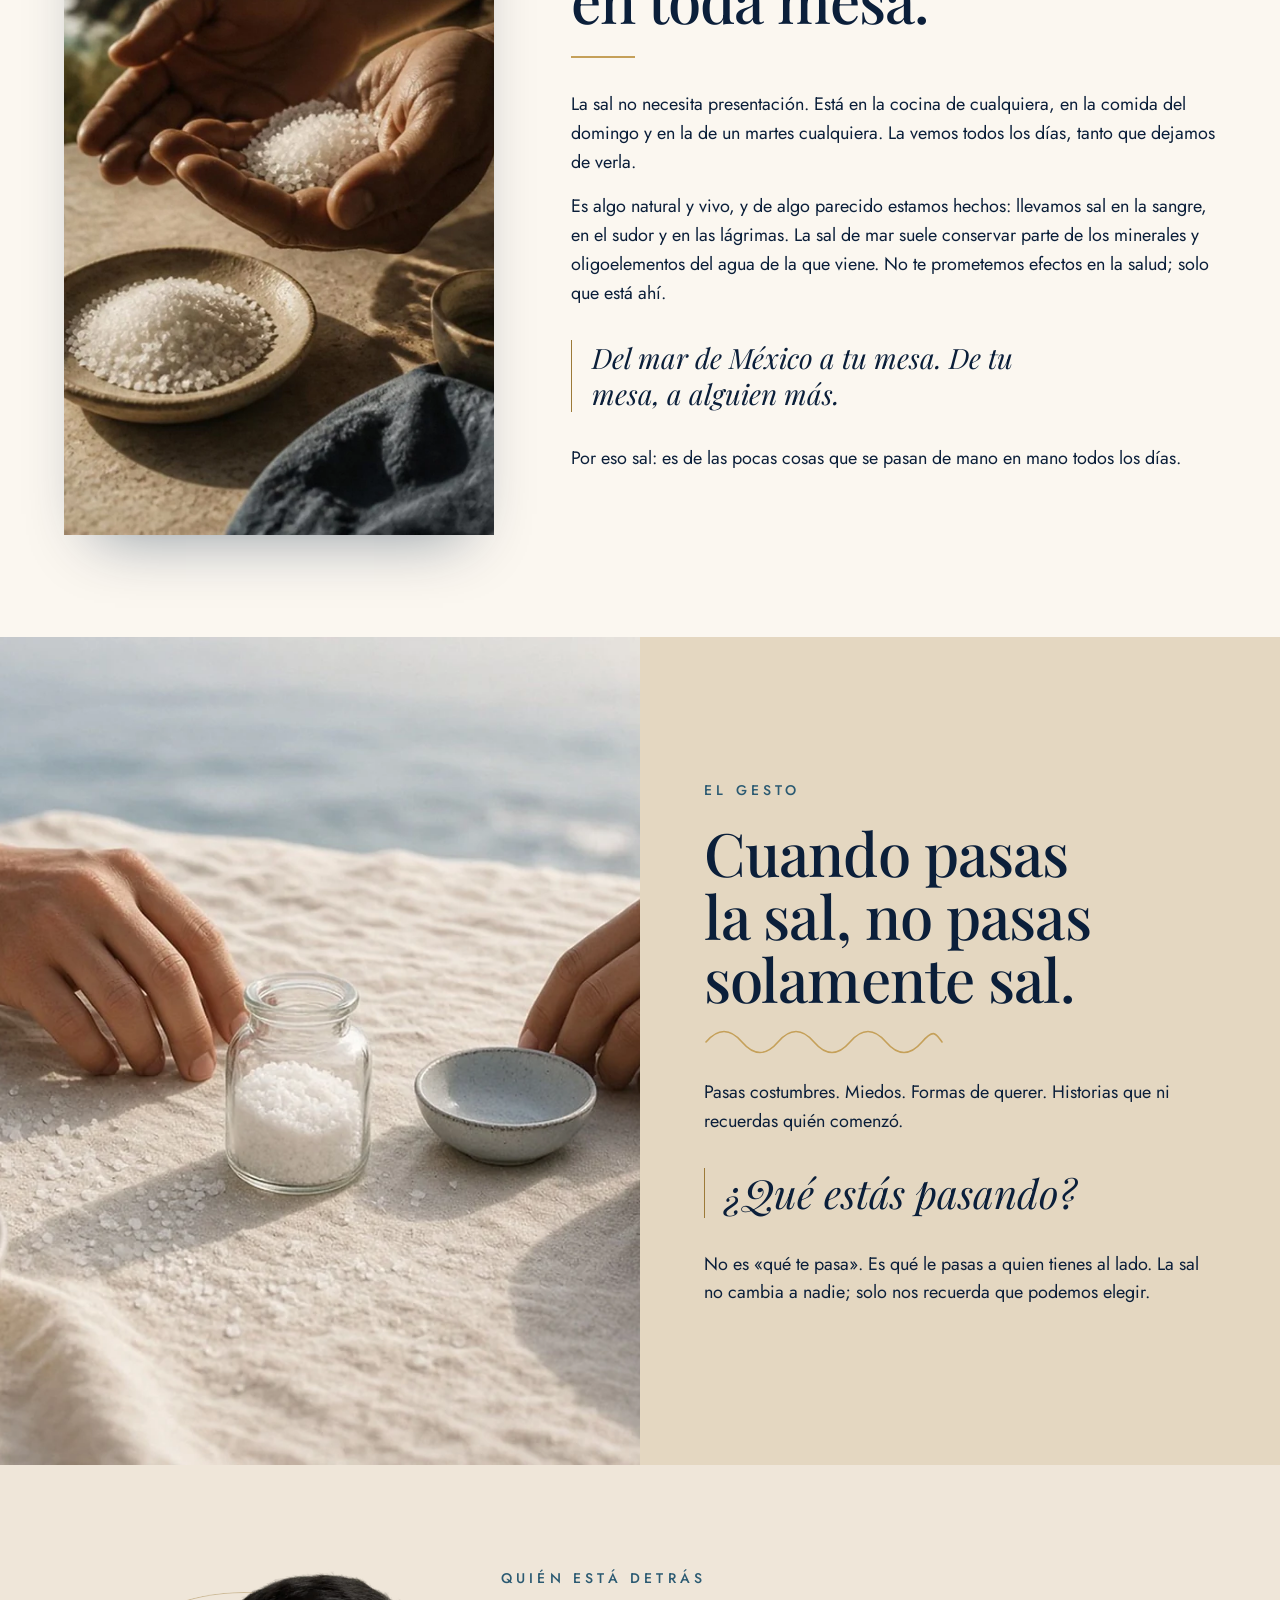
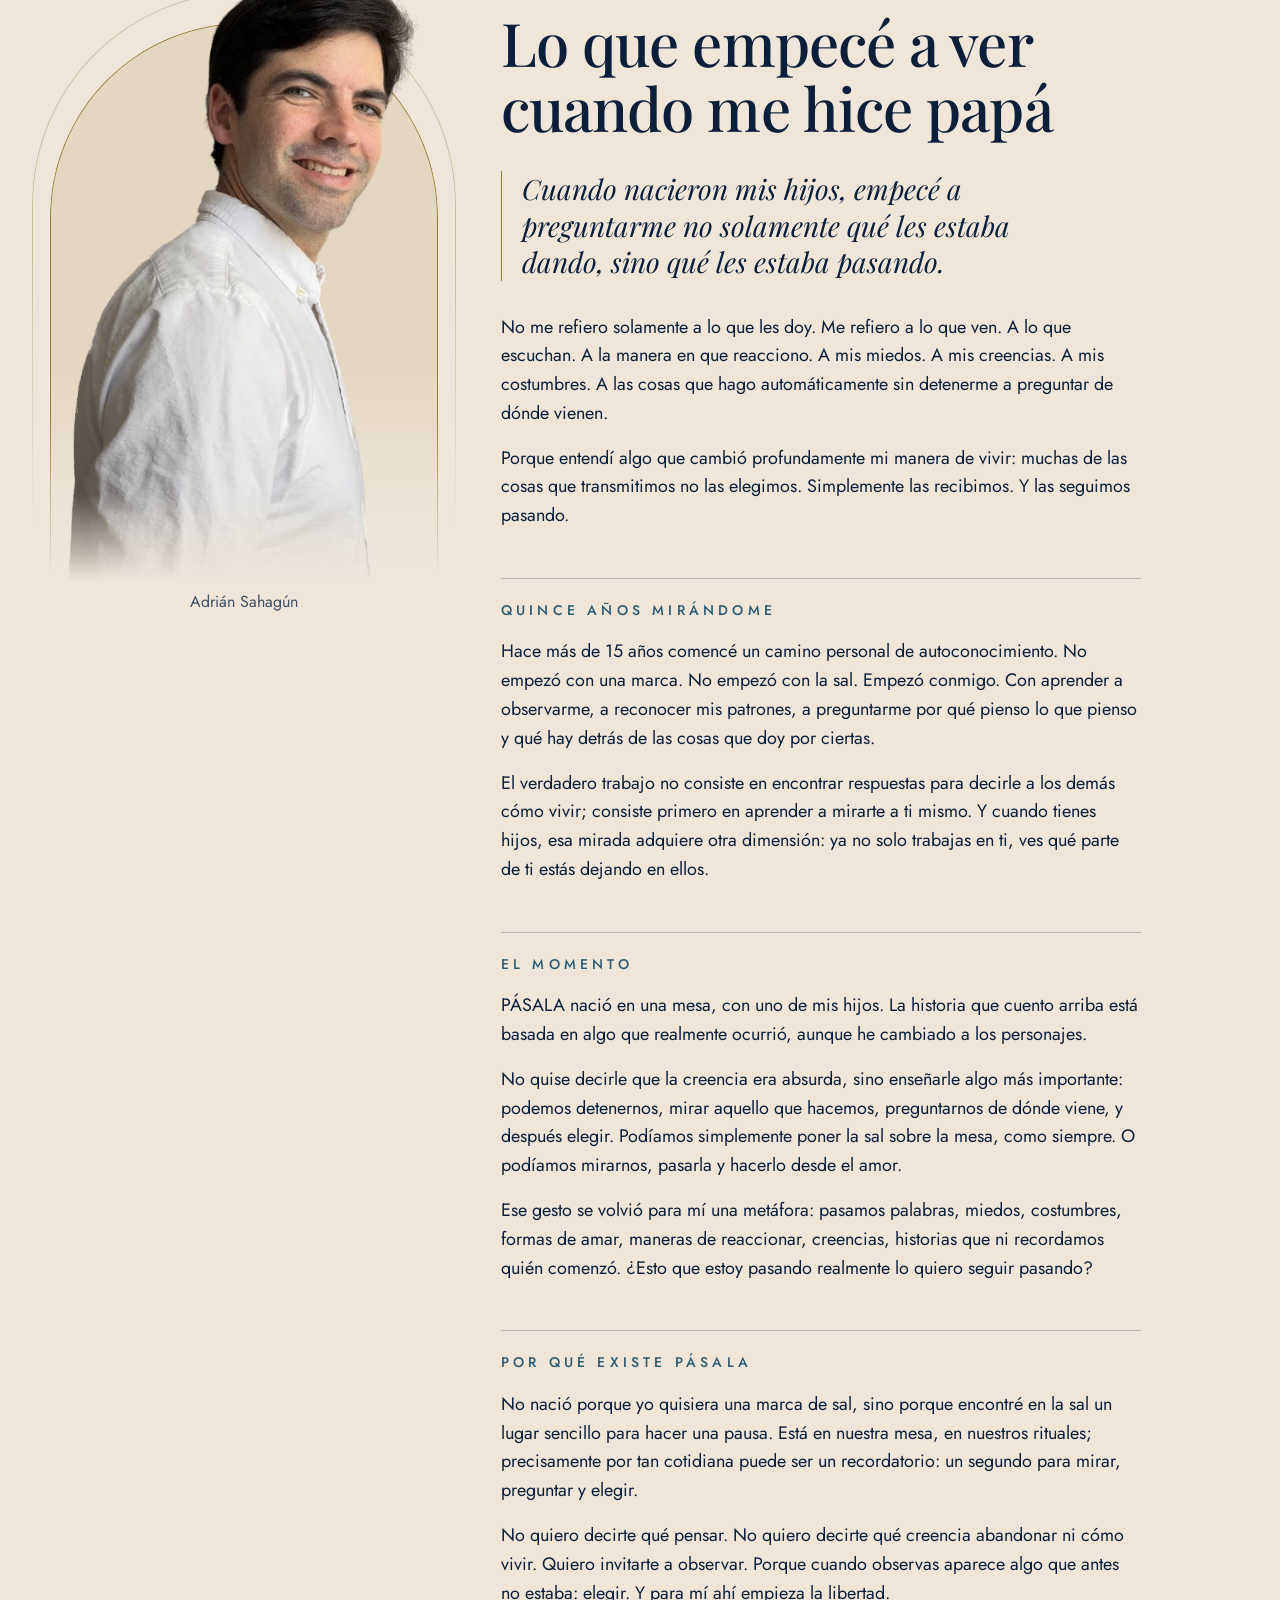
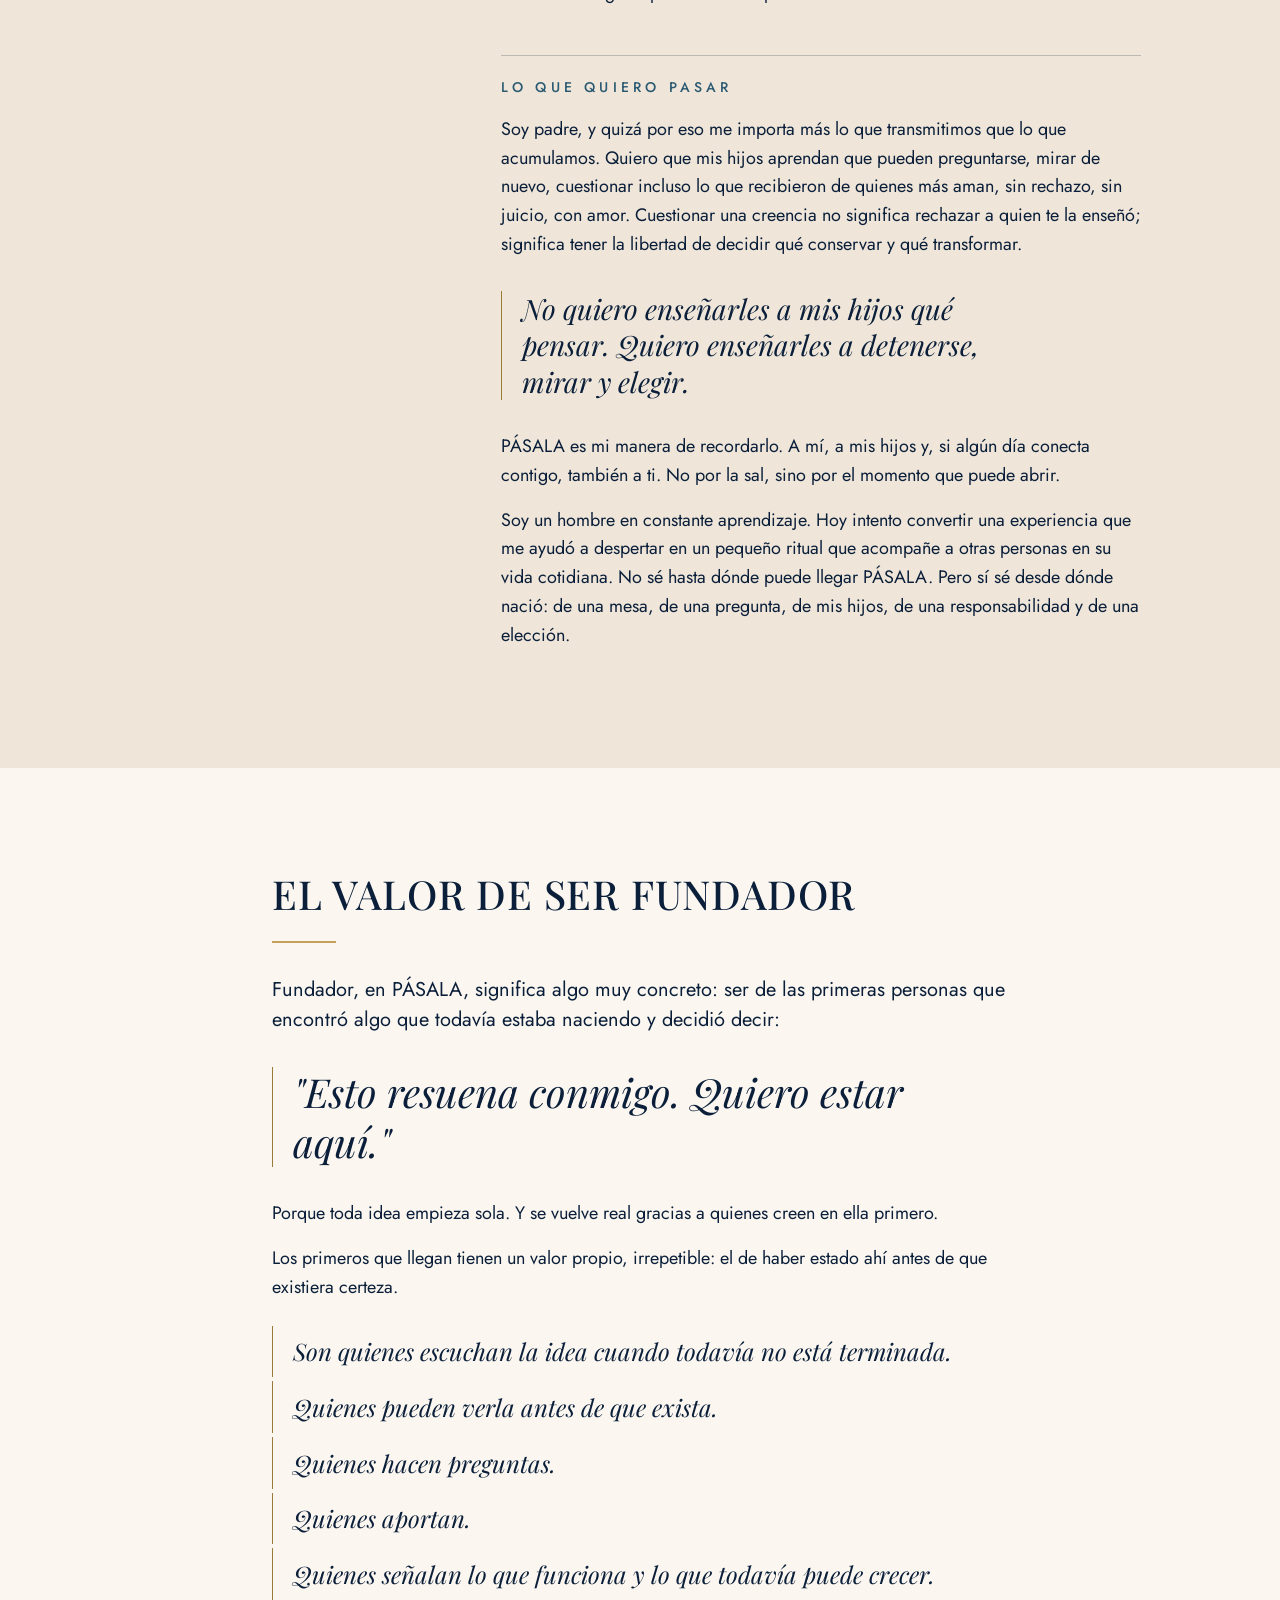
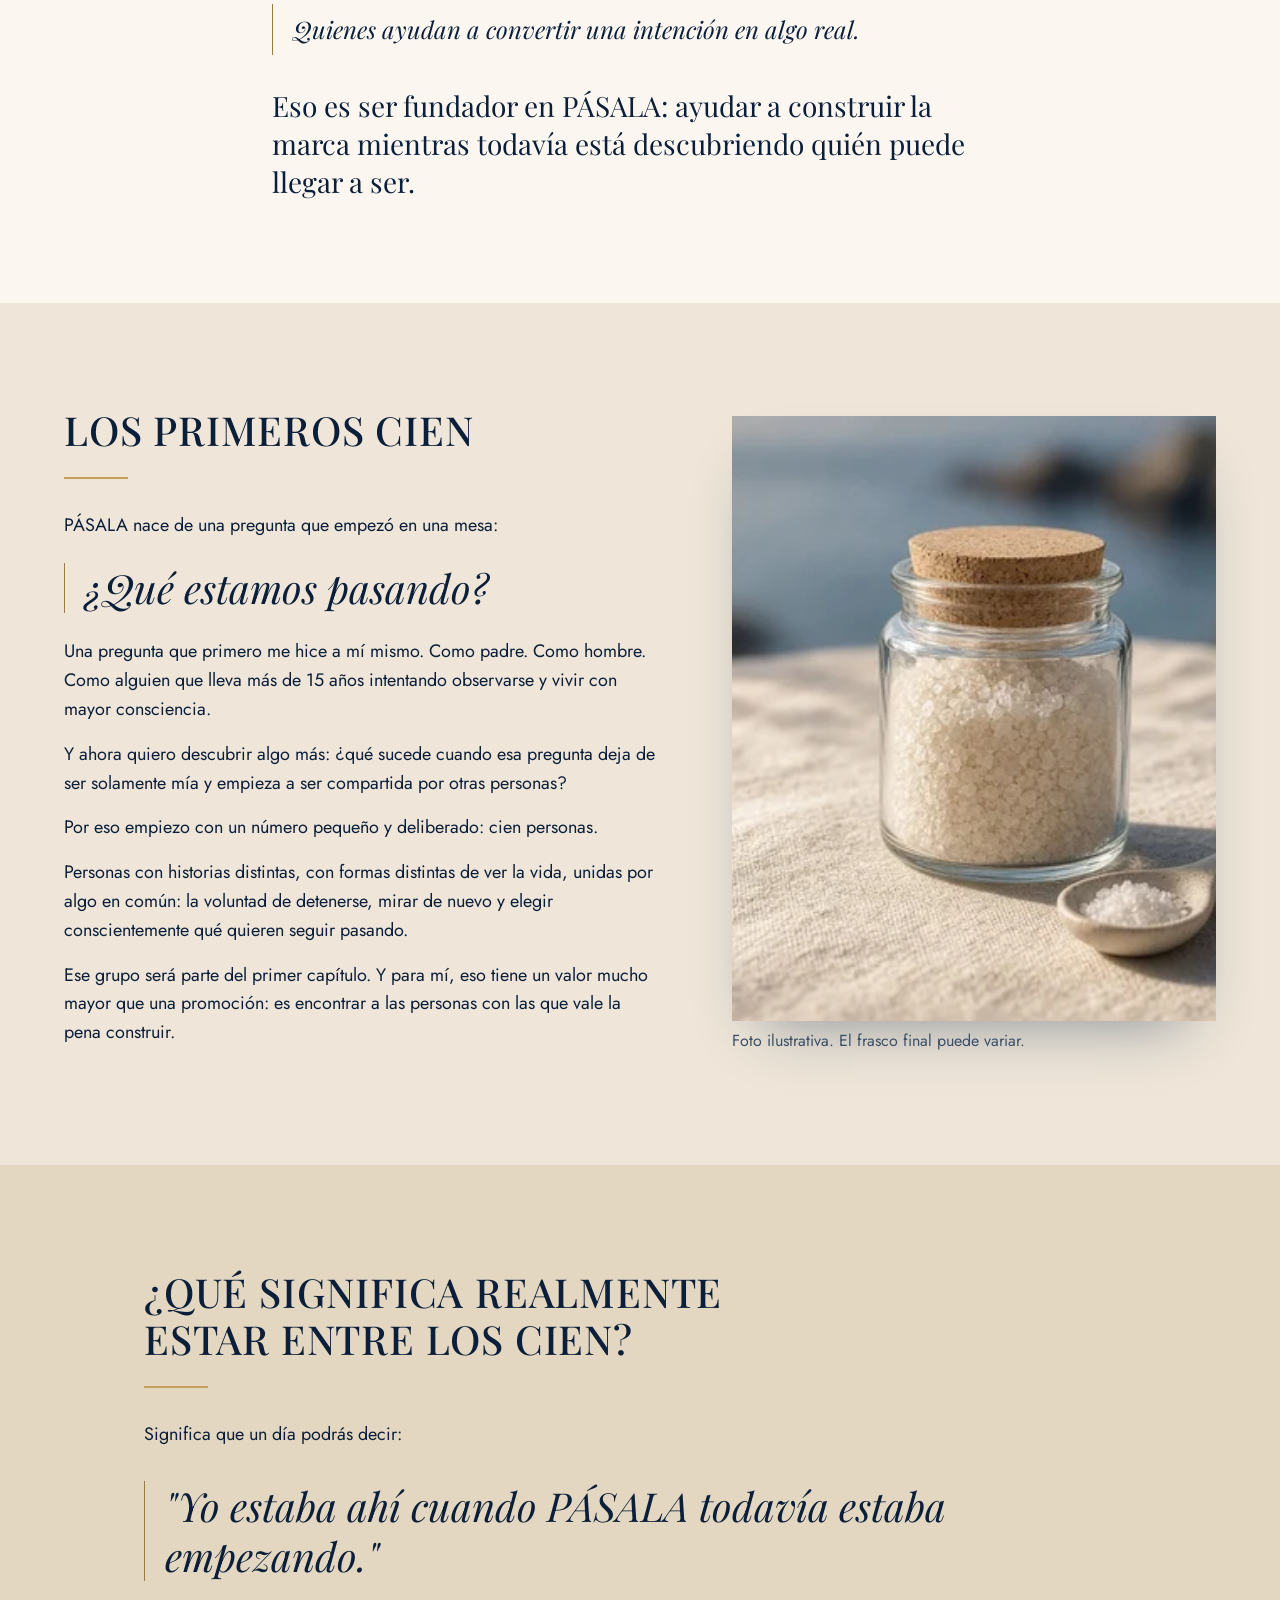
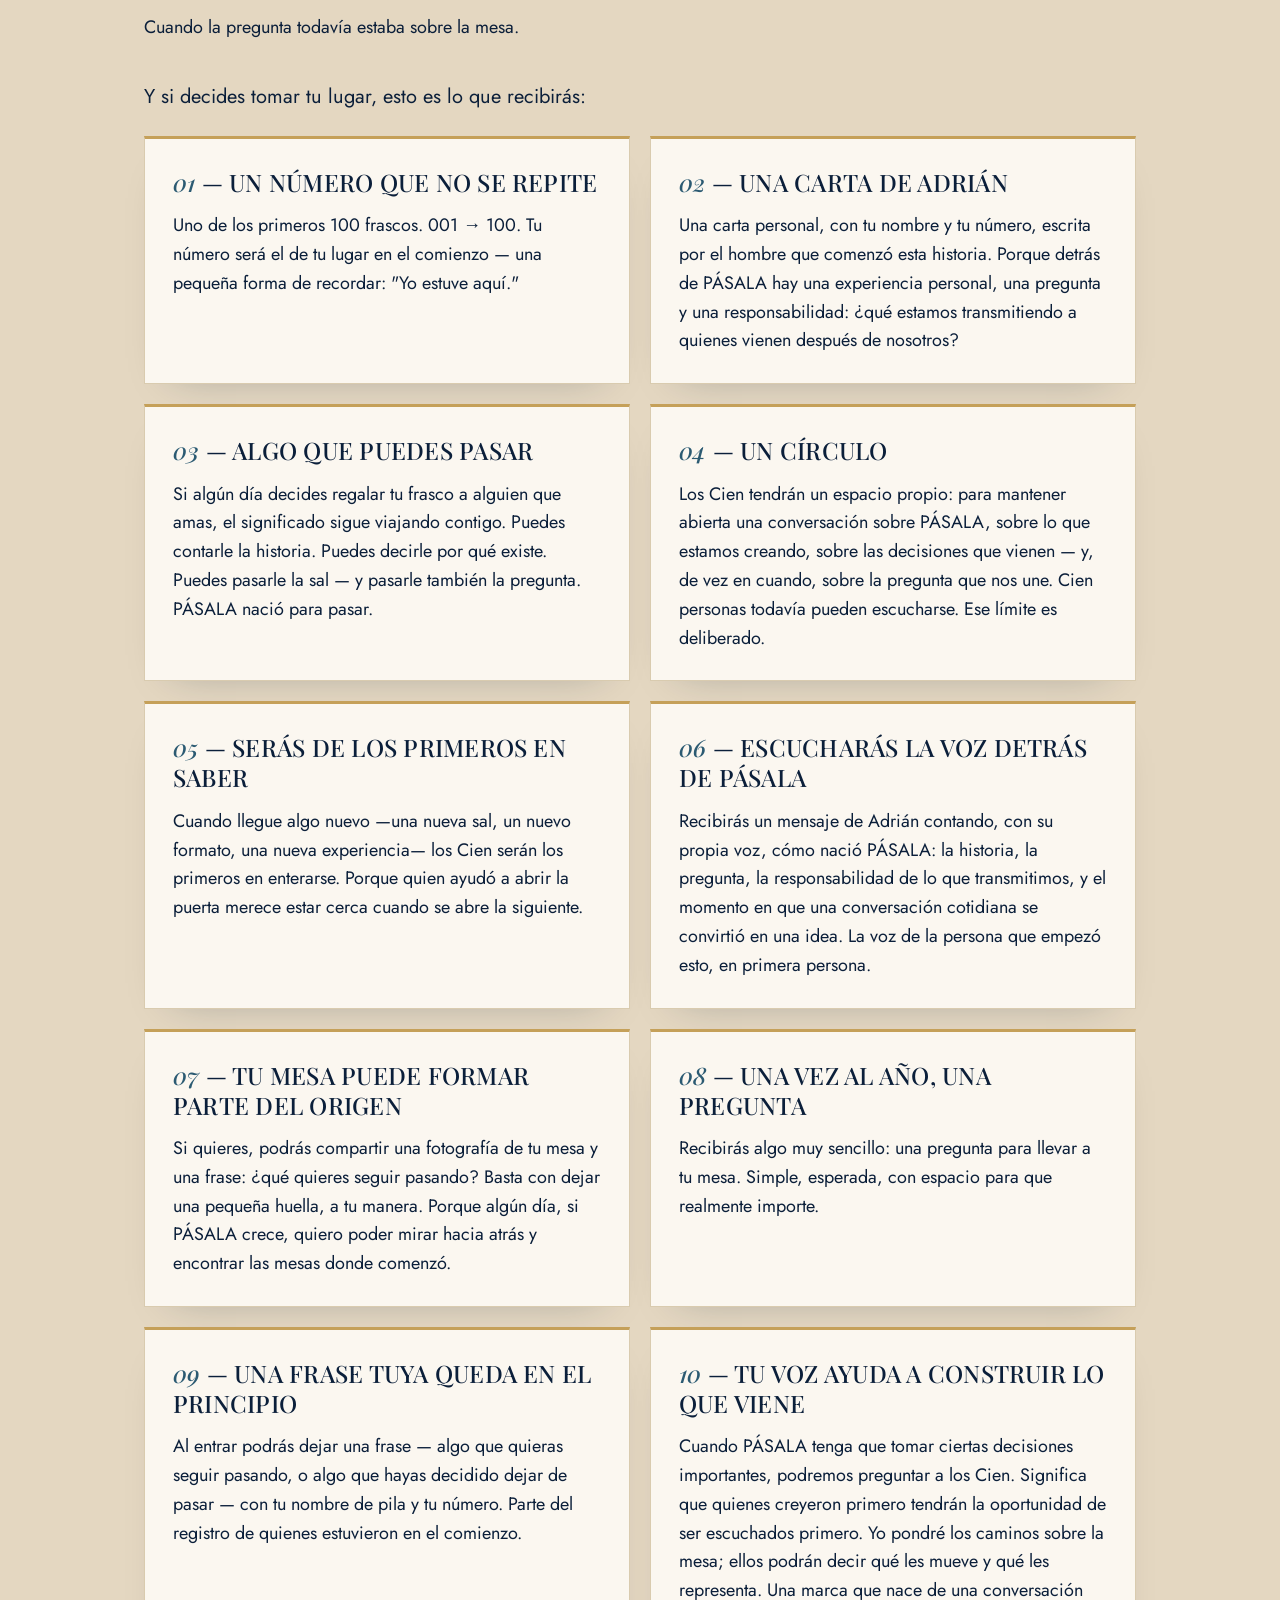
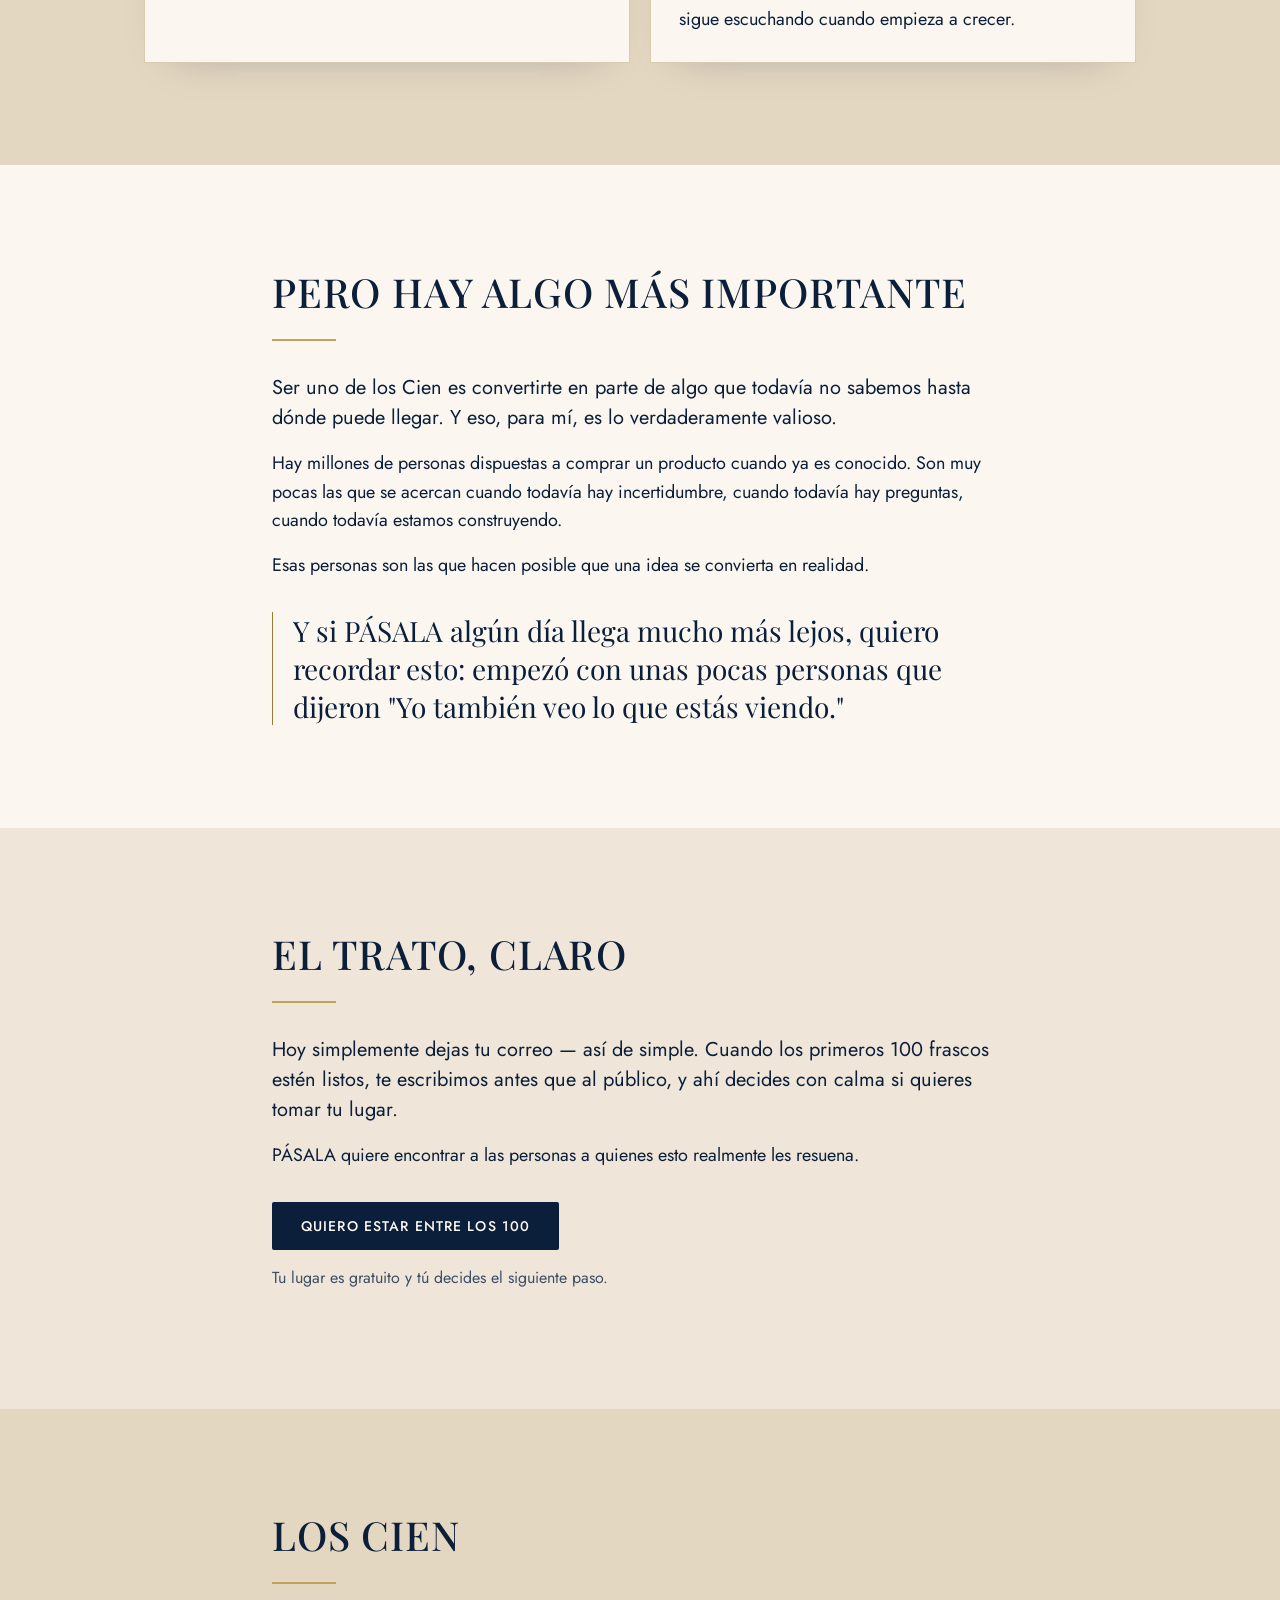
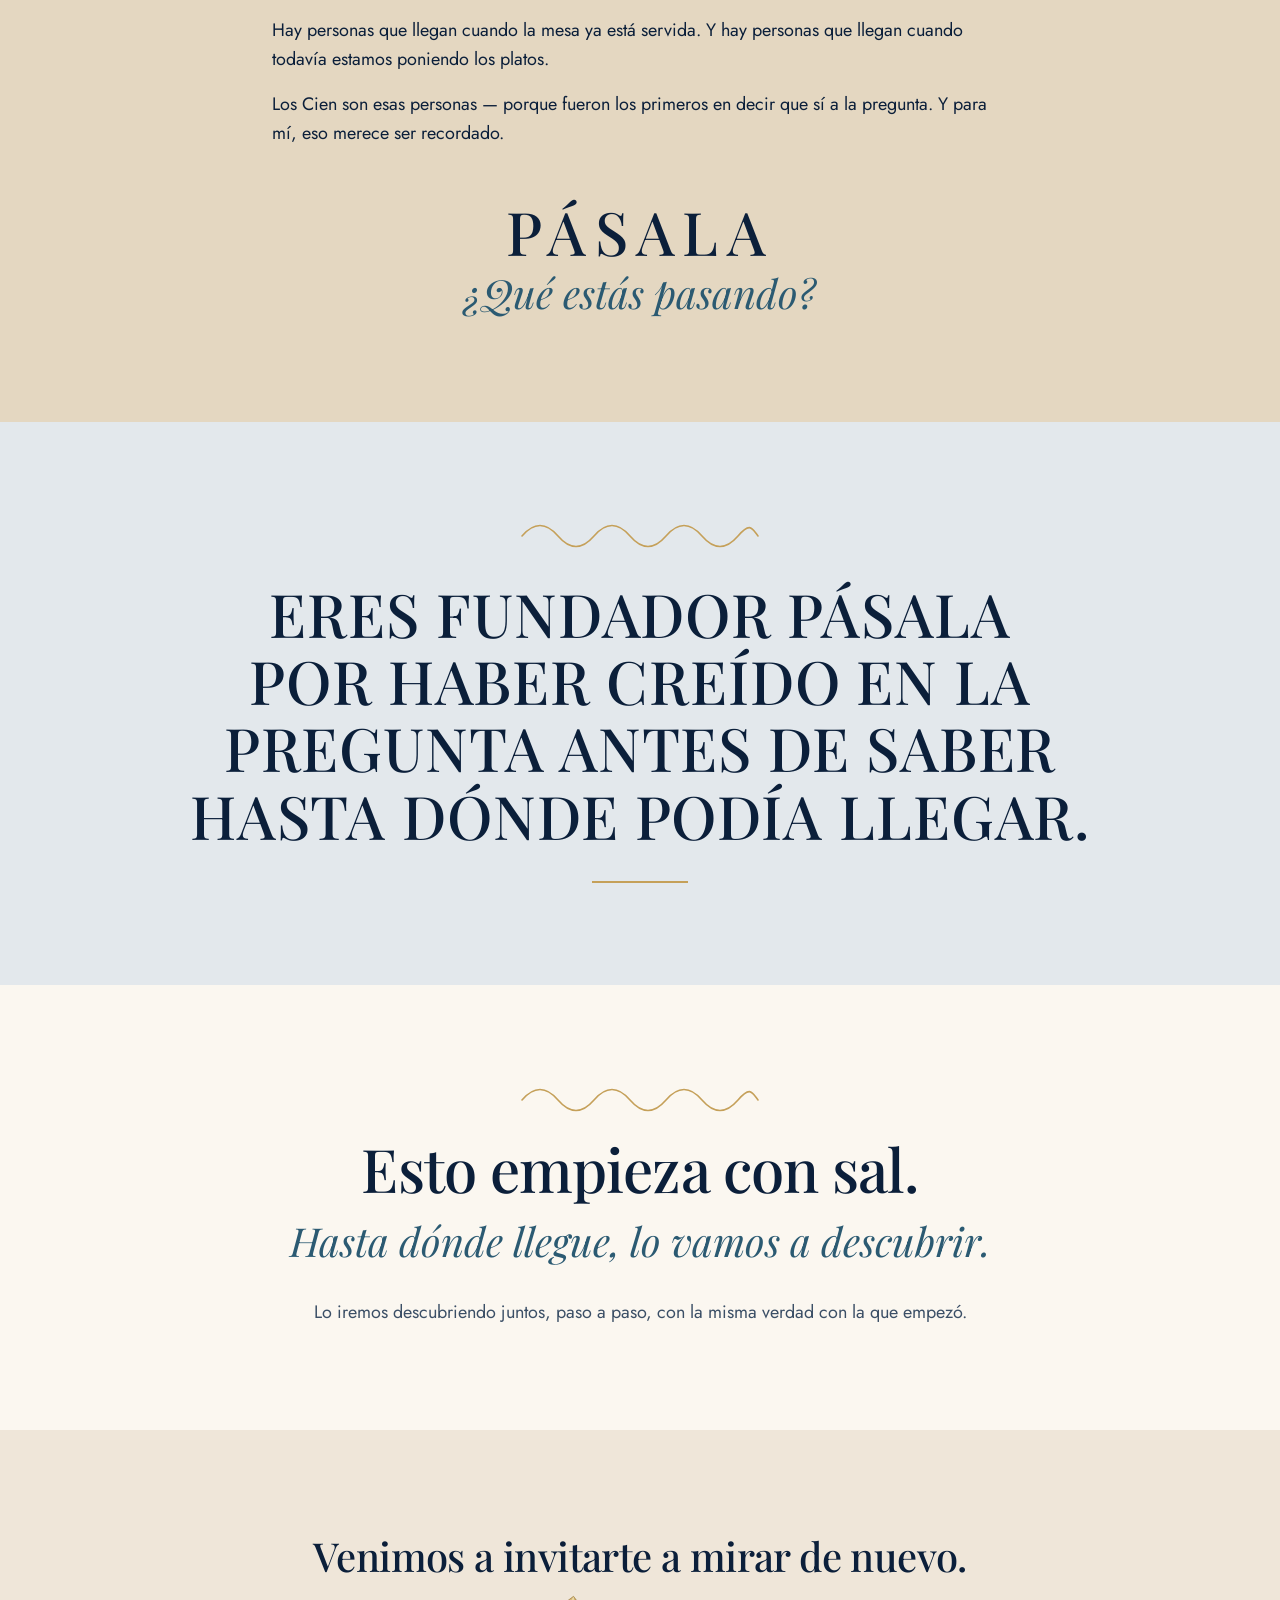
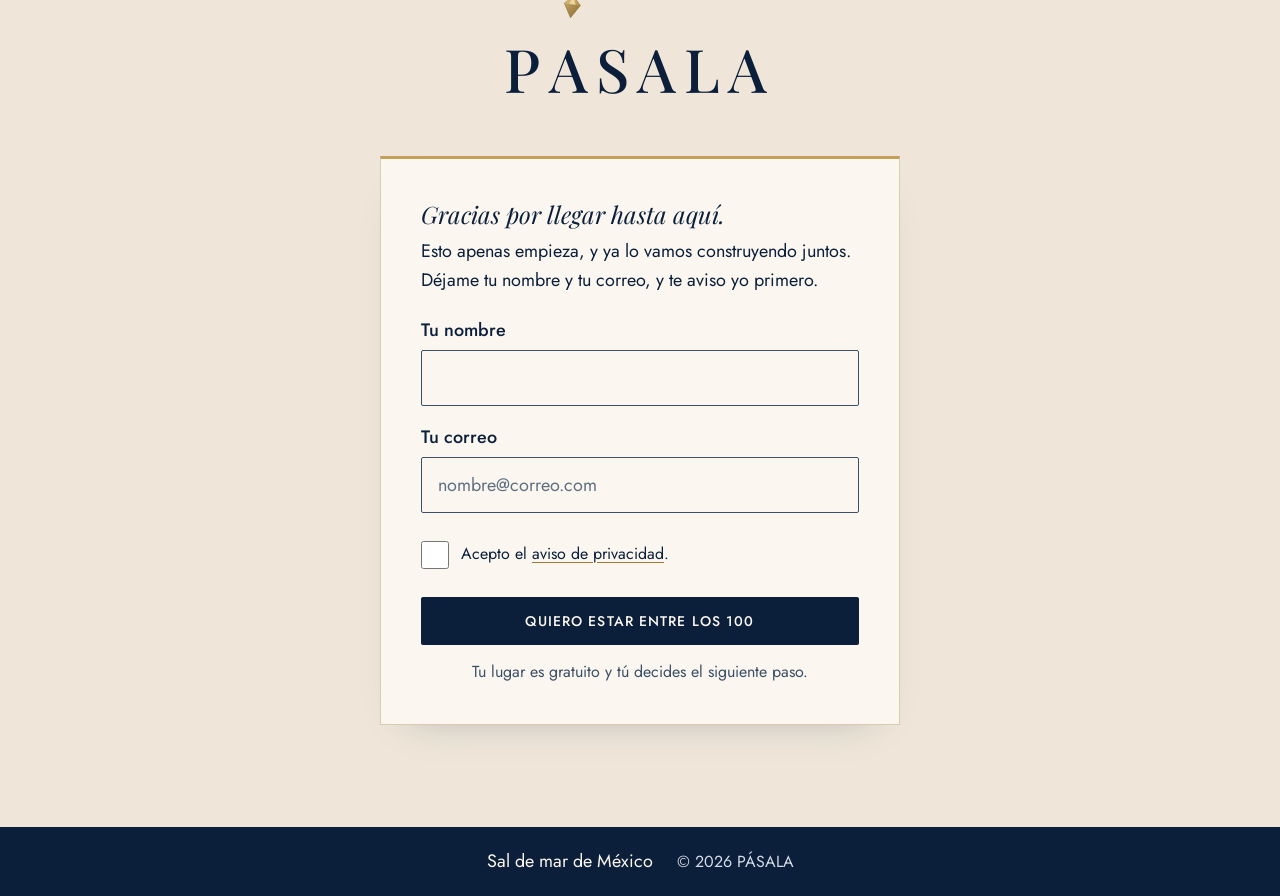
==== commit 393177cb: "Texto de la sección Futuro en las vistas previas" ====
--- a/vista-previa-azul/index.html
+++ b/vista-previa-azul/index.html
@@ -361,7 +361,7 @@
     <svg class="wave wave--gold reveal" aria-hidden="true"><use href="#wave"/></svg>
     <h2 id="h-futuro" class="reveal">Esto empieza con sal.</h2>
     <p class="future__q reveal">Hasta dónde llegue, lo vamos a descubrir.</p>
-    <p class="reveal">No vamos a prometer lo que todavía no sabemos.</p>
+    <p class="reveal">Lo iremos descubriendo juntos, paso a paso, con la misma verdad con la que empezó.</p>
   </div>
 </section>
 
